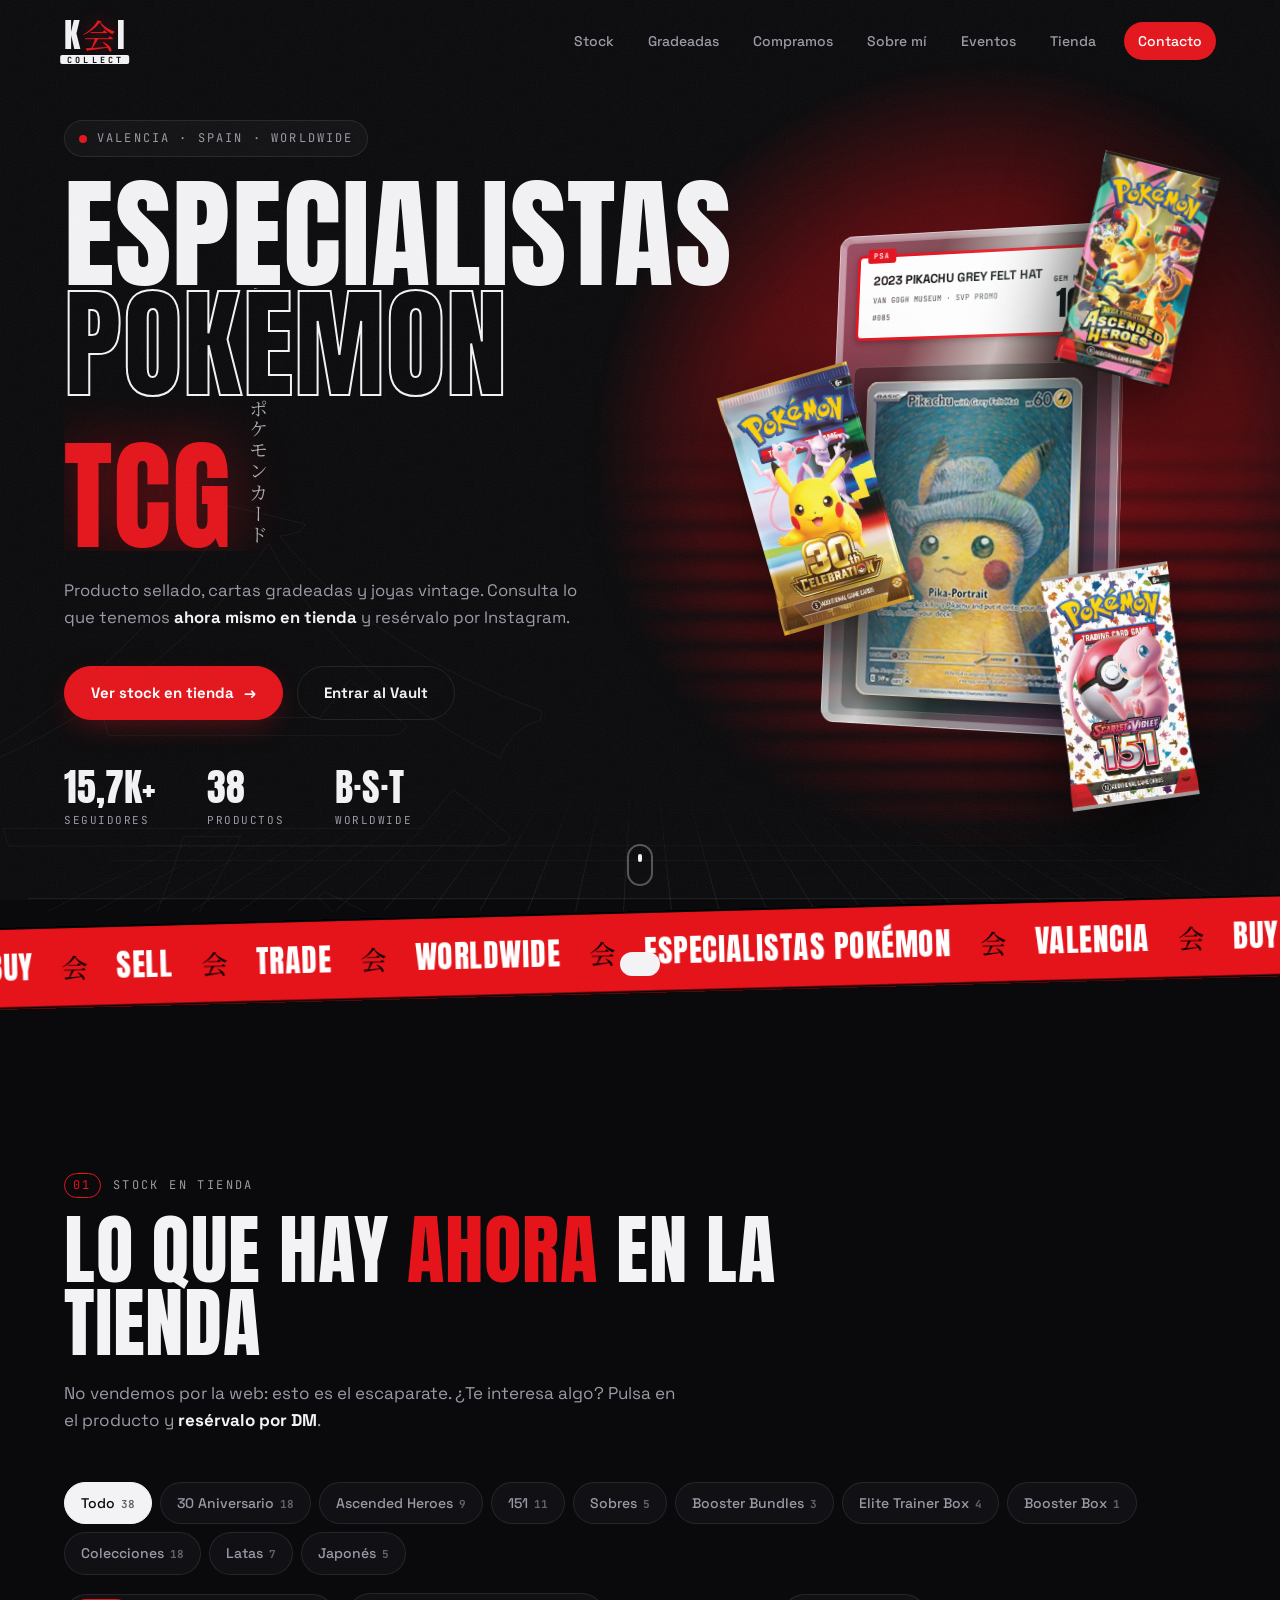
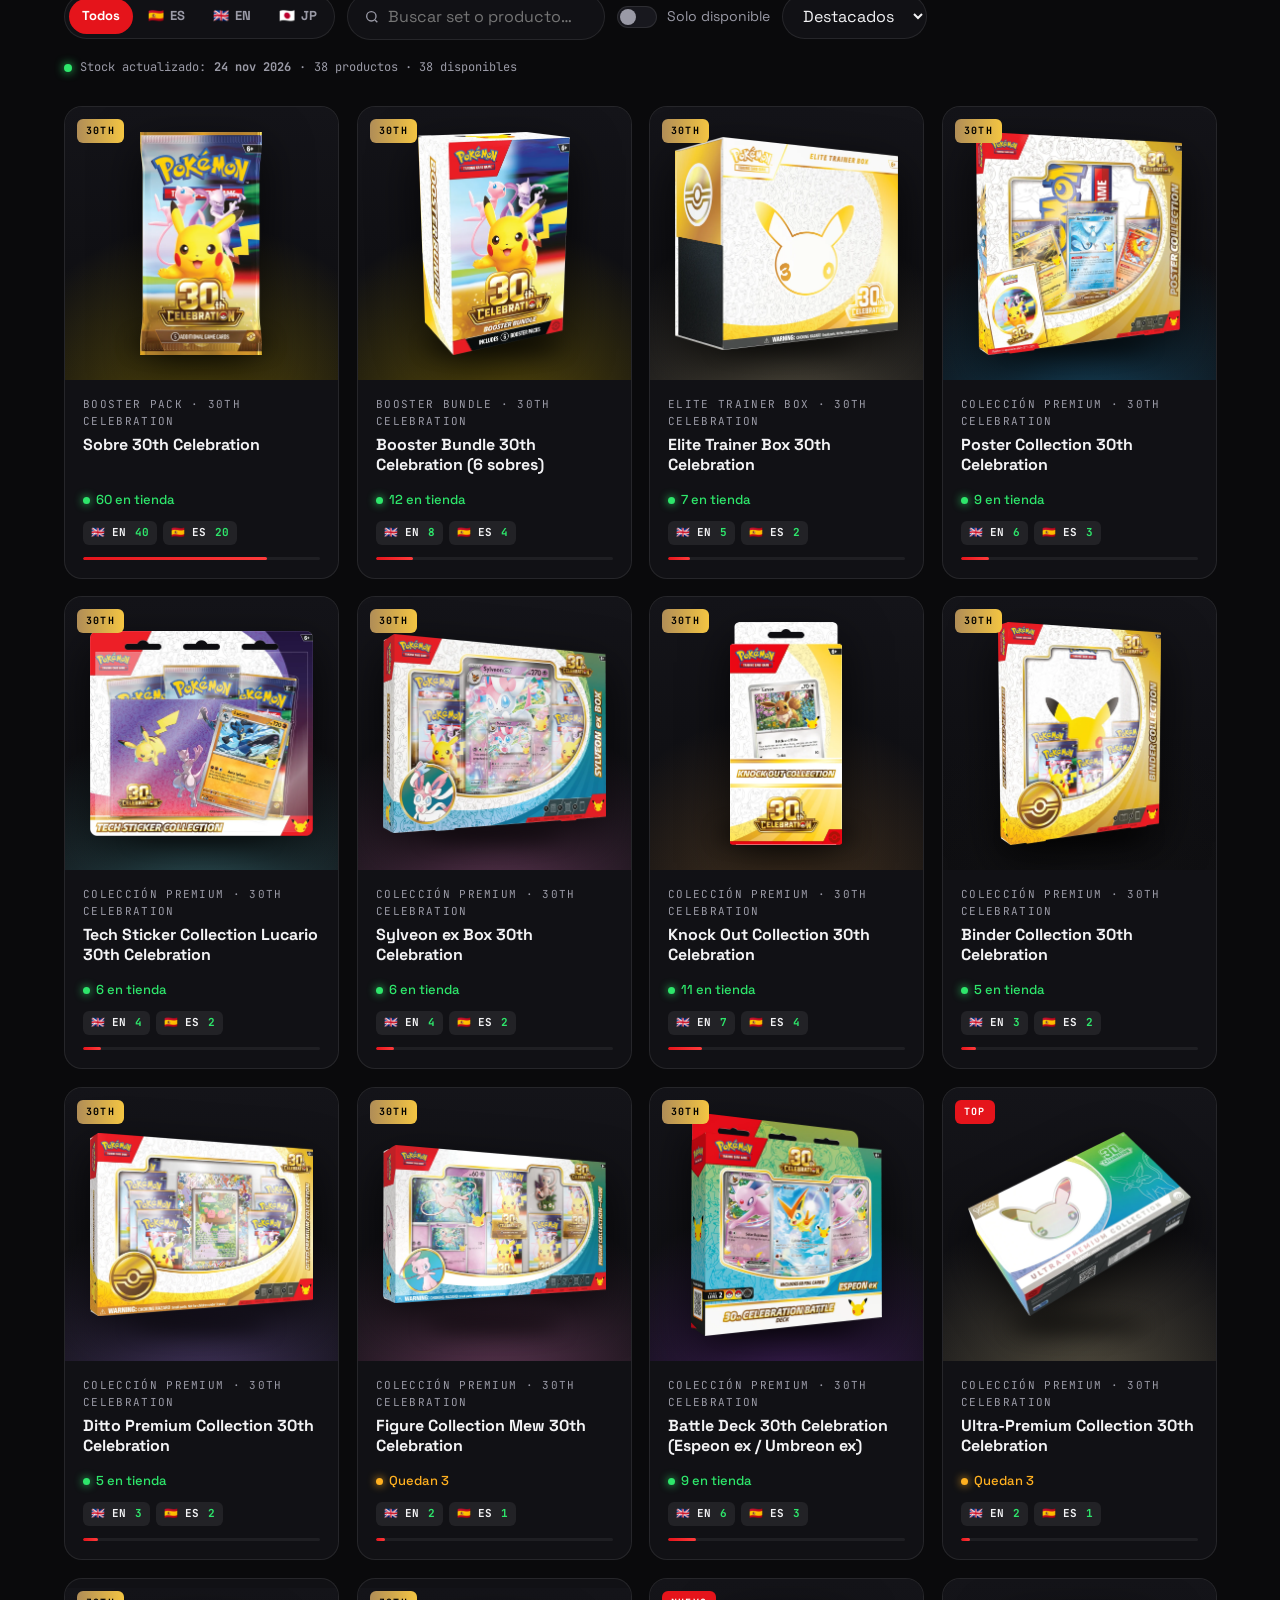
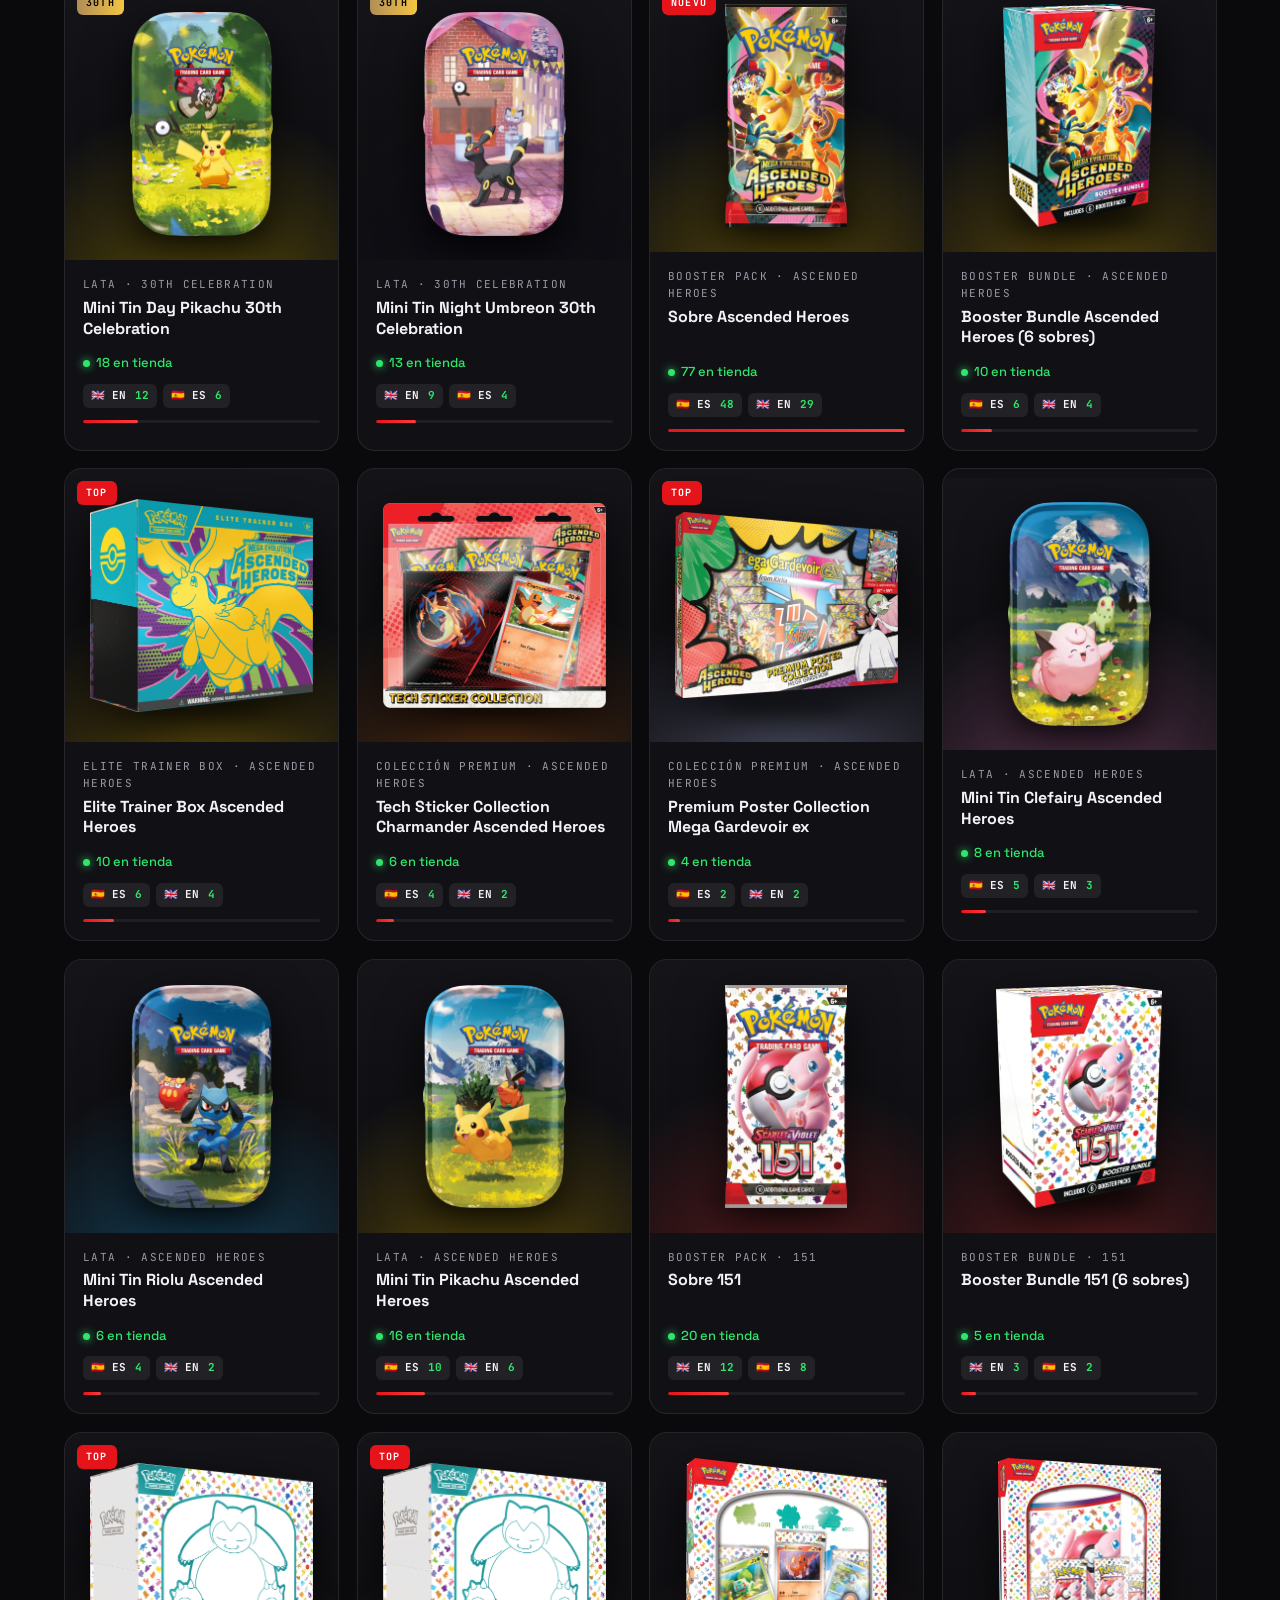
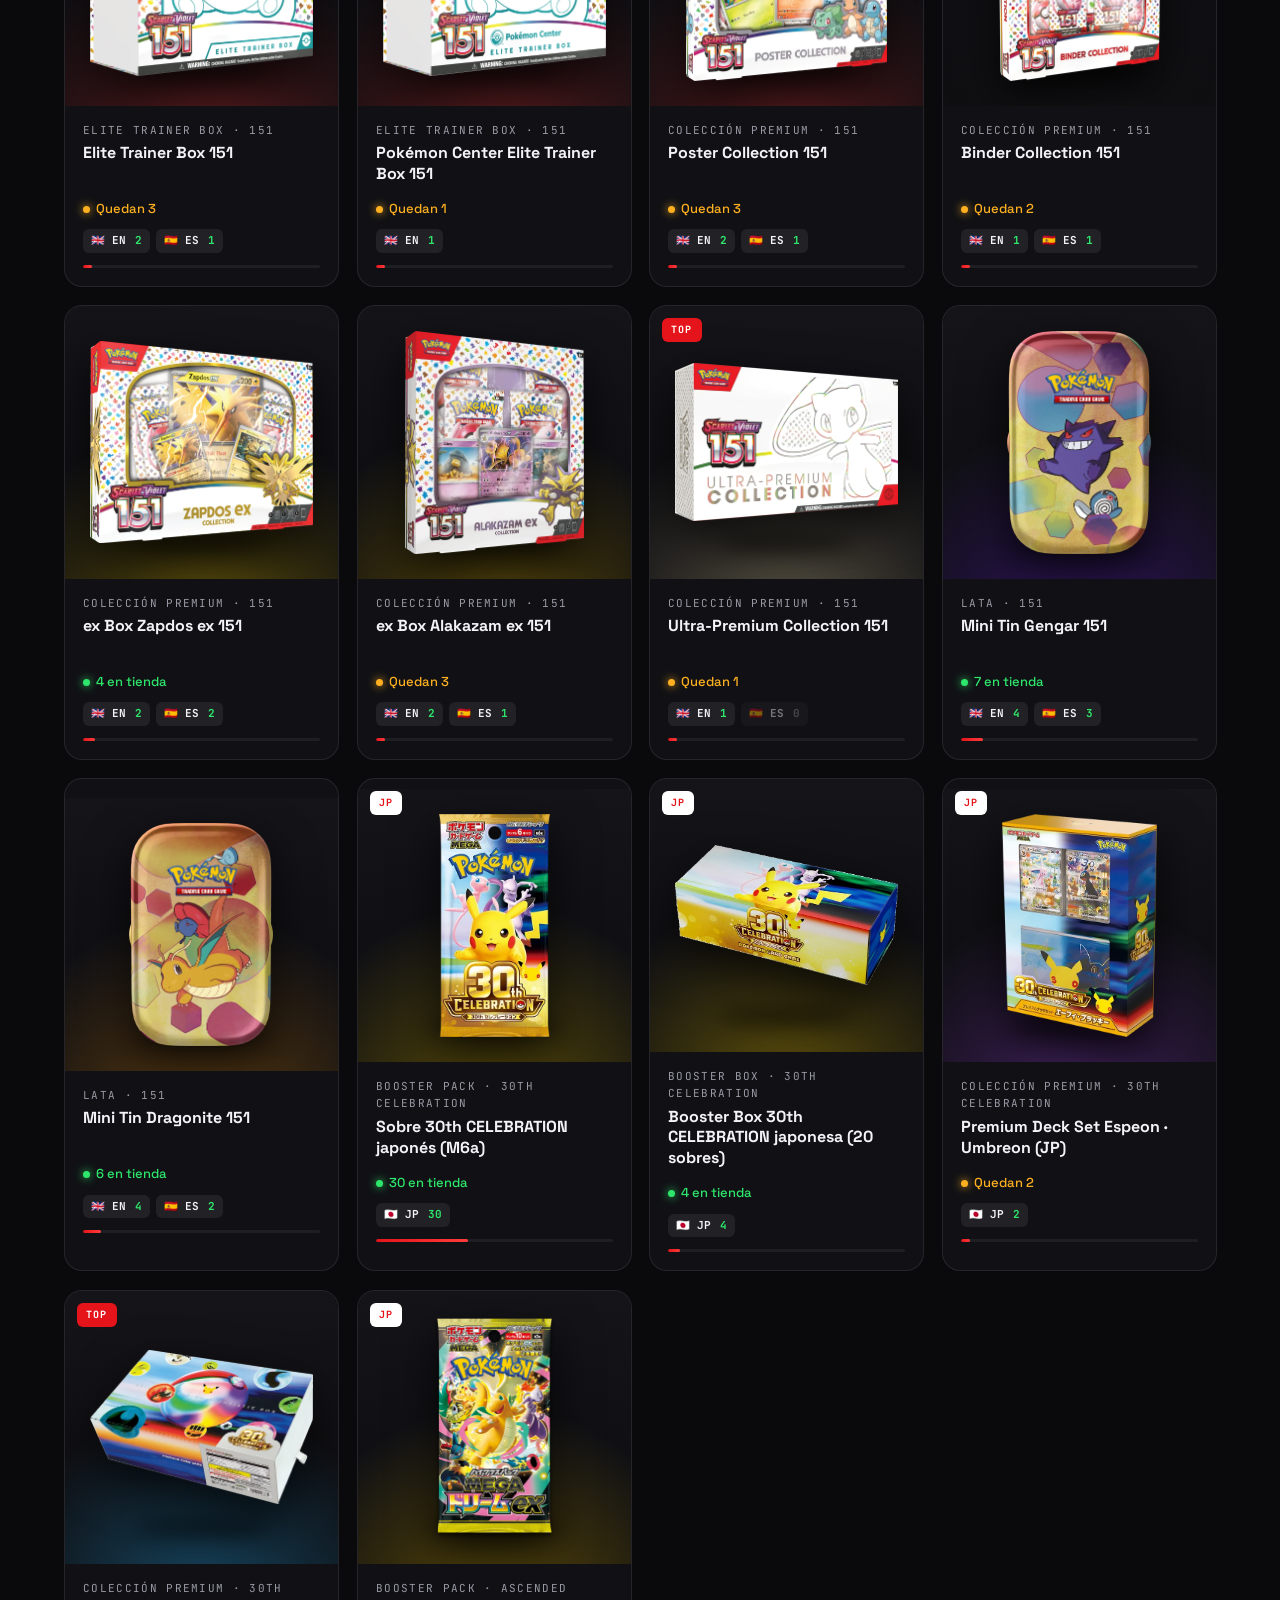
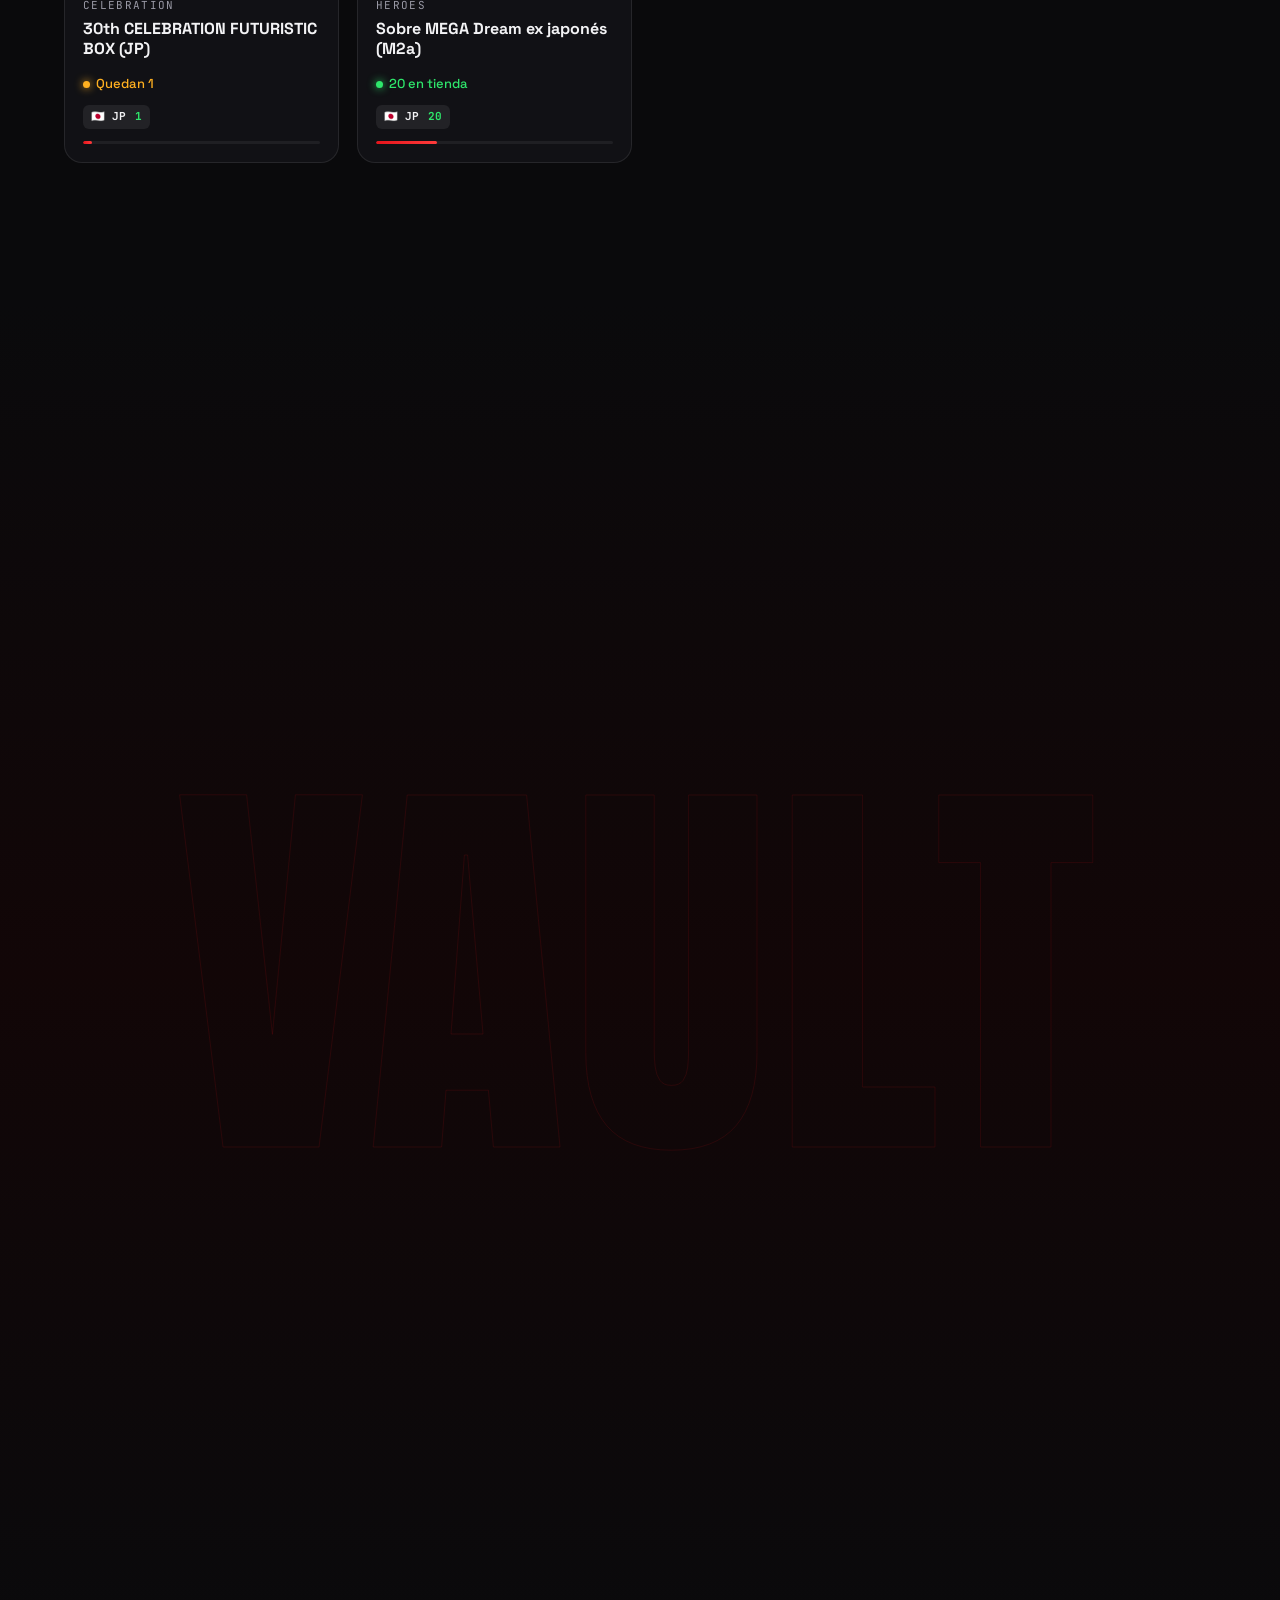
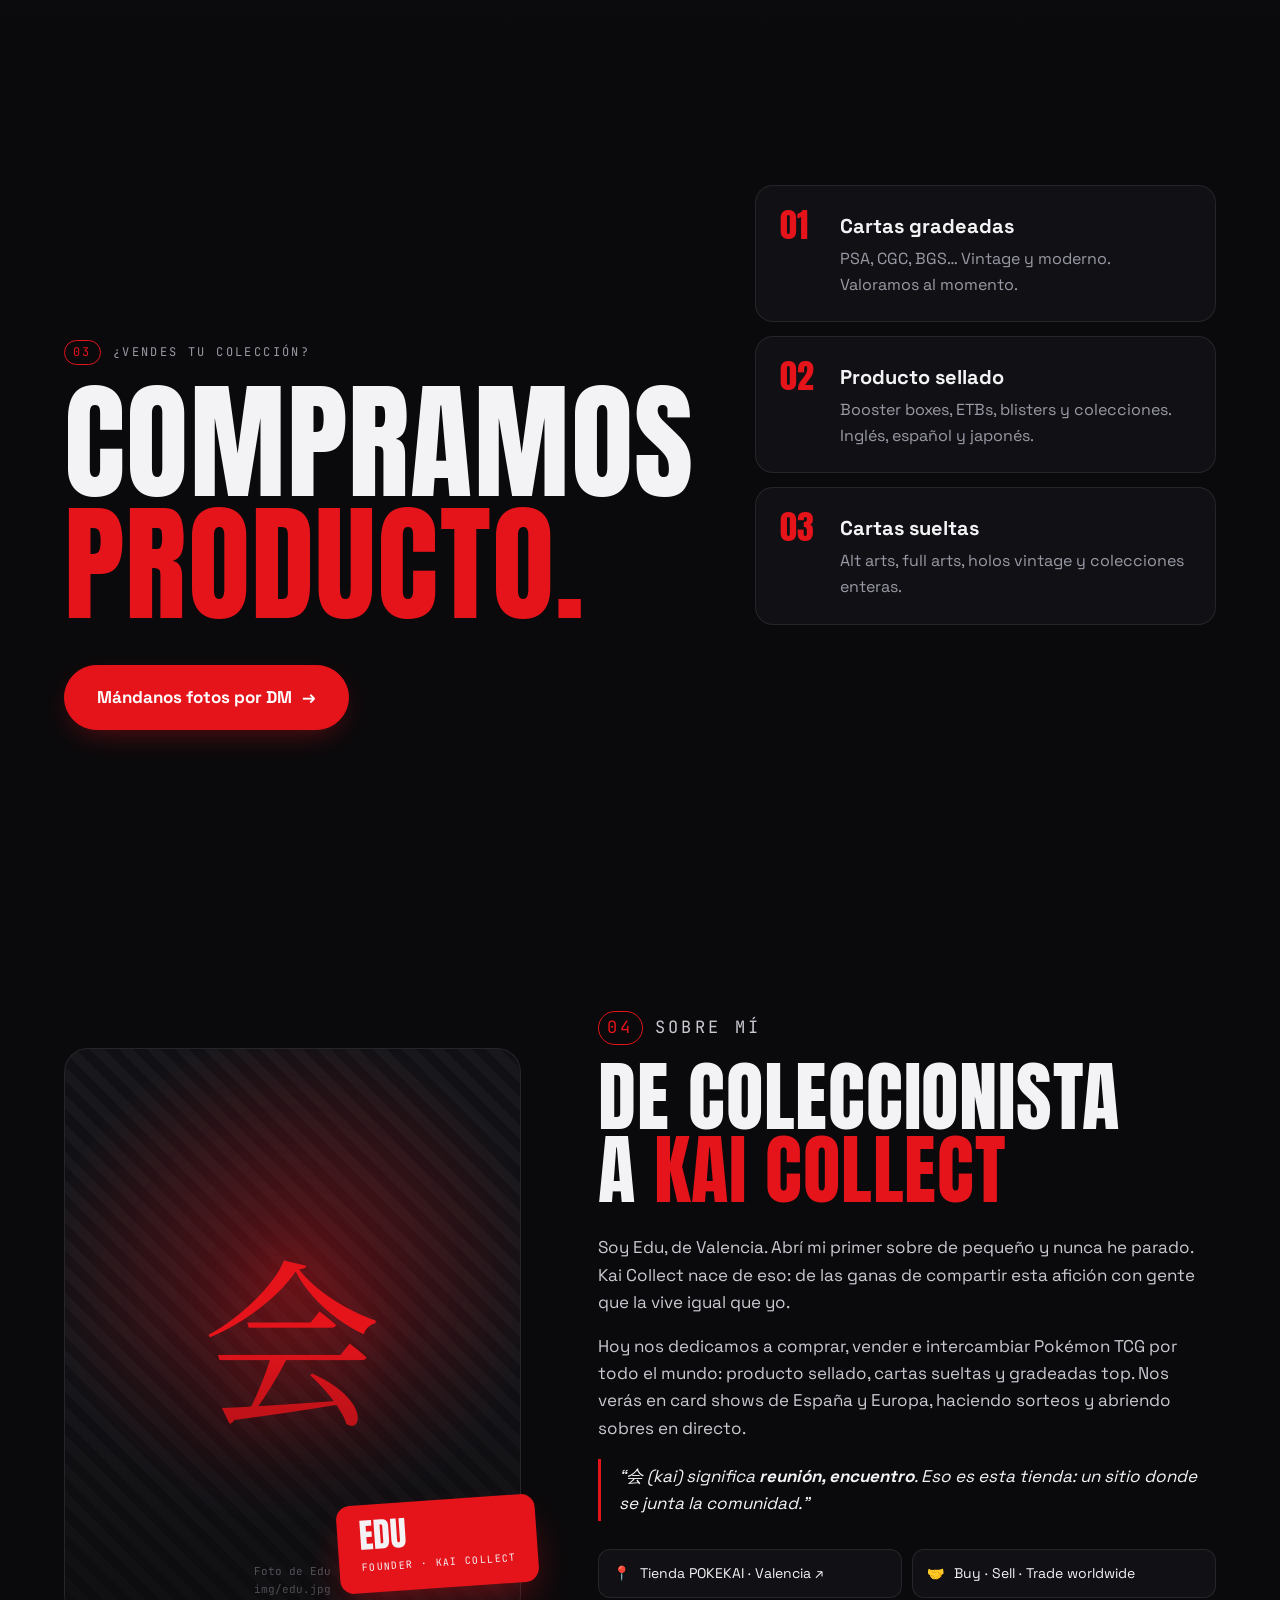
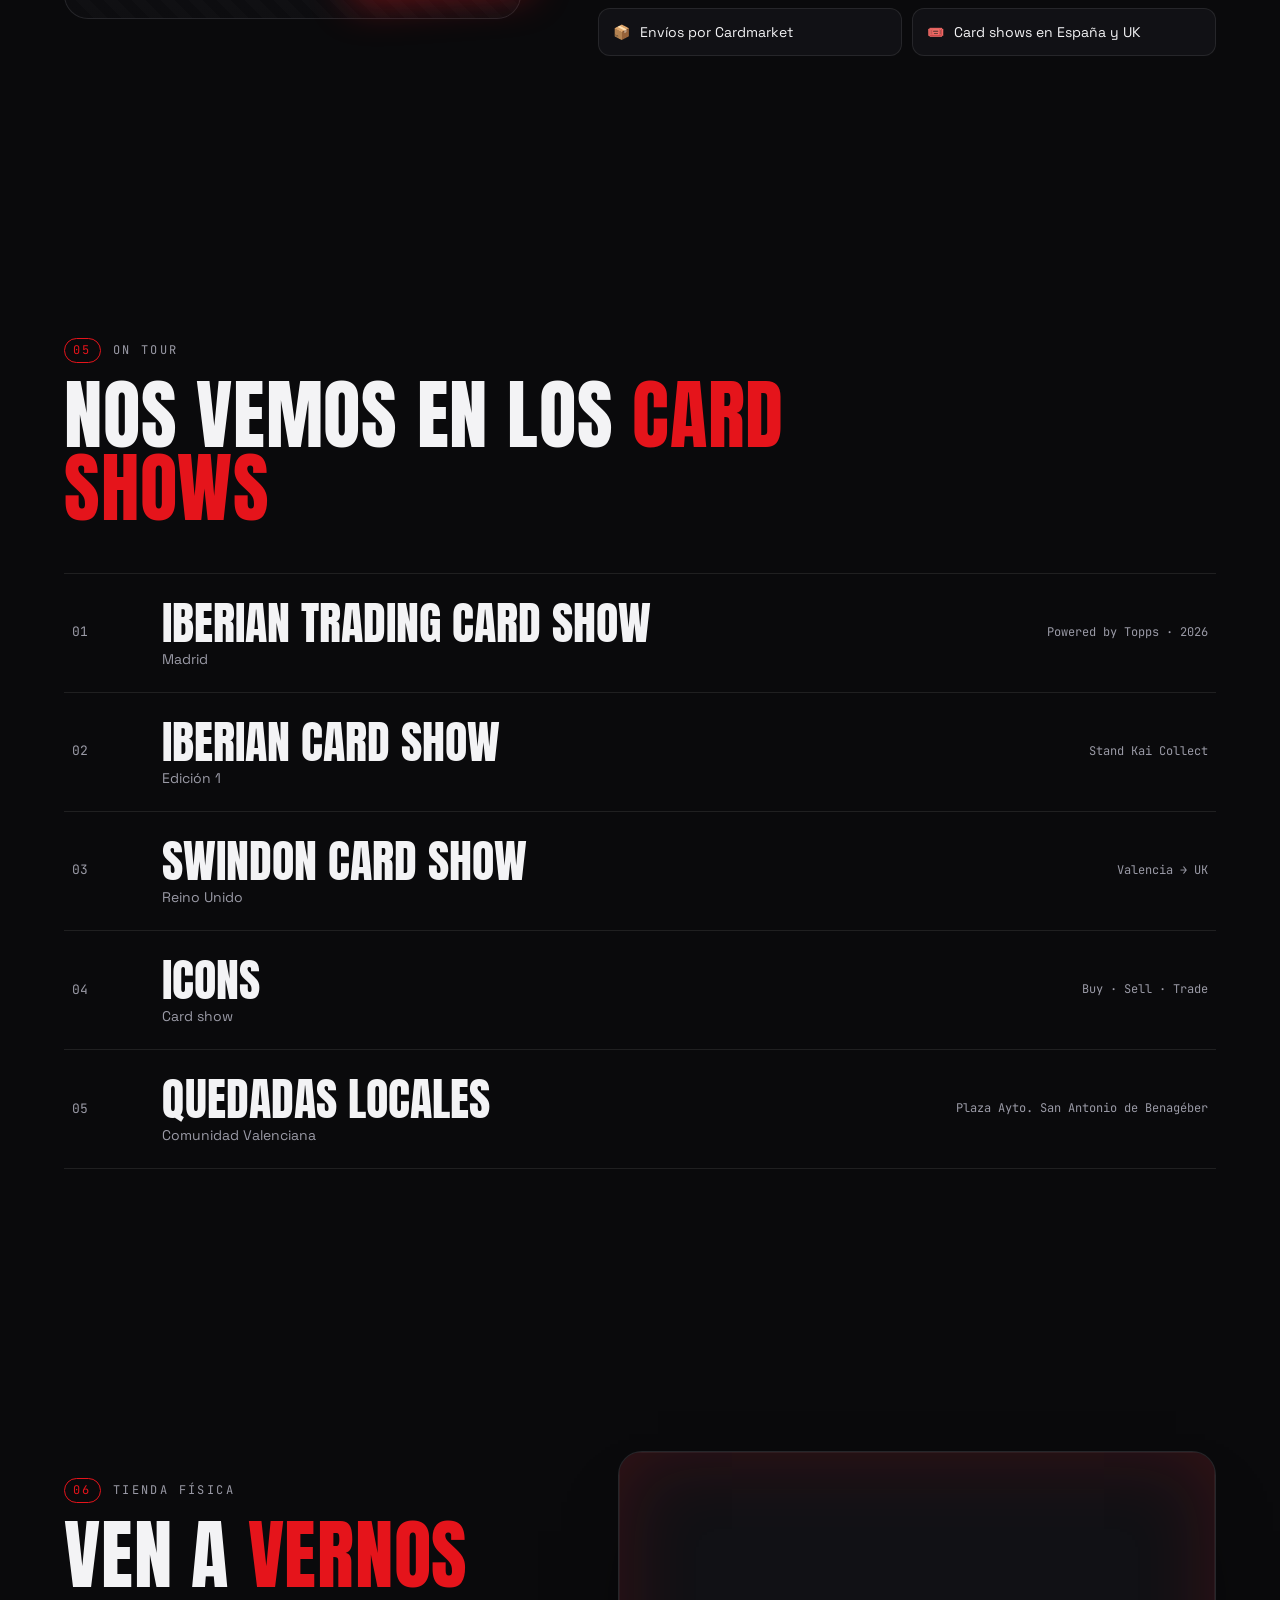
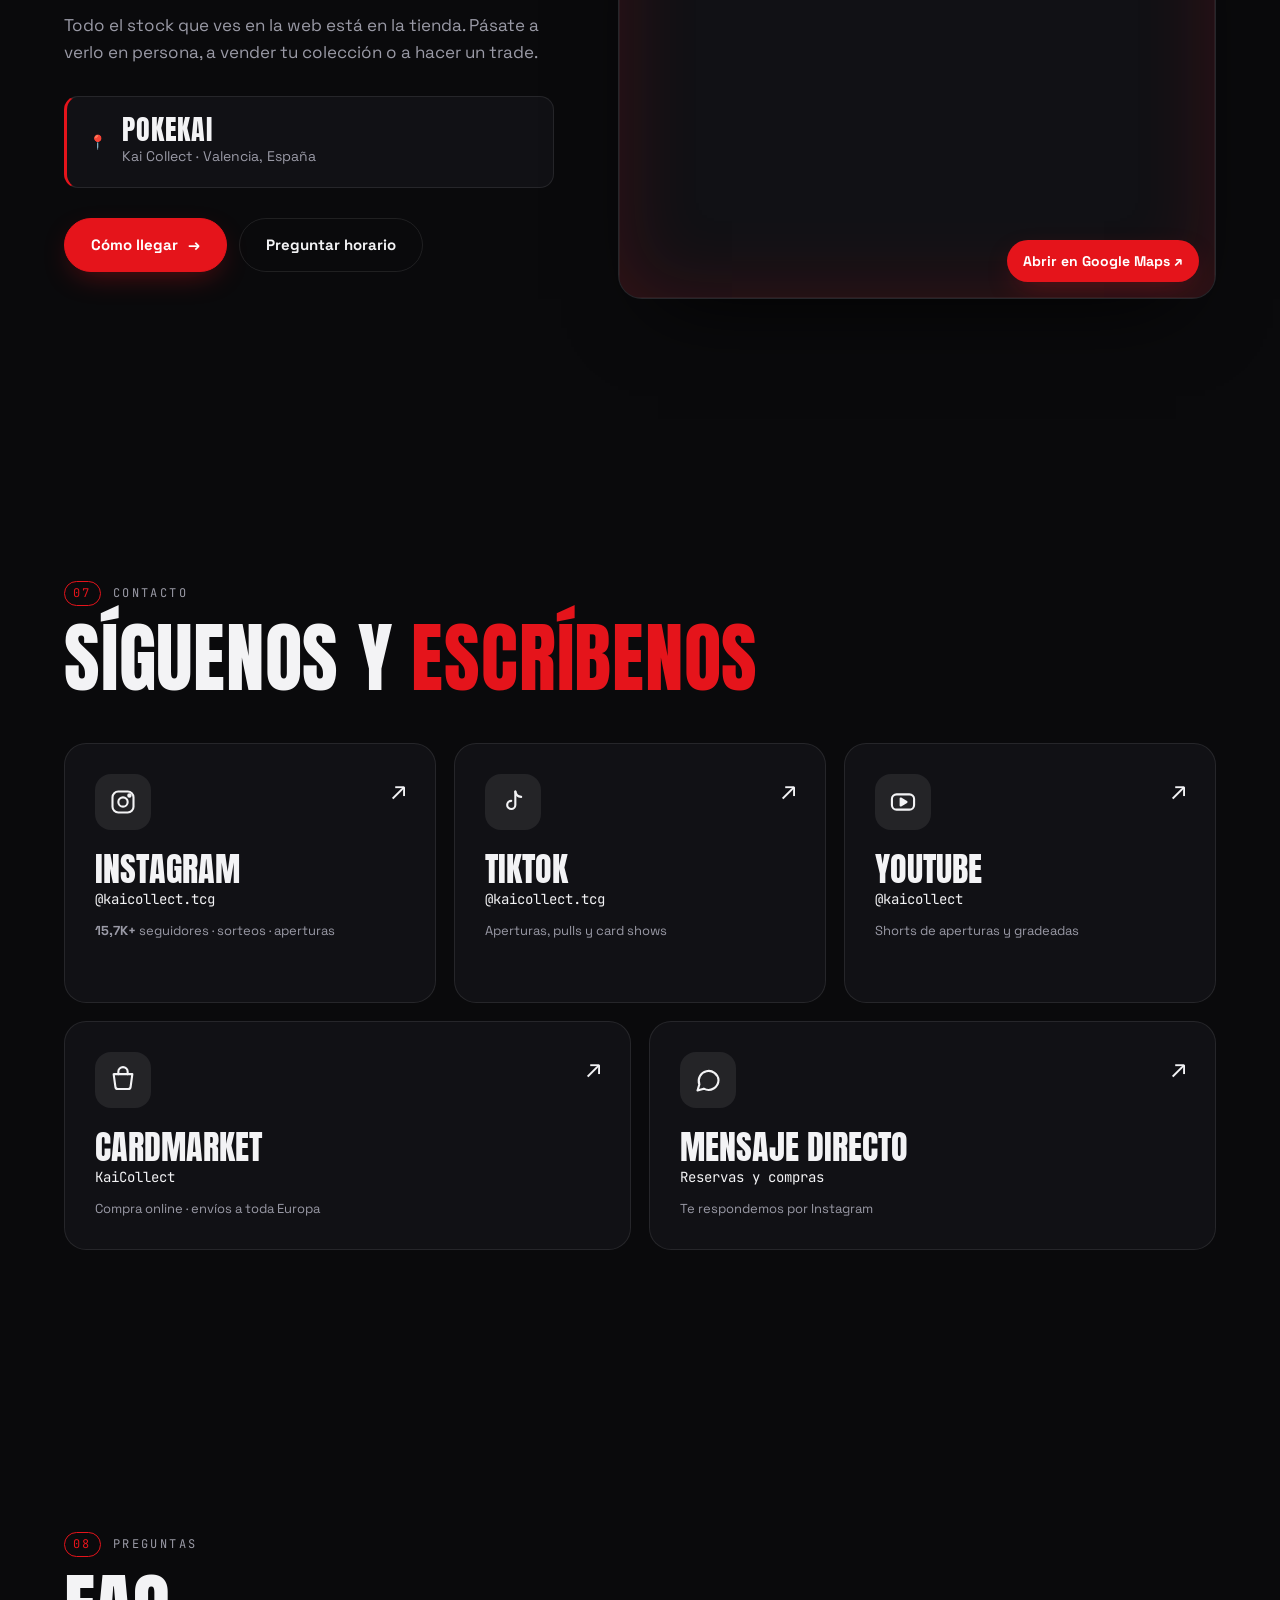
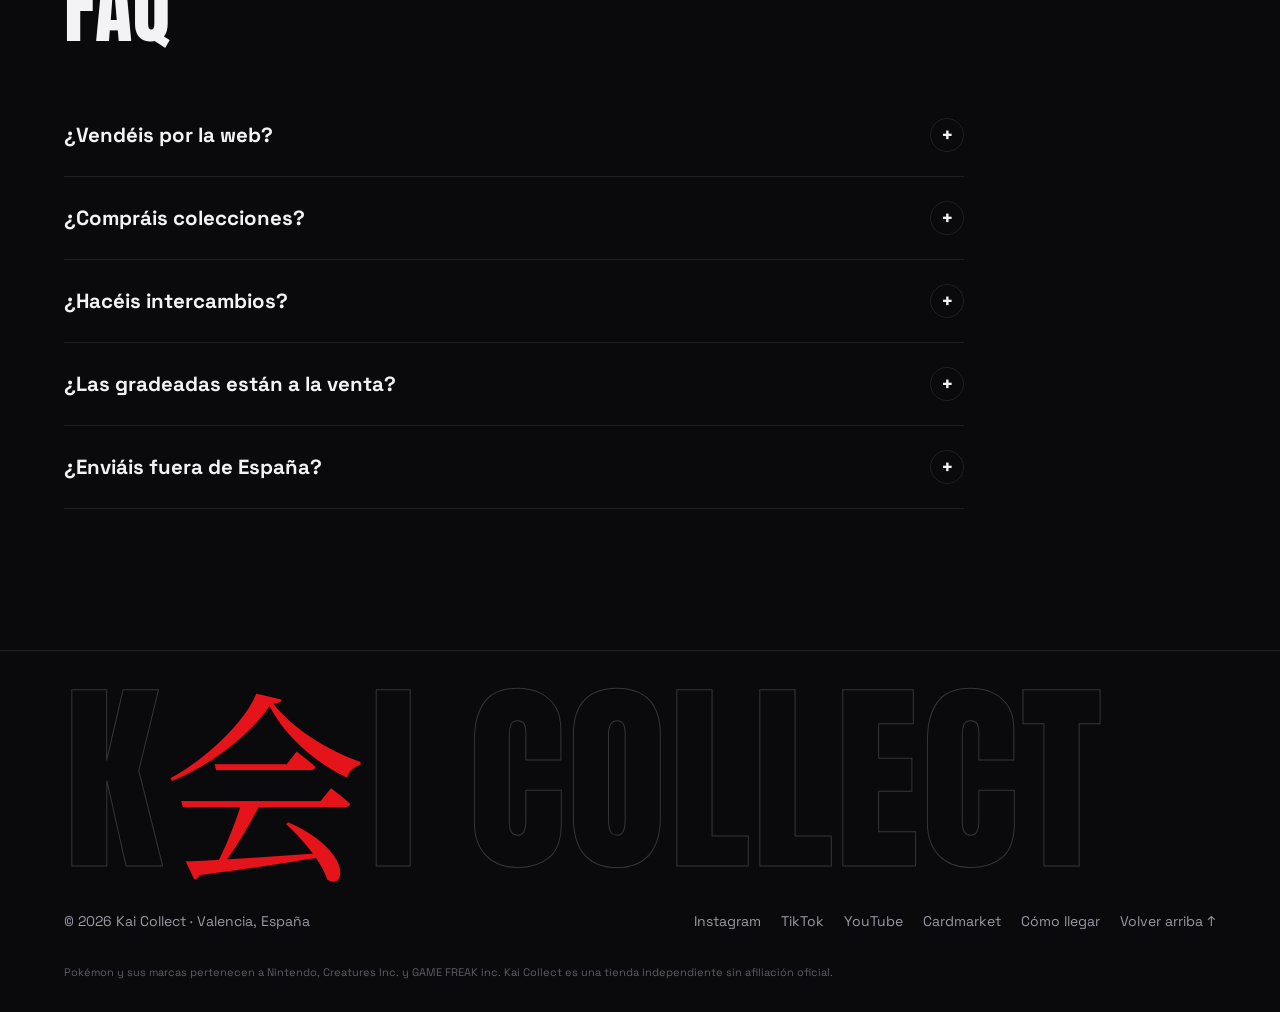
==== index.html @ 450d3b66 "first commit" ====
<!DOCTYPE html>
<html lang="es">
<head>
  <meta charset="UTF-8" />
  <meta name="viewport" content="width=device-width, initial-scale=1.0" />
  <title>Kai Collect · Especialistas Pokémon TCG en Valencia</title>
  <meta name="description" content="Kai Collect · Especialistas Pokémon TCG en Valencia. Buy · Sell · Trade worldwide. Producto sellado, cartas gradeadas y cartas sueltas." />
  <meta name="theme-color" content="#0a0a0c" />
  <link rel="preconnect" href="https://fonts.googleapis.com" />
  <link rel="preconnect" href="https://fonts.gstatic.com" crossorigin />
  <link href="https://fonts.googleapis.com/css2?family=Anton&family=Noto+Serif+JP:wght@900&family=Space+Grotesk:wght@400;500;700&family=JetBrains+Mono:wght@500;700&display=swap" rel="stylesheet" />
  <link rel="stylesheet" href="css/styles.css" />
</head>
<body>
  <div class="noise" aria-hidden="true"></div>
  <div class="cursor-glow" aria-hidden="true"></div>

  <!-- ============ HEADER ============ -->
  <header class="header" id="header">
    <a href="#inicio" class="logo" aria-label="Kai Collect inicio">
      <span class="logo__k">K</span><span class="logo__kanji">会</span><span class="logo__k">I</span>
      <span class="logo__sub">COLLECT</span>
    </a>
    <nav class="nav" id="nav">
      <a href="#stock">Stock</a>
      <a href="#vault">Gradeadas</a>
      <a href="#compramos">Compramos</a>
      <a href="#sobre-mi">Sobre mí</a>
      <a href="#eventos">Eventos</a>
      <a href="#tienda">Tienda</a>
      <a href="#redes" class="nav__cta">Contacto</a>
    </nav>
    <button class="burger" id="burger" aria-label="Abrir menú" aria-expanded="false"><span></span><span></span></button>
  </header>

  <main>
    <!-- ============ HERO ============ -->
    <section class="hero" id="inicio">
      <div class="hero__bg" aria-hidden="true">
        <div class="hero__sun"></div>
        <div class="hero__grid"></div>
        <span class="hero__bigkanji">会</span>
      </div>

      <div class="hero__content">
        <p class="eyebrow"><span class="dot"></span> Valencia · Spain · Worldwide</p>
        <h1 class="hero__title">
          <span class="line">ESPECIALISTAS</span>
          <span class="line line--outline">POKÉMON</span>
          <span class="line line--red">TCG<span class="hero__jp">ポケモンカード</span></span>
        </h1>
        <p class="hero__lead">Producto sellado, cartas gradeadas y joyas vintage. Consulta lo que tenemos <strong>ahora mismo en tienda</strong> y resérvalo por Instagram.</p>
        <div class="hero__actions">
          <a href="#stock" class="btn btn--red">Ver stock en tienda <span>→</span></a>
          <a href="#vault" class="btn btn--ghost">Entrar al Vault</a>
        </div>
        <ul class="hero__stats">
          <li><strong data-count="15700" data-suffix="+">0</strong><span>seguidores</span></li>
          <li><strong data-count="28">0</strong><span>productos</span></li>
          <li><strong>B·S·T</strong><span>worldwide</span></li>
        </ul>
      </div>

      <div class="hero__visual" aria-hidden="true">
        <img class="float-pack fp1" src="img/productos/30th-sobre.webp" alt="" />
        <img class="float-pack fp2" src="img/productos/ah-sobre.webp" alt="" />
        <img class="float-pack fp3" src="img/productos/151-sobre.webp" alt="" />
        <div class="hero__slab" id="heroSlab"></div>
      </div>

      <a href="#stock" class="scroll-hint" aria-label="Bajar"><span></span></a>
    </section>

    <!-- ============ MARQUEE ============ -->
    <div class="marquee" aria-hidden="true">
      <div class="marquee__track">
        <span>BUY</span><i>会</i><span>SELL</span><i>会</i><span>TRADE</span><i>会</i><span>WORLDWIDE</span><i>会</i><span>ESPECIALISTAS POKÉMON</span><i>会</i><span>VALENCIA</span><i>会</i>
        <span>BUY</span><i>会</i><span>SELL</span><i>会</i><span>TRADE</span><i>会</i><span>WORLDWIDE</span><i>会</i><span>ESPECIALISTAS POKÉMON</span><i>会</i><span>VALENCIA</span><i>会</i>
      </div>
    </div>

    <!-- ============ STOCK ============ -->
    <section class="section stock" id="stock">
      <div class="section__head reveal">
        <p class="kicker"><span>01</span> Stock en tienda</p>
        <h2 class="h2">Lo que hay <em>ahora</em> en la tienda</h2>
        <p class="section__sub">No vendemos por la web: esto es el escaparate. ¿Te interesa algo? Pulsa en el producto y <strong>resérvalo por DM</strong>.</p>
      </div>

      <div class="toolbar reveal">
        <div class="chips" id="chips" role="tablist" aria-label="Categorías"></div>
        <div class="toolbar__right">
          <div class="segmented" id="langs" role="group" aria-label="Idioma"></div>
          <label class="search">
            <svg viewBox="0 0 24 24" aria-hidden="true"><circle cx="11" cy="11" r="7"/><path d="m20 20-3.5-3.5"/></svg>
            <input id="search" type="search" placeholder="Buscar set o producto…" aria-label="Buscar" />
          </label>
          <label class="toggle">
            <input type="checkbox" id="onlyStock" />
            <span class="toggle__ui"></span> Solo disponible
          </label>
          <select id="sort" aria-label="Ordenar">
            <option value="def">Destacados</option>
            <option value="stock">Más stock</option>
            <option value="az">A → Z</option>
          </select>
        </div>
      </div>

      <p class="stock__meta"><span class="live"></span> Stock actualizado: <b id="updated"></b> · <span id="count"></span></p>

      <div class="grid" id="grid"></div>
      <p class="empty" id="empty" hidden>No hay nada con ese filtro. Pregunta por DM, a lo mejor está en el almacén 👀</p>
    </section>

    <!-- ============ VAULT 3D ============ -->
    <section class="section vault" id="vault">
      <div class="vault__bg" aria-hidden="true"><span>VAULT</span></div>
      <div class="section__head reveal">
        <p class="kicker"><span>02</span> The Kai Vault</p>
        <h2 class="h2">Gradeadas <em>top</em></h2>
        <p class="section__sub">Las cartas más top del hobby. Arrastra para girar el slab en 3D y pulsa <b>Dar la vuelta</b> para ver la parte de atrás. ¿Tienes alguna? <b>Te la compramos.</b></p>
      </div>

      <div class="vault__stage reveal">
        <div class="vault__viewer" id="viewer">
          <div class="slab3d" id="slab3d">
            <div class="slab3d__inner" id="slabInner"></div>
          </div>
          <div class="vault__floor" aria-hidden="true"></div>
        </div>

        <aside class="vault__info" id="vaultInfo"></aside>
      </div>

      <div class="vault__thumbs reveal" id="thumbs" role="tablist" aria-label="Elegir carta"></div>
    </section>

    <!-- ============ COMPRAMOS ============ -->
    <section class="section buy" id="compramos">
      <div class="buy__inner reveal">
        <div class="buy__title">
          <p class="kicker"><span>03</span> ¿Vendes tu colección?</p>
          <h2 class="h2 h2--xl">Compramos<br /><span class="red">producto.</span></h2>
        </div>
        <div class="buy__cards">
          <article class="buy-card">
            <span class="buy-card__n">01</span>
            <h3>Cartas gradeadas</h3>
            <p>PSA, CGC, BGS… Vintage y moderno. Valoramos al momento.</p>
          </article>
          <article class="buy-card">
            <span class="buy-card__n">02</span>
            <h3>Producto sellado</h3>
            <p>Booster boxes, ETBs, blisters y colecciones. Inglés, español y japonés.</p>
          </article>
          <article class="buy-card">
            <span class="buy-card__n">03</span>
            <h3>Cartas sueltas</h3>
            <p>Alt arts, full arts, holos vintage y colecciones enteras.</p>
          </article>
        </div>
        <a class="btn btn--red btn--lg" target="_blank" rel="noopener" data-link="dm">Mándanos fotos por DM <span>→</span></a>
      </div>
    </section>

    <!-- ============ SOBRE MI ============ -->
    <section class="section about" id="sobre-mi">
      <div class="about__grid">
        <div class="about__photo reveal">
          <div class="about__frame">
            <!-- Sustituye por una foto real: <img src="img/edu.jpg" alt="Edu, Kai Collect"> -->
            <div class="about__placeholder">
              <span class="about__kanji">会</span>
              <small>Foto de Edu<br />img/edu.jpg</small>
            </div>
          </div>
          <div class="about__badge">
            <strong>EDU</strong>
            <span>Founder · Kai Collect</span>
          </div>
        </div>

        <div class="about__text reveal">
          <p class="kicker"><span>04</span> Sobre mí</p>
          <h2 class="h2">De coleccionista<br />a <em>Kai Collect</em></h2>
          <p>Soy Edu, de Valencia. Abrí mi primer sobre de pequeño y nunca he parado. Kai Collect nace de eso: de las ganas de compartir esta afición con gente que la vive igual que yo.</p>
          <p>Hoy nos dedicamos a comprar, vender e intercambiar Pokémon TCG por todo el mundo: producto sellado, cartas sueltas y gradeadas top. Nos verás en card shows de España y Europa, haciendo sorteos y abriendo sobres en directo.</p>
          <p class="about__quote">“会 (kai) significa <b>reunión, encuentro</b>. Eso es esta tienda: un sitio donde se junta la comunidad.”</p>

          <ul class="about__facts">
            <li><span>📍</span> <a data-link="maps" target="_blank" rel="noopener">Tienda POKEKAI · Valencia ↗</a></li>
            <li><span>🤝</span> Buy · Sell · Trade worldwide</li>
            <li><span>📦</span> Envíos por Cardmarket</li>
            <li><span>🎟️</span> Card shows en España y UK</li>
          </ul>
        </div>
      </div>
    </section>

    <!-- ============ EVENTOS ============ -->
    <section class="section events" id="eventos">
      <div class="section__head reveal">
        <p class="kicker"><span>05</span> On tour</p>
        <h2 class="h2">Nos vemos en los <em>card shows</em></h2>
      </div>
      <ol class="events__list" id="events"></ol>
    </section>

    <!-- ============ TIENDA / MAPA ============ -->
    <section class="section shop" id="tienda">
      <div class="shop__grid">
        <div class="shop__info reveal">
          <p class="kicker"><span>06</span> Tienda física</p>
          <h2 class="h2">Ven a <em>vernos</em></h2>
          <p class="section__sub">Todo el stock que ves en la web está en la tienda. Pásate a verlo en persona, a vender tu colección o a hacer un trade.</p>
          <div class="shop__card">
            <span class="shop__pin">📍</span>
            <div>
              <strong>POKEKAI</strong>
              <span>Kai Collect · Valencia, España</span>
            </div>
          </div>
          <div class="shop__btns">
            <a class="btn btn--red" target="_blank" rel="noopener" data-link="maps">Cómo llegar <span>→</span></a>
            <a class="btn btn--ghost" target="_blank" rel="noopener" data-link="dm">Preguntar horario</a>
          </div>
        </div>
        <a class="shop__map reveal" target="_blank" rel="noopener" data-link="maps" aria-label="Abrir POKEKAI en Google Maps">
          <iframe id="mapFrame" title="Mapa de POKEKAI" loading="lazy" referrerpolicy="no-referrer-when-downgrade" tabindex="-1"></iframe>
          <span class="shop__overlay">Abrir en Google Maps ↗</span>
        </a>
      </div>
    </section>

    <!-- ============ REDES ============ -->
    <section class="section socials" id="redes">
      <div class="section__head reveal">
        <p class="kicker"><span>07</span> Contacto</p>
        <h2 class="h2">Síguenos y <em>escríbenos</em></h2>
      </div>

      <div class="socials__grid">
        <a class="social social--ig reveal" target="_blank" rel="noopener" data-link="instagram">
          <div class="social__icon">
            <svg viewBox="0 0 24 24" aria-hidden="true"><rect x="3" y="3" width="18" height="18" rx="5"/><circle cx="12" cy="12" r="4"/><circle cx="17.5" cy="6.5" r="1" fill="currentColor"/></svg>
          </div>
          <div>
            <h3>Instagram</h3>
            <p>@kaicollect.tcg</p>
            <span class="social__meta"><b data-count="15700" data-suffix="+">0</b> seguidores · sorteos · aperturas</span>
          </div>
          <span class="social__arrow">↗</span>
        </a>

        <a class="social social--tt reveal" target="_blank" rel="noopener" data-link="tiktok">
          <div class="social__icon">
            <svg viewBox="0 0 24 24" aria-hidden="true"><path d="M14 3v11.5a3.5 3.5 0 1 1-3.5-3.5"/><path d="M14 3c.4 2.6 2.2 4.4 5 4.6"/></svg>
          </div>
          <div>
            <h3>TikTok</h3>
            <p>@kaicollect.tcg</p>
            <span class="social__meta">Aperturas, pulls y card shows</span>
          </div>
          <span class="social__arrow">↗</span>
        </a>

        <a class="social social--yt reveal" target="_blank" rel="noopener" data-link="youtube">
          <div class="social__icon">
            <svg viewBox="0 0 24 24" aria-hidden="true"><rect x="2.5" y="5.5" width="19" height="13" rx="4"/><path d="m10 9 5 3-5 3z" fill="currentColor"/></svg>
          </div>
          <div>
            <h3>YouTube</h3>
            <p>@kaicollect</p>
            <span class="social__meta">Shorts de aperturas y gradeadas</span>
          </div>
          <span class="social__arrow">↗</span>
        </a>

        <a class="social social--cm reveal" target="_blank" rel="noopener" data-link="cardmarket">
          <div class="social__icon">
            <svg viewBox="0 0 24 24" aria-hidden="true"><path d="M4 7h16l-1.5 11a2 2 0 0 1-2 1.7H7.5a2 2 0 0 1-2-1.7z"/><path d="M8 7V5a4 4 0 0 1 8 0v2"/></svg>
          </div>
          <div>
            <h3>Cardmarket</h3>
            <p>KaiCollect</p>
            <span class="social__meta">Compra online · envíos a toda Europa</span>
          </div>
          <span class="social__arrow">↗</span>
        </a>

        <a class="social social--dm reveal" target="_blank" rel="noopener" data-link="dm">
          <div class="social__icon">
            <svg viewBox="0 0 24 24" aria-hidden="true"><path d="M21 12a8.5 8.5 0 0 1-12.6 7.4L3 21l1.6-5.2A8.5 8.5 0 1 1 21 12z"/></svg>
          </div>
          <div>
            <h3>Mensaje directo</h3>
            <p>Reservas y compras</p>
            <span class="social__meta">Te respondemos por Instagram</span>
          </div>
          <span class="social__arrow">↗</span>
        </a>
      </div>
    </section>

    <!-- ============ FAQ ============ -->
    <section class="section faq" id="faq">
      <div class="section__head reveal">
        <p class="kicker"><span>08</span> Preguntas</p>
        <h2 class="h2">FAQ</h2>
      </div>
      <div class="faq__list" id="faqList"></div>
    </section>
  </main>

  <!-- ============ FOOTER ============ -->
  <footer class="footer">
    <div class="footer__big" aria-hidden="true">K<span>会</span>I COLLECT</div>
    <div class="footer__row">
      <p>© <span id="year"></span> Kai Collect · Valencia, España</p>
      <p class="footer__links">
        <a target="_blank" rel="noopener" data-link="instagram">Instagram</a>
        <a target="_blank" rel="noopener" data-link="tiktok">TikTok</a>
        <a target="_blank" rel="noopener" data-link="youtube">YouTube</a>
        <a target="_blank" rel="noopener" data-link="cardmarket">Cardmarket</a>
        <a target="_blank" rel="noopener" data-link="maps">Cómo llegar</a>
        <a href="#inicio">Volver arriba ↑</a>
      </p>
    </div>
    <p class="footer__legal">Pokémon y sus marcas pertenecen a Nintendo, Creatures Inc. y GAME FREAK inc. Kai Collect es una tienda independiente sin afiliación oficial.</p>
  </footer>

  <!-- ============ MODAL PRODUCTO ============ -->
  <div class="modal" id="modal" aria-hidden="true">
    <div class="modal__backdrop" data-close></div>
    <div class="modal__box" role="dialog" aria-modal="true" aria-labelledby="modalTitle">
      <button class="modal__close" data-close aria-label="Cerrar">✕</button>
      <div class="modal__art" id="modalArt"></div>
      <div class="modal__body">
        <p class="modal__set" id="modalSet"></p>
        <h3 id="modalTitle"></h3>
        <p class="modal__label">Elige idioma</p>
        <div class="segmented segmented--modal" id="modalLangs" role="group" aria-label="Idioma"></div>
        <div class="modal__tags" id="modalTags"></div>
        <p class="modal__text">Este producto está <b>en tienda</b>. No se vende por la web: escríbenos por Instagram y te lo reservamos.</p>
        <div class="modal__msg">
          <code id="modalMsg"></code>
          <button class="btn btn--small" id="copyMsg">Copiar mensaje</button>
        </div>
        <a class="btn btn--red" id="modalDM" target="_blank" rel="noopener">Reservar por Instagram →</a>
      </div>
    </div>
  </div>

  <div class="toast" id="toast" role="status" aria-live="polite"></div>

  <script src="js/data.js"></script>
  <script src="js/app.js"></script>
</body>
</html>
---- css/styles.css ----
/* =========================================================
   KAI COLLECT · Estilos
   Paleta basada en su logo: negro, blanco y rojo.
   ========================================================= */
:root {
  --bg: #0a0a0c;
  --bg-2: #111115;
  --bg-3: #18181e;
  --line: rgba(255, 255, 255, 0.09);
  --text: #f3f3f5;
  --muted: #9a9aa6;
  --red: #e5141b;
  --red-2: #ff3b3b;
  --red-glow: rgba(229, 20, 27, 0.45);
  --gold: #f4c542;
  --ok: #2ee66b;
  --warn: #ffb020;

  --f-display: "Anton", Impact, sans-serif;
  --f-jp: "Noto Serif JP", serif;
  --f-body: "Space Grotesk", system-ui, sans-serif;
  --f-mono: "JetBrains Mono", ui-monospace, monospace;

  --radius: 18px;
  --pad: clamp(20px, 5vw, 80px);
  --ease: cubic-bezier(.2, .8, .2, 1);
}

*, *::before, *::after { box-sizing: border-box; }
html { scroll-behavior: smooth; }
body {
  margin: 0;
  background: var(--bg);
  color: var(--text);
  font-family: var(--f-body);
  line-height: 1.6;
  -webkit-font-smoothing: antialiased;
  overflow-x: hidden;
}
img { max-width: 100%; display: block; }
a { color: inherit; text-decoration: none; }
button, input, select { font: inherit; color: inherit; }
::selection { background: var(--red); color: #fff; }

/* Grano + glow de cursor */
.noise {
  position: fixed; inset: 0; pointer-events: none; z-index: 100; opacity: .06;
  background-image: url("data:image/svg+xml;utf8,<svg xmlns='http://www.w3.org/2000/svg' width='160' height='160'><filter id='n'><feTurbulence type='fractalNoise' baseFrequency='.9' numOctaves='3'/></filter><rect width='100%' height='100%' filter='url(%23n)'/></svg>");
}
.cursor-glow {
  position: fixed; width: 520px; height: 520px; border-radius: 50%;
  background: radial-gradient(circle, rgba(229,20,27,.13), transparent 60%);
  pointer-events: none; z-index: 0; transform: translate(-50%, -50%);
  left: var(--cx, -999px); top: var(--cy, -999px); transition: opacity .3s;
}

/* ============ HEADER ============ */
.header {
  position: fixed; top: 0; left: 0; right: 0; z-index: 50;
  display: flex; align-items: center; justify-content: space-between;
  padding: 18px var(--pad);
  transition: background .3s, padding .3s, border-color .3s;
  border-bottom: 1px solid transparent;
}
.header.is-scrolled {
  background: rgba(10, 10, 12, .78);
  backdrop-filter: blur(14px) saturate(140%);
  padding-block: 12px;
  border-color: var(--line);
}
.logo { display: inline-flex; align-items: baseline; position: relative; line-height: 1; padding-bottom: 12px; }
.logo__k { font-family: var(--f-display); font-size: 34px; letter-spacing: .02em; }
.logo__kanji { font-family: var(--f-jp); font-size: 34px; color: var(--red); margin: 0 1px; text-shadow: 0 0 18px var(--red-glow); }
.logo__sub {
  position: absolute; left: 50%; bottom: 0; transform: translateX(-50%);
  font-family: var(--f-mono); font-size: 8.5px; letter-spacing: .38em; font-weight: 700;
  background: var(--text); color: var(--bg); padding: 1px 5px 0 7px; border-radius: 2px;
}
.nav { display: flex; gap: 6px; align-items: center; }
.nav a {
  font-size: 14px; font-weight: 500; padding: 8px 14px; border-radius: 999px;
  color: var(--muted); transition: color .2s, background .2s;
}
.nav a:hover { color: var(--text); background: rgba(255,255,255,.06); }
.nav a.nav__cta { background: var(--red); color: #fff; margin-left: 8px; }
.nav a.nav__cta:hover { background: var(--red-2); }
.burger { display: none; background: none; border: 0; width: 40px; height: 40px; cursor: pointer; position: relative; }
.burger span { position: absolute; left: 9px; right: 9px; height: 2px; background: var(--text); transition: transform .3s, top .3s; }
.burger span:first-child { top: 15px; }
.burger span:last-child { top: 23px; }
.burger[aria-expanded="true"] span:first-child { top: 19px; transform: rotate(45deg); }
.burger[aria-expanded="true"] span:last-child { top: 19px; transform: rotate(-45deg); }

/* ============ BOTONES ============ */
.btn {
  display: inline-flex; align-items: center; gap: 10px;
  padding: 14px 26px; border-radius: 999px; border: 1px solid var(--line);
  font-weight: 700; font-size: 15px; cursor: pointer; background: transparent;
  transition: transform .25s var(--ease), background .25s, box-shadow .25s, border-color .25s;
}
.btn span { transition: transform .25s var(--ease); }
.btn:hover span { transform: translateX(4px); }
.btn--red { background: var(--red); border-color: var(--red); color: #fff; box-shadow: 0 10px 30px -10px var(--red-glow); }
.btn--red:hover { background: var(--red-2); transform: translateY(-2px); box-shadow: 0 18px 40px -12px var(--red-glow); }
.btn--ghost:hover { border-color: rgba(255,255,255,.4); background: rgba(255,255,255,.04); }
.btn--lg { padding: 18px 32px; font-size: 17px; }
.btn--small { padding: 8px 14px; font-size: 13px; background: rgba(255,255,255,.08); border: 0; }
.btn--small:hover { background: rgba(255,255,255,.16); }

/* ============ HERO ============ */
.hero {
  position: relative; min-height: 100vh; min-height: 100svh;
  display: grid; grid-template-columns: 1.1fr .9fr; align-items: center; gap: 40px;
  padding: 120px var(--pad) 80px; overflow: hidden; isolation: isolate;
}
.hero__bg { position: absolute; inset: 0; z-index: -1; }
.hero__sun {
  position: absolute; right: -8vw; top: 50%; width: 62vw; aspect-ratio: 1; transform: translateY(-50%);
  border-radius: 50%;
  background: radial-gradient(circle at 50% 50%, var(--red) 0%, #8d0a0f 45%, transparent 70%);
  opacity: .55; filter: blur(4px);
}
.hero__sun::after { /* rayas del "sol naciente" */
  content: ""; position: absolute; inset: 0; border-radius: 50%;
  background: repeating-linear-gradient(0deg, transparent 0 22px, var(--bg) 22px 30px);
  mask: linear-gradient(to bottom, transparent 45%, #000 70%);
  -webkit-mask: linear-gradient(to bottom, transparent 45%, #000 70%);
}
.hero__grid {
  position: absolute; inset: auto 0 0 0; height: 45%;
  background:
    linear-gradient(transparent 0 calc(100% - 1px), rgba(255,255,255,.07) 0) 0 0 / 100% 48px,
    linear-gradient(90deg, transparent 0 calc(100% - 1px), rgba(255,255,255,.07) 0) 0 0 / 48px 100%;
  transform: perspective(500px) rotateX(60deg); transform-origin: bottom;
  mask: linear-gradient(to top, #000, transparent);
  -webkit-mask: linear-gradient(to top, #000, transparent);
}
.hero__bigkanji {
  position: absolute; left: -4vw; bottom: -12vw; font-family: var(--f-jp); font-size: 48vw; line-height: 1;
  color: transparent; -webkit-text-stroke: 1px rgba(255,255,255,.05); user-select: none;
}
.eyebrow {
  display: inline-flex; align-items: center; gap: 10px; margin: 0 0 22px;
  font-family: var(--f-mono); font-size: 12px; letter-spacing: .18em; text-transform: uppercase; color: var(--muted);
  padding: 8px 14px; border: 1px solid var(--line); border-radius: 999px; background: rgba(255,255,255,.03);
}
.dot { width: 8px; height: 8px; border-radius: 50%; background: var(--red); box-shadow: 0 0 0 0 var(--red-glow); animation: pulse 2s infinite; }
@keyframes pulse { 0% { box-shadow: 0 0 0 0 var(--red-glow); } 70% { box-shadow: 0 0 0 12px transparent; } 100% { box-shadow: 0 0 0 0 transparent; } }

.hero__title { margin: 0; font-family: var(--f-display); font-weight: 400; line-height: .9; letter-spacing: .01em; font-size: clamp(56px, 9.5vw, 150px); }
.hero__title .line { display: block; animation: rise 1s var(--ease) both; }
.hero__title .line:nth-child(2) { animation-delay: .12s; }
.hero__title .line:nth-child(3) { animation-delay: .24s; }
@keyframes rise { from { transform: translateY(60%); opacity: 0; clip-path: inset(0 0 100% 0); } to { transform: none; opacity: 1; clip-path: inset(0 0 0 0); } }
.line--outline { color: transparent; -webkit-text-stroke: 2px var(--text); }
.line--red { color: var(--red); text-shadow: 0 0 60px var(--red-glow); display: flex !important; align-items: flex-end; gap: 18px; }
.hero__jp { font-family: var(--f-jp); font-size: clamp(14px, 1.5vw, 22px); color: var(--text); writing-mode: vertical-rl; letter-spacing: .1em; opacity: .7; text-shadow: none; padding-bottom: 6px; }
.hero__lead { max-width: 520px; color: var(--muted); font-size: clamp(16px, 1.3vw, 19px); margin: 28px 0 34px; }
.hero__lead strong { color: var(--text); }
.hero__actions { display: flex; gap: 14px; flex-wrap: wrap; }
.hero__stats { list-style: none; padding: 0; margin: 48px 0 0; display: flex; gap: clamp(24px, 4vw, 56px); }
.hero__stats strong { display: block; font-family: var(--f-display); font-size: clamp(28px, 3vw, 40px); font-weight: 400; line-height: 1; }
.hero__stats span { font-family: var(--f-mono); font-size: 11px; color: var(--muted); letter-spacing: .14em; text-transform: uppercase; }

.hero__visual { position: relative; height: min(70vh, 640px); perspective: 1400px; }
.hero__slab {
  position: absolute; left: 50%; top: 50%; width: min(300px, 62vw); aspect-ratio: .6;
  transform: translate(-50%, -50%) rotateY(-18deg) rotateX(6deg);
  transform-style: preserve-3d; animation: heroFloat 6s ease-in-out infinite; cursor: pointer;
}
@keyframes heroFloat { 0%,100% { transform: translate(-50%, -52%) rotateY(-18deg) rotateX(6deg); } 50% { transform: translate(-50%, -47%) rotateY(-8deg) rotateX(2deg); } }
.float-pack {
  position: absolute; width: 150px; height: auto; z-index: 2; pointer-events: none;
  filter: drop-shadow(0 30px 40px rgba(0,0,0,.75));
}
.fp1 { left: -6%; top: 34%; width: 135px; transform: rotate(-16deg); animation: drift 7s ease-in-out infinite; }
.fp2 { right: -6%; top: 0; width: 118px; transform: rotate(14deg); animation: drift 8s -2s ease-in-out infinite; }
.fp3 { right: -3%; bottom: -2%; width: 128px; transform: rotate(-8deg); animation: drift 9s -4s ease-in-out infinite; }
@keyframes drift { 50% { translate: 0 -18px; } }

.scroll-hint { position: absolute; left: 50%; bottom: 26px; width: 26px; height: 42px; border: 2px solid rgba(255,255,255,.3); border-radius: 14px; transform: translateX(-50%); }
.scroll-hint span { position: absolute; left: 50%; top: 8px; width: 4px; height: 8px; border-radius: 2px; background: var(--text); transform: translateX(-50%); animation: wheel 1.6s infinite; }
@keyframes wheel { to { transform: translate(-50%, 14px); opacity: 0; } }

/* ============ MARQUEE ============ */
.marquee { overflow: hidden; background: var(--red); transform: rotate(-1.5deg) scale(1.02); margin: 0 0 40px; border-block: 2px solid #000; }
.marquee__track { display: flex; align-items: center; gap: 28px; width: max-content; padding: 14px 0; animation: marquee 30s linear infinite; }
.marquee span { font-family: var(--f-display); font-size: 30px; letter-spacing: .04em; color: #fff; white-space: nowrap; }
.marquee i { font-style: normal; font-family: var(--f-jp); color: #000; font-size: 26px; }
@keyframes marquee { to { transform: translateX(-50%); } }

/* ============ SECCIONES ============ */
.section { position: relative; padding: clamp(80px, 11vw, 150px) var(--pad); }
.section__head { max-width: 760px; margin-bottom: 48px; }
.kicker { display: flex; align-items: center; gap: 12px; font-family: var(--f-mono); font-size: 12px; letter-spacing: .2em; text-transform: uppercase; color: var(--muted); margin: 0 0 16px; }
.kicker span { color: var(--red); border: 1px solid var(--red); padding: 2px 8px; border-radius: 999px; }
.h2 { font-family: var(--f-display); font-weight: 400; font-size: clamp(40px, 6vw, 84px); line-height: .95; margin: 0; letter-spacing: .01em; text-transform: uppercase; }
.h2 em { font-style: normal; color: var(--red); }
.h2--xl { font-size: clamp(56px, 10vw, 150px); }
.red { color: var(--red); }
.section__sub { color: var(--muted); font-size: 17px; margin: 20px 0 0; max-width: 620px; }
.section__sub strong, .section__sub b { color: var(--text); }

.reveal { opacity: 0; transform: translateY(40px); transition: opacity .9s var(--ease), transform .9s var(--ease); }
.reveal.is-in { opacity: 1; transform: none; }

/* ============ STOCK ============ */
.toolbar { display: flex; justify-content: space-between; align-items: center; gap: 18px; flex-wrap: wrap; margin-bottom: 18px; }
.chips { display: flex; flex-wrap: wrap; gap: 8px; }
.chip {
  border: 1px solid var(--line); background: var(--bg-2); padding: 9px 16px; border-radius: 999px;
  font-size: 14px; font-weight: 500; cursor: pointer; color: var(--muted); transition: all .2s;
}
.chip b { font-family: var(--f-mono); font-size: 11px; margin-left: 6px; opacity: .6; }
.chip:hover { color: var(--text); border-color: rgba(255,255,255,.25); }
.chip.is-active { background: var(--text); color: var(--bg); border-color: var(--text); }
.toolbar__right { display: flex; gap: 12px; align-items: center; flex-wrap: wrap; }
.search { display: flex; align-items: center; gap: 8px; background: var(--bg-2); border: 1px solid var(--line); border-radius: 999px; padding: 0 16px; }
.search:focus-within { border-color: var(--red); }
.search svg { width: 16px; fill: none; stroke: var(--muted); stroke-width: 2; }
.search input { background: none; border: 0; outline: 0; padding: 10px 0; width: 200px; }
select { background: var(--bg-2); border: 1px solid var(--line); border-radius: 999px; padding: 10px 16px; cursor: pointer; }
.toggle { display: inline-flex; align-items: center; gap: 10px; font-size: 14px; color: var(--muted); cursor: pointer; user-select: none; }
.toggle input { position: absolute; opacity: 0; }
.toggle__ui { width: 40px; height: 22px; border-radius: 99px; background: var(--bg-3); border: 1px solid var(--line); position: relative; transition: background .2s; }
.toggle__ui::after { content: ""; position: absolute; top: 2px; left: 2px; width: 16px; height: 16px; border-radius: 50%; background: var(--muted); transition: transform .25s var(--ease), background .2s; }
.toggle input:checked + .toggle__ui { background: var(--red); }
.toggle input:checked + .toggle__ui::after { transform: translateX(18px); background: #fff; }
.toggle input:focus-visible + .toggle__ui { outline: 2px solid var(--red); outline-offset: 2px; }
.stock__meta { font-family: var(--f-mono); font-size: 12px; color: var(--muted); margin: 0 0 28px; display: flex; align-items: center; gap: 8px; }
.live { width: 8px; height: 8px; border-radius: 50%; background: var(--ok); box-shadow: 0 0 10px var(--ok); }

.grid { display: grid; grid-template-columns: repeat(auto-fill, minmax(240px, 1fr)); gap: 18px; }
.card {
  position: relative; background: var(--bg-2); border: 1px solid var(--line); border-radius: var(--radius);
  overflow: hidden; cursor: pointer; text-align: left; padding: 0;
  transition: transform .35s var(--ease), border-color .3s, box-shadow .35s;
  animation: cardIn .6s var(--ease) both;
}
@keyframes cardIn { from { opacity: 0; transform: translateY(24px) scale(.97); } }
.card:hover { transform: translateY(-6px); border-color: rgba(255,255,255,.2); box-shadow: 0 30px 60px -30px rgba(0,0,0,.9), 0 0 0 1px rgba(229,20,27,.25); }
.card:focus-visible { outline: 2px solid var(--red); outline-offset: 3px; }
.card.is-out { opacity: .55; }
.card.is-out .art > * { filter: grayscale(1); }
.card__body { padding: 16px 18px 18px; }
.card__set { font-family: var(--f-mono); font-size: 11px; letter-spacing: .12em; text-transform: uppercase; color: var(--muted); margin: 0 0 4px; }
.card__name { font-weight: 700; font-size: 16px; line-height: 1.3; margin: 0 0 14px; min-height: 2.6em; }
.card__foot { display: flex; justify-content: space-between; align-items: center; gap: 8px; }
.lang { font-family: var(--f-mono); font-size: 11px; font-weight: 700; padding: 3px 8px; border-radius: 6px; background: rgba(255,255,255,.07); }
.badge-stock { display: inline-flex; align-items: center; gap: 6px; font-size: 13px; font-weight: 500; }
.badge-stock::before { content: ""; width: 7px; height: 7px; border-radius: 50%; background: currentColor; box-shadow: 0 0 8px currentColor; }
.badge-stock.ok { color: var(--ok); }
.badge-stock.low { color: var(--warn); }
.badge-stock.out { color: #777; }
.badge-stock.out::before { box-shadow: none; }
.card__tag {
  position: absolute; top: 12px; left: 12px; z-index: 3; font-family: var(--f-mono); font-size: 10px; font-weight: 700;
  letter-spacing: .12em; text-transform: uppercase; background: var(--red); color: #fff; padding: 4px 9px; border-radius: 6px;
}
.card__tag--Vintage { background: var(--gold); color: #000; }
.card__tag--30th { background: linear-gradient(90deg, #b08d57, #f4c542); color: #000; }
.card__tag--JP { background: #fff; color: var(--red); }
.card__tag--Últimas { background: var(--warn); color: #000; }
.stock-bar { height: 3px; background: rgba(255,255,255,.06); border-radius: 3px; margin-top: 12px; overflow: hidden; }
.stock-bar i { display: block; height: 100%; background: linear-gradient(90deg, var(--red), var(--red-2)); border-radius: 3px; transform-origin: left; animation: grow 1s var(--ease) both .2s; }
@keyframes grow { from { transform: scaleX(0); } }
.empty { text-align: center; color: var(--muted); padding: 60px 0; }

/* Idiomas */
.segmented { display: inline-flex; background: var(--bg-2); border: 1px solid var(--line); border-radius: 999px; padding: 4px; gap: 2px; }
.seg { display: inline-flex; align-items: center; gap: 6px; border: 0; background: none; padding: 7px 13px; border-radius: 999px; font-size: 13px; font-weight: 700; color: var(--muted); cursor: pointer; transition: background .2s, color .2s; }
.seg:hover { color: var(--text); }
.seg.is-active { background: var(--red); color: #fff; }
.seg b { font-family: var(--f-mono); font-size: 11px; background: rgba(0,0,0,.25); padding: 1px 7px; border-radius: 99px; }
.segmented--modal { align-self: flex-start; }
.segmented--modal .seg { padding: 9px 16px; font-size: 14px; }
.modal__label { margin: 4px 0 -4px; font-family: var(--f-mono); font-size: 11px; letter-spacing: .14em; text-transform: uppercase; color: var(--muted); }
.langpills { display: flex; gap: 6px; flex-wrap: wrap; margin-top: 10px; }
.lp { font-family: var(--f-mono); font-size: 11px; font-weight: 700; padding: 3px 8px; border-radius: 6px; background: rgba(255,255,255,.07); color: var(--text); }
.lp b { color: var(--ok); margin-left: 2px; }
.lp.is-zero { opacity: .45; } .lp.is-zero b { color: #888; }
.lp.is-sel { box-shadow: inset 0 0 0 1px var(--red); }

/* ---------- Product art (mockups automáticos) ---------- */
.art {
  position: relative; aspect-ratio: 1 / 1; display: grid; place-items: center; overflow: hidden;
  background:
    radial-gradient(circle at 50% 120%, color-mix(in srgb, var(--c1) 35%, transparent), transparent 60%),
    linear-gradient(180deg, #141419, #0d0d10);
  perspective: 800px;
}
.art img.photo { position: absolute; inset: 9%; width: 82%; height: 82%; object-fit: contain; z-index: 2; filter: drop-shadow(0 18px 24px rgba(0,0,0,.7)); }
.art.has-photo > :not(img) { display: none; }
.modal__art .art > img.photo { transform: none; inset: 8%; width: 84%; height: 84%; }
.card:hover .art > img.photo { transform: scale(1.05); }
.art::after { /* suelo */
  content: ""; position: absolute; bottom: 10%; left: 25%; right: 25%; height: 16px; border-radius: 50%;
  background: rgba(0,0,0,.6); filter: blur(10px); z-index: 0;
}
.art > * { position: relative; z-index: 1; transition: transform .5s var(--ease); }
.card:hover .art > * { transform: translateY(-6px) rotate(-2deg) scale(1.04); }

.foil { position: absolute; inset: 0; background: linear-gradient(115deg, transparent 30%, rgba(255,255,255,.55) 45%, transparent 60%); background-size: 250% 100%; background-position: 120% 0; mix-blend-mode: overlay; transition: background-position .9s var(--ease); pointer-events: none; }
.card:hover .foil, .modal__art .foil { background-position: -40% 0; }

.m-monogram { font-family: var(--f-jp); font-weight: 900; color: #fff; text-shadow: 0 2px 10px rgba(0,0,0,.4); line-height: 1; }
.m-label { font-family: var(--f-display); text-transform: uppercase; color: #fff; letter-spacing: .03em; text-shadow: 0 2px 8px rgba(0,0,0,.45); line-height: 1; text-align: center; }

/* Sobre */
.m-pack {
  width: 44%; aspect-ratio: .56; border-radius: 5px; position: relative; overflow: hidden;
  background:
    radial-gradient(circle at 70% 30%, rgba(255,255,255,.45), transparent 35%),
    linear-gradient(160deg, var(--c1), var(--c2));
  box-shadow: 0 20px 40px -12px rgba(0,0,0,.9), inset 0 0 0 1px rgba(255,255,255,.2);
  display: flex; flex-direction: column; align-items: center; justify-content: center; gap: 8px; padding: 14% 8%;
}
.m-pack::before, .m-pack::after {
  content: ""; position: absolute; left: 0; right: 0; height: 8%;
  background: repeating-linear-gradient(90deg, rgba(255,255,255,.55) 0 3px, rgba(0,0,0,.2) 3px 6px);
}
.m-pack::before { top: 0; } .m-pack::after { bottom: 0; }
.m-pack .m-monogram { font-size: clamp(26px, 3vw, 40px); }
.m-pack .m-label { font-size: clamp(12px, 1.1vw, 15px); }
.m-pack .m-small { font-family: var(--f-mono); font-size: 8px; letter-spacing: .2em; color: rgba(255,255,255,.85); background: rgba(0,0,0,.35); padding: 2px 6px; border-radius: 3px; }
.m-pack .swirl { position: absolute; inset: -30%; background: conic-gradient(from 0deg, transparent, rgba(255,255,255,.18), transparent 30%); animation: spin 12s linear infinite; mix-blend-mode: overlay; }
@keyframes spin { to { transform: rotate(1turn); } }

/* Blíster */
.m-blister {
  width: 56%; aspect-ratio: .7; background: linear-gradient(180deg, #f6f6f8, #d9dbe2); border-radius: 6px; position: relative;
  box-shadow: 0 20px 40px -12px rgba(0,0,0,.9); display: grid; place-items: center; padding-top: 14%;
}
.m-blister::before { content: ""; position: absolute; top: 5%; left: 50%; width: 22%; height: 5%; border-radius: 99px; background: #0d0d10; transform: translateX(-50%); }
.m-blister .bubble { width: 72%; aspect-ratio: .62; border-radius: 10px; padding: 5%; background: linear-gradient(135deg, rgba(255,255,255,.7), rgba(255,255,255,.15)); box-shadow: inset 0 0 0 2px rgba(255,255,255,.9), 0 4px 10px rgba(0,0,0,.25); }
.m-blister .m-pack { width: 100%; box-shadow: none; }
.m-blister .tagline { position: absolute; bottom: 4%; font-family: var(--f-mono); font-size: 8px; letter-spacing: .2em; color: #333; font-weight: 700; }

/* Caja 3D (ETB / Booster box / Premium / JP) */
.m-box { --w: 120px; --h: 120px; --d: 60px; width: var(--w); height: var(--h); position: relative; transform-style: preserve-3d; transform: rotateX(-14deg) rotateY(-32deg); }
.card:hover .art > .m-box { transform: rotateX(-14deg) rotateY(-20deg) translateY(-6px); }
.m-box > div { position: absolute; display: flex; flex-direction: column; align-items: center; justify-content: center; gap: 4px; padding: 8px; overflow: hidden; }
.m-box .f { width: var(--w); height: var(--h); transform: translateZ(calc(var(--d) / 2)); background: radial-gradient(circle at 70% 25%, rgba(255,255,255,.35), transparent 40%), linear-gradient(155deg, var(--c1), var(--c2)); box-shadow: inset 0 0 0 1px rgba(255,255,255,.25); }
.m-box .s { width: var(--d); height: var(--h); left: calc((var(--w) - var(--d)) / 2); transform: rotateY(90deg) translateZ(calc(var(--w) / 2)); background: linear-gradient(155deg, var(--c2), #000); filter: brightness(.7); }
.m-box .t { width: var(--w); height: var(--d); top: calc((var(--h) - var(--d)) / 2); transform: rotateX(90deg) translateZ(calc(var(--h) / 2)); background: linear-gradient(90deg, var(--c1), var(--c2)); filter: brightness(1.15); }
.m-box .f .m-monogram { font-size: 34px; }
.m-box .f .m-label { font-size: 13px; }
.m-box .f .m-small { font-family: var(--f-mono); font-size: 7px; letter-spacing: .2em; color: #fff; background: rgba(0,0,0,.45); padding: 2px 6px; border-radius: 3px; }
.m-box .s .m-label { transform: rotate(-90deg); white-space: nowrap; font-size: 11px; }
.m-box.etb { --w: 118px; --h: 128px; --d: 64px; }
.m-box.box { --w: 150px; --h: 96px; --d: 82px; }
.m-box.premium { --w: 160px; --h: 112px; --d: 40px; }
.m-box.premium .f { background: radial-gradient(circle at 70% 25%, rgba(255,255,255,.5), transparent 40%), linear-gradient(155deg, var(--c1), var(--c2)); box-shadow: inset 0 0 0 4px rgba(255,255,255,.35), inset 0 0 0 6px rgba(0,0,0,.15); }
.m-box.jp .f { background: linear-gradient(180deg, var(--c1) 0 62%, #fff 62% 100%); }
.m-box.jp .f .m-label { color: #111; text-shadow: none; font-family: var(--f-jp); font-size: 11px; }

/* Lata */
.m-tin { width: 46%; aspect-ratio: .78; position: relative; }
.m-tin .body { position: absolute; inset: 10% 0 0; border-radius: 12px 12px 18px 18px; background: linear-gradient(90deg, rgba(0,0,0,.35), rgba(255,255,255,.25) 30%, rgba(0,0,0,.1) 60%, rgba(0,0,0,.45)), linear-gradient(160deg, var(--c1), var(--c2)); box-shadow: 0 20px 40px -12px rgba(0,0,0,.9); display: grid; place-items: center; }
.m-tin .lid { position: absolute; top: 0; left: -4%; right: -4%; height: 22%; border-radius: 10px; background: linear-gradient(90deg, #555, #ddd 30%, #888 60%, #333); box-shadow: 0 4px 8px rgba(0,0,0,.4); }
.m-tin .m-monogram { font-size: 38px; }

/* Vintage pack */
.m-pack.vintage { background: radial-gradient(circle at 50% 40%, rgba(255,255,255,.35), transparent 35%), linear-gradient(160deg, var(--c1), var(--c2)); filter: saturate(.85) contrast(1.05); }
.m-pack.vintage .m-label { font-family: var(--f-body); font-weight: 700; font-size: 11px; }

/* ============ VAULT ============ */
.vault { background: linear-gradient(180deg, var(--bg), #120607 50%, var(--bg)); overflow: hidden; }
.vault__bg { position: absolute; inset: 0; display: grid; place-items: center; pointer-events: none; }
.vault__bg span { font-family: var(--f-display); font-size: 32vw; line-height: 1; color: transparent; -webkit-text-stroke: 1px rgba(229,20,27,.12); letter-spacing: .02em; }
.vault__stage { display: grid; grid-template-columns: 1.15fr .85fr; gap: 40px; align-items: center; position: relative; }
.vault__viewer { position: relative; height: clamp(520px, 70vh, 680px); display: grid; place-items: center; perspective: 1800px; cursor: grab; touch-action: pan-y; user-select: none; }
.vault__viewer:active { cursor: grabbing; }
.vault__floor { position: absolute; bottom: 4%; left: 50%; width: 320px; height: 40px; transform: translateX(-50%); border-radius: 50%; background: radial-gradient(ellipse, rgba(229,20,27,.45), transparent 70%); filter: blur(8px); }
.slab3d { width: min(300px, 70vw); aspect-ratio: .6; position: relative; transform-style: preserve-3d; }
.slab3d__inner { position: absolute; inset: 0; transform-style: preserve-3d; transition: transform .9s var(--ease); will-change: transform; }
.slab3d__inner.dragging { transition: none; }

/* ----- Slab (genérico) ----- */
.slab { position: absolute; inset: 0; transform-style: preserve-3d; --t: 16px; }
.slab__face {
  position: absolute; inset: 0; border-radius: 14px; backface-visibility: hidden; -webkit-backface-visibility: hidden; overflow: hidden;
  background: linear-gradient(135deg, rgba(255,255,255,.28), rgba(255,255,255,.06) 40%, rgba(255,255,255,.18));
  box-shadow: inset 0 0 0 1px rgba(255,255,255,.45), inset 0 0 0 7px rgba(255,255,255,.08), inset 0 0 0 8px rgba(255,255,255,.3);
  backdrop-filter: blur(1px);
  padding: 7%; display: flex; flex-direction: column; gap: 6%;
}
.slab__face--front { transform: translateZ(calc(var(--t) / 2)); }
.slab__face--back { transform: rotateY(180deg) translateZ(calc(var(--t) / 2)); }
.slab__face img.photo { position: absolute; inset: 0; width: 100%; height: 100%; object-fit: cover; z-index: 3; border-radius: inherit; }
.slab__side { position: absolute; background: linear-gradient(90deg, rgba(255,255,255,.35), rgba(200,210,230,.15), rgba(255,255,255,.35)); }
.slab__side--l, .slab__side--r { top: 8px; bottom: 8px; width: var(--t); }
.slab__side--l { left: calc(var(--t) / -2); transform: rotateY(-90deg); }
.slab__side--r { left: calc(100% - var(--t) / 2); transform: rotateY(90deg); }
.slab__side--t, .slab__side--b { left: 8px; right: 8px; height: var(--t); background: linear-gradient(180deg, rgba(255,255,255,.35), rgba(200,210,230,.15), rgba(255,255,255,.35)); }
.slab__side--t { top: calc(var(--t) / -2); transform: rotateX(90deg); }
.slab__side--b { top: calc(100% - var(--t) / 2); transform: rotateX(-90deg); }

.label {
  flex: 0 0 auto; border-radius: 6px; background: #fff; color: #111; padding: 6% 6% 5%;
  display: grid; grid-template-columns: 1fr auto; gap: 2px 8px; align-items: center;
  border: 3px solid var(--red); box-shadow: 0 2px 6px rgba(0,0,0,.3); position: relative;
}
.label__name { font-weight: 700; font-size: clamp(9px, 1.1vw, 13px); text-transform: uppercase; line-height: 1.15; }
.label__set { font-family: var(--f-mono); font-size: clamp(6px, .65vw, 8px); text-transform: uppercase; color: #444; grid-column: 1; line-height: 1.3; }
.label__grade { grid-row: 1 / span 3; grid-column: 2; text-align: right; }
.label__grade b { display: block; font-family: var(--f-display); font-size: clamp(22px, 2.6vw, 34px); line-height: .9; font-weight: 400; }
.label__grade small { font-family: var(--f-mono); font-size: clamp(6px, .6vw, 8px); font-weight: 700; }
.label__co { position: absolute; top: -9px; left: 8px; background: var(--red); color: #fff; font-family: var(--f-mono); font-size: 8px; font-weight: 700; padding: 1px 6px; border-radius: 3px; letter-spacing: .15em; }
.label--back { grid-template-columns: 1fr; text-align: center; gap: 6px; }
.barcode { height: 26px; background: repeating-linear-gradient(90deg, #111 0 2px, transparent 2px 4px, #111 4px 5px, transparent 5px 8px, #111 8px 11px, transparent 11px 12px); }
.holo-sticker { width: 34px; height: 34px; border-radius: 50%; margin: 0 auto; background: conic-gradient(from var(--ang, 0deg), #ff3b3b, #ffd200, #2ee66b, #29b6ff, #b04dff, #ff3b3b); box-shadow: inset 0 0 0 3px rgba(255,255,255,.6); display: grid; place-items: center; font-family: var(--f-jp); color: #fff; font-size: 16px; text-shadow: 0 1px 3px rgba(0,0,0,.6); }

.window { flex: 1; border-radius: 8px; background: rgba(0,0,0,.35); box-shadow: inset 0 0 0 1px rgba(255,255,255,.2); display: grid; place-items: center; padding: 6%; position: relative; }

/* Carta real dentro del slab */
.window img.cardimg { width: 100%; aspect-ratio: 63 / 88; object-fit: contain; border-radius: 4.5% / 3.2%; box-shadow: 0 6px 18px rgba(0,0,0,.5); display: block; }
.window.has-card .gcard { display: none; }

/* Carta generada (sin arte oficial: diseño abstracto) */
.gcard {
  width: 100%; aspect-ratio: 63 / 88; border-radius: 4.5% / 3.2%; position: relative; overflow: hidden;
  background: linear-gradient(145deg, #e9e9ee, #a9adb8 40%, #f7f7fb 60%, #9da1ad);
  padding: 5%; display: flex; flex-direction: column; gap: 3%; box-shadow: 0 6px 18px rgba(0,0,0,.5);
}
.gcard__top { display: flex; justify-content: space-between; align-items: baseline; padding: 0 2%; color: #111; }
.gcard__top b { font-weight: 700; font-size: clamp(8px, .95vw, 12px); }
.gcard__top span { font-family: var(--f-mono); font-size: clamp(6px, .7vw, 9px); font-weight: 700; }
.gcard__art {
  flex: 0 0 46%; border-radius: 3px; position: relative; overflow: hidden;
  background:
    radial-gradient(circle at 30% 70%, var(--p3) 0, transparent 30%),
    radial-gradient(circle at 70% 35%, var(--p1) 0, transparent 45%),
    radial-gradient(circle at 50% 50%, var(--p2), #000 90%);
  box-shadow: inset 0 0 0 2px rgba(0,0,0,.35);
}
.gcard__art::before { content: ""; position: absolute; inset: 0; background: conic-gradient(from 200deg at 60% 60%, transparent, rgba(255,255,255,.35), transparent 25%, rgba(255,255,255,.2), transparent 55%); mix-blend-mode: overlay; }
.gcard__art span { position: absolute; inset: 0; display: grid; place-items: center; font-family: var(--f-jp); font-size: clamp(30px, 4vw, 56px); color: rgba(255,255,255,.9); text-shadow: 0 0 20px var(--p1); }
.gcard__txt { flex: 1; display: flex; flex-direction: column; gap: 6%; padding: 3% 2%; }
.gcard__txt i { display: block; height: 7%; min-height: 3px; background: rgba(0,0,0,.18); border-radius: 2px; }
.gcard__txt i:nth-child(2) { width: 80%; } .gcard__txt i:nth-child(3) { width: 60%; } .gcard__txt i:nth-child(4) { width: 85%; }
.gcard__foot { font-family: var(--f-mono); font-size: clamp(5px, .55vw, 7px); color: #333; display: flex; justify-content: space-between; padding: 0 2%; }

/* Reverso genérico (diseño propio, no el reverso oficial) */
.gback {
  width: 100%; aspect-ratio: 63 / 88; border-radius: 4.5% / 3.2%; overflow: hidden; position: relative;
  background: radial-gradient(circle at 50% 50%, #e5141b 0 14%, #111 14.5% 17%, #fff 17.5% 22%, transparent 22.5%),
              repeating-radial-gradient(circle at 50% 50%, #1a1a24 0 8px, #24243a 8px 16px);
  box-shadow: inset 0 0 0 6px #0d0d14, 0 6px 18px rgba(0,0,0,.5);
  display: grid; place-items: center;
}
.gback span { font-family: var(--f-jp); color: #fff; font-size: clamp(16px, 2vw, 26px); }

.shine {
  position: absolute; inset: 0; border-radius: inherit; pointer-events: none; mix-blend-mode: color-dodge; opacity: .55;
  background:
    linear-gradient(calc(110deg + var(--sx, 0) * 1deg), transparent 25%, rgba(255,255,255,.75) calc(45% + var(--sp, 0%)), transparent calc(60% + var(--sp, 0%))),
    linear-gradient(calc(110deg + var(--sx, 0) * 1deg), rgba(255,0,128,.25), rgba(0,255,200,.22), rgba(120,80,255,.25));
}
.slab__face .shine { mix-blend-mode: soft-light; opacity: .9; }

/* Info panel */
.vault__info { background: rgba(17,17,21,.75); backdrop-filter: blur(10px); border: 1px solid var(--line); border-radius: var(--radius); padding: 30px; }
.vault__info .grade-big { display: flex; align-items: center; gap: 16px; margin-bottom: 18px; }
.vault__info .grade-big b { font-family: var(--f-display); font-size: 72px; font-weight: 400; line-height: .9; color: var(--red); text-shadow: 0 0 30px var(--red-glow); }
.vault__info .grade-big span { font-family: var(--f-mono); font-size: 12px; letter-spacing: .14em; color: var(--muted); text-transform: uppercase; }
.vault__info h3 { font-family: var(--f-display); font-weight: 400; font-size: 40px; margin: 0; text-transform: uppercase; line-height: 1; }
.vault__info .set { color: var(--muted); margin: 6px 0 22px; }
.specs { display: grid; grid-template-columns: 1fr 1fr; gap: 1px; background: var(--line); border-radius: 12px; overflow: hidden; margin: 0 0 24px; }
.specs div { background: var(--bg-2); padding: 12px 14px; }
.specs dt { font-family: var(--f-mono); font-size: 10px; letter-spacing: .14em; color: var(--muted); text-transform: uppercase; }
.specs dd { margin: 2px 0 0; font-weight: 700; }
.vault__btns { display: flex; gap: 10px; flex-wrap: wrap; }
.vault__thumbs { display: flex; gap: 14px; justify-content: center; flex-wrap: wrap; margin-top: 34px; }
.thumb { width: 96px; padding: 10px 8px 8px; background: var(--bg-2); border: 1px solid var(--line); border-radius: 14px; cursor: pointer; transition: all .25s var(--ease); text-align: center; }
.thumb:hover { transform: translateY(-4px); border-color: rgba(255,255,255,.25); }
.thumb.is-active { border-color: var(--red); box-shadow: 0 0 0 1px var(--red), 0 10px 30px -10px var(--red-glow); }
.thumb .mini { width: 46px; aspect-ratio: .6; margin: 0 auto 8px; border-radius: 5px; background: linear-gradient(160deg, var(--p1), var(--p2)); box-shadow: inset 0 0 0 2px rgba(255,255,255,.4); position: relative; }
.thumb .mini::before { content: ""; position: absolute; top: 4px; left: 4px; right: 4px; height: 9px; background: #fff; border-radius: 2px; border: 1.5px solid var(--red); }
.thumb .mini--img { background-size: 82% auto; background-position: center 72%; background-repeat: no-repeat; background-color: #2a2a33; }
.thumb b { display: block; font-size: 12px; line-height: 1.2; }
.thumb small { font-family: var(--f-mono); font-size: 10px; color: var(--muted); }
.drag-hint { position: absolute; top: 12px; left: 50%; transform: translateX(-50%); font-family: var(--f-mono); font-size: 11px; letter-spacing: .14em; color: var(--muted); text-transform: uppercase; display: flex; gap: 8px; align-items: center; pointer-events: none; transition: opacity .4s; }
.drag-hint.is-hidden { opacity: 0; }

/* ============ COMPRAMOS ============ */
.buy { overflow: hidden; }
.buy__inner { display: grid; grid-template-columns: 1fr 1fr; gap: 40px 60px; align-items: end; }
.buy__inner > .btn { grid-column: 1 / -1; justify-self: start; }
.buy__cards { display: grid; gap: 14px; }
.buy-card { position: relative; padding: 24px 26px 24px 84px; border: 1px solid var(--line); border-radius: var(--radius); background: var(--bg-2); transition: border-color .3s, transform .3s var(--ease); }
.buy-card:hover { border-color: var(--red); transform: translateX(6px); }
.buy-card__n { position: absolute; left: 24px; top: 22px; font-family: var(--f-display); font-size: 34px; color: var(--red); line-height: 1; }
.buy-card h3 { margin: 0 0 4px; font-size: 20px; }
.buy-card p { margin: 0; color: var(--muted); }

/* ============ ABOUT ============ */
.about__grid { display: grid; grid-template-columns: .85fr 1.15fr; gap: clamp(40px, 6vw, 100px); align-items: center; }
.about__photo { position: relative; }
.about__frame { aspect-ratio: 4 / 5; border-radius: 24px; overflow: hidden; position: relative; background: var(--bg-2); border: 1px solid var(--line); }
.about__frame img { width: 100%; height: 100%; object-fit: cover; }
.about__frame::after { content: ""; position: absolute; inset: 0; background: linear-gradient(to top, rgba(10,10,12,.6), transparent 50%); pointer-events: none; }
.about__placeholder { position: absolute; inset: 0; display: grid; place-items: center; text-align: center; background: radial-gradient(circle at 50% 40%, rgba(229,20,27,.35), transparent 60%), repeating-linear-gradient(45deg, rgba(255,255,255,.03) 0 10px, transparent 10px 20px); }
.about__kanji { font-family: var(--f-jp); font-size: 180px; line-height: 1; color: var(--red); text-shadow: 0 0 60px var(--red-glow); }
.about__placeholder small { font-family: var(--f-mono); color: var(--muted); font-size: 11px; position: absolute; bottom: 20px; left: 0; right: 0; }
.about__badge { position: absolute; right: -16px; bottom: 32px; background: var(--red); padding: 14px 22px; border-radius: 14px; transform: rotate(-4deg); box-shadow: 0 20px 40px -10px var(--red-glow); z-index: 2; }
.about__badge strong { display: block; font-family: var(--f-display); font-size: 34px; font-weight: 400; line-height: 1; }
.about__badge span { font-family: var(--f-mono); font-size: 10px; letter-spacing: .14em; text-transform: uppercase; }
.about__text p { color: #c9c9d1; font-size: 17px; }
.about__text .h2 { margin-bottom: 28px; }
.about__quote { border-left: 3px solid var(--red); padding: 4px 0 4px 18px; font-style: italic; color: var(--text) !important; }
.about__facts { list-style: none; padding: 0; margin: 28px 0 0; display: grid; grid-template-columns: 1fr 1fr; gap: 10px; }
.about__facts li { background: var(--bg-2); border: 1px solid var(--line); border-radius: 12px; padding: 12px 14px; font-size: 14px; display: flex; gap: 10px; align-items: center; }

/* ============ EVENTOS ============ */
.events__list { list-style: none; padding: 0; margin: 0; border-top: 1px solid var(--line); }
.event { display: grid; grid-template-columns: 70px 1fr auto; gap: 20px; align-items: center; padding: 26px 8px; border-bottom: 1px solid var(--line); position: relative; overflow: hidden; transition: padding .35s var(--ease); }
.event::before { content: ""; position: absolute; inset: 0; background: var(--red); transform: scaleY(0); transform-origin: bottom; transition: transform .45s var(--ease); z-index: -1; }
.event:hover { padding-inline: 24px; }
.event:hover::before { transform: scaleY(1); }
.event__n { font-family: var(--f-mono); color: var(--muted); font-size: 13px; }
.event:hover .event__n, .event:hover .event__info { color: #fff; }
.event__name { font-family: var(--f-display); font-size: clamp(26px, 3.6vw, 50px); text-transform: uppercase; line-height: 1; }
.event__name small { display: block; font-family: var(--f-body); font-size: 14px; color: var(--muted); text-transform: none; margin-top: 6px; }
.event:hover .event__name small { color: rgba(255,255,255,.85); }
.event__info { font-family: var(--f-mono); font-size: 12px; color: var(--muted); text-align: right; }
.events { isolation: isolate; }

/* ============ TIENDA / MAPA ============ */
.shop__grid { display: grid; grid-template-columns: .9fr 1.1fr; gap: clamp(30px, 5vw, 70px); align-items: center; }
.shop__card { display: flex; gap: 16px; align-items: center; margin: 30px 0; padding: 18px 22px; background: var(--bg-2); border: 1px solid var(--line); border-left: 3px solid var(--red); border-radius: 14px; }
.shop__pin { font-size: 28px; }
.shop__card strong { display: block; font-family: var(--f-display); font-size: 28px; font-weight: 400; letter-spacing: .03em; line-height: 1; }
.shop__card span { color: var(--muted); font-size: 14px; }
.shop__btns { display: flex; gap: 12px; flex-wrap: wrap; }
.shop__map { position: relative; display: block; aspect-ratio: 4 / 3; border-radius: 24px; overflow: hidden; border: 1px solid var(--line); background: var(--bg-2); box-shadow: 0 40px 80px -40px rgba(0,0,0,.9); }
.shop__map iframe { position: absolute; inset: 0; width: 100%; height: 100%; border: 0; pointer-events: none; filter: invert(.92) hue-rotate(180deg) saturate(.6) contrast(.95); }
.shop__map::after { content: ""; position: absolute; inset: 0; box-shadow: inset 0 0 0 1px rgba(255,255,255,.05), inset 0 0 80px rgba(229,20,27,.18); pointer-events: none; }
.shop__overlay { position: absolute; right: 16px; bottom: 16px; z-index: 2; background: var(--red); color: #fff; font-weight: 700; font-size: 14px; padding: 10px 16px; border-radius: 999px; box-shadow: 0 10px 30px -10px var(--red-glow); transition: transform .3s var(--ease); }
.shop__map:hover .shop__overlay { transform: translateY(-3px); }
.about__facts a:hover { color: var(--red); }

/* ============ REDES ============ */
.socials__grid { display: grid; grid-template-columns: repeat(6, 1fr); gap: 18px; }
.social:nth-child(-n+3) { grid-column: span 2; }
.social:nth-child(n+4) { grid-column: span 3; min-height: 220px; }
.social { position: relative; display: flex; flex-direction: column; gap: 22px; padding: 30px; min-height: 260px; border-radius: 22px; border: 1px solid var(--line); background: var(--bg-2); overflow: hidden; cursor: pointer; transition: transform .35s var(--ease), border-color .3s; }
.social::before { content: ""; position: absolute; inset: 0; opacity: 0; transition: opacity .4s; z-index: 0; }
.social > * { position: relative; z-index: 1; }
.social:hover { transform: translateY(-6px); border-color: transparent; }
.social:hover::before { opacity: 1; }
.social--ig::before { background: radial-gradient(circle at 20% 110%, #feda75, #fa7e1e 25%, #d62976 50%, #962fbf 75%, #4f5bd5); }
.social--tt::before { background: linear-gradient(135deg, #010101 30%, #25f4ee 160%), linear-gradient(315deg, #fe2c55, transparent 60%); background-blend-mode: screen; }
.social--yt::before { background: linear-gradient(135deg, #ff0033, #8d0a0f); }
.social--cm::before { background: linear-gradient(135deg, #0b2a5b, #1b5fbf); }
.social--dm::before { background: linear-gradient(135deg, #8d0a0f, var(--red)); }
.social__icon { width: 56px; height: 56px; border-radius: 16px; background: rgba(255,255,255,.08); display: grid; place-items: center; }
.social__icon svg { width: 28px; height: 28px; fill: none; stroke: currentColor; stroke-width: 1.8; stroke-linecap: round; stroke-linejoin: round; }
.social h3 { margin: auto 0 2px; font-family: var(--f-display); font-weight: 400; font-size: 34px; text-transform: uppercase; line-height: 1; }
.social p { margin: 0; font-family: var(--f-mono); font-size: 14px; }
.social__meta { display: block; margin-top: 10px; color: var(--muted); font-size: 13px; }
.social:hover .social__meta { color: rgba(255,255,255,.85); }
.social__arrow { position: absolute; top: 26px; right: 28px; font-size: 26px; transition: transform .35s var(--ease); }
.social:hover .social__arrow { transform: translate(4px, -4px) rotate(8deg); }

/* ============ FAQ ============ */
.faq__list { max-width: 900px; }
.faq-item { border-bottom: 1px solid var(--line); }
.faq-item button { width: 100%; display: flex; justify-content: space-between; align-items: center; gap: 20px; background: none; border: 0; padding: 24px 0; text-align: left; font-size: clamp(17px, 1.6vw, 21px); font-weight: 700; cursor: pointer; }
.faq-item button i { flex: 0 0 34px; height: 34px; border-radius: 50%; border: 1px solid var(--line); display: grid; place-items: center; font-style: normal; transition: transform .35s var(--ease), background .3s; }
.faq-item.is-open button i { transform: rotate(45deg); background: var(--red); border-color: var(--red); }
.faq-item .ans { display: grid; grid-template-rows: 0fr; transition: grid-template-rows .4s var(--ease); }
.faq-item.is-open .ans { grid-template-rows: 1fr; }
.faq-item .ans > div { overflow: hidden; }
.faq-item .ans p { margin: 0 0 24px; color: var(--muted); max-width: 720px; }

/* ============ FOOTER ============ */
.footer { padding: 40px var(--pad) 30px; border-top: 1px solid var(--line); overflow: hidden; }
.footer__big { font-family: var(--f-display); font-size: clamp(60px, 16vw, 260px); line-height: .85; white-space: nowrap; letter-spacing: .01em; color: transparent; -webkit-text-stroke: 1px rgba(255,255,255,.18); }
.footer__big span { font-family: var(--f-jp); color: var(--red); -webkit-text-stroke: 0; }
.footer__row { display: flex; justify-content: space-between; gap: 20px; flex-wrap: wrap; margin-top: 30px; color: var(--muted); font-size: 14px; }
.footer__links { display: flex; gap: 20px; flex-wrap: wrap; }
.footer__links a:hover { color: var(--text); }
.footer__legal { font-size: 11px; color: #5d5d68; margin: 18px 0 0; }

/* ============ MODAL ============ */
.modal { position: fixed; inset: 0; z-index: 90; display: grid; place-items: center; padding: 20px; visibility: hidden; }
.modal.is-open { visibility: visible; }
.modal__backdrop { position: absolute; inset: 0; background: rgba(0,0,0,.7); backdrop-filter: blur(6px); opacity: 0; transition: opacity .3s; }
.modal.is-open .modal__backdrop { opacity: 1; }
.modal__box { position: relative; width: min(860px, 100%); max-height: 90vh; overflow: auto; display: grid; grid-template-columns: 1fr 1fr; background: var(--bg-2); border: 1px solid var(--line); border-radius: 24px; transform: translateY(30px) scale(.96); opacity: 0; transition: transform .4s var(--ease), opacity .3s; }
.modal.is-open .modal__box { transform: none; opacity: 1; }
.modal__close { position: absolute; top: 14px; right: 14px; z-index: 2; width: 38px; height: 38px; border-radius: 50%; border: 0; background: rgba(255,255,255,.08); cursor: pointer; }
.modal__close:hover { background: var(--red); }
.modal__art .art { height: 100%; min-height: 340px; aspect-ratio: auto; border-radius: 24px 0 0 24px; }
.modal__art .art > * { transform: scale(1.35); }
.modal__art .art > .m-box { transform: scale(1.35) rotateX(-14deg) rotateY(-32deg); animation: spinBox 8s ease-in-out infinite; }
@keyframes spinBox { 50% { transform: scale(1.35) rotateX(-10deg) rotateY(20deg); } }
.modal__body { padding: 40px 34px 34px; display: flex; flex-direction: column; gap: 14px; }
.modal__set { font-family: var(--f-mono); font-size: 12px; letter-spacing: .14em; color: var(--muted); text-transform: uppercase; margin: 0; }
.modal__body h3 { margin: 0; font-family: var(--f-display); font-weight: 400; font-size: 38px; line-height: 1; text-transform: uppercase; }
.modal__tags { display: flex; gap: 8px; flex-wrap: wrap; align-items: center; }
.modal__text { color: var(--muted); margin: 6px 0; }
.modal__text b { color: var(--text); }
.modal__msg { background: var(--bg); border: 1px dashed var(--line); border-radius: 12px; padding: 12px 14px; display: flex; flex-direction: column; gap: 10px; align-items: flex-start; }
.modal__msg code { font-family: var(--f-mono); font-size: 12px; color: #c9c9d1; }
.modal__body .btn--red { justify-content: center; margin-top: auto; }

.toast { position: fixed; bottom: 24px; left: 50%; transform: translate(-50%, 100px); background: var(--text); color: var(--bg); padding: 12px 20px; border-radius: 999px; font-weight: 700; font-size: 14px; z-index: 99; transition: transform .4s var(--ease); }
.toast.is-show { transform: translate(-50%, 0); }

/* ============ RESPONSIVE ============ */
@media (max-width: 1000px) {
  .hero { grid-template-columns: 1fr; padding-top: 110px; }
  .hero__visual { height: 380px; order: -1; margin-bottom: -10px; }
  .hero__slab { width: 200px; }
  .hero__sun { width: 120vw; right: -40vw; top: 25%; }
  .vault__stage, .buy__inner, .about__grid, .shop__grid { grid-template-columns: 1fr; }
  .socials__grid { grid-template-columns: 1fr; }
  .social:nth-child(n) { grid-column: auto; }
  .social { min-height: 190px; }
  .about__photo { max-width: 420px; }
}
@media (max-width: 820px) {
  .burger { display: block; }
  .nav { position: fixed; inset: 0; z-index: -1; flex-direction: column; justify-content: center; gap: 4px; background: rgba(10,10,12,.97); opacity: 0; pointer-events: none; transition: opacity .3s; }
  .nav.is-open { opacity: 1; pointer-events: auto; }
  .nav a { font-family: var(--f-display); font-size: 40px; color: var(--text); text-transform: uppercase; }
  .nav a.nav__cta { margin: 16px 0 0; font-size: 28px; padding: 10px 30px; }
  .toolbar__right { width: 100%; }
  .search { flex: 1; }
  .search input { width: 100%; }
  .modal__box { grid-template-columns: 1fr; }
  .modal__art .art { border-radius: 24px 24px 0 0; min-height: 260px; }
  .event { grid-template-columns: 40px 1fr; }
  .event__info { grid-column: 2; text-align: left; }
  .about__facts { grid-template-columns: 1fr; }
  .chips { overflow-x: auto; flex-wrap: nowrap; padding-bottom: 6px; margin-inline: calc(var(--pad) * -1); padding-inline: var(--pad); scrollbar-width: none; }
  .chip { white-space: nowrap; }
}
@media (max-width: 520px) {
  .grid { grid-template-columns: repeat(2, 1fr); gap: 12px; }
  .card__body { padding: 12px; }
  .card__name { font-size: 14px; }
  .m-box { scale: .7; }
  .hero__stats { gap: 22px; }
  .fp2, .fp3 { width: 82px; }
  .fp1 { width: 92px; }
  .hero__visual { height: 320px; }
  .hero__slab { width: 170px; }
  .hero__jp { display: none; }
  .vault__viewer { height: 480px; }
  .slab3d { width: 240px; }
}
@media (prefers-reduced-motion: reduce) {
  *, *::before, *::after { animation-duration: .001ms !important; animation-iteration-count: 1 !important; transition-duration: .001ms !important; }
  html { scroll-behavior: auto; }
  .reveal { opacity: 1; transform: none; }
}
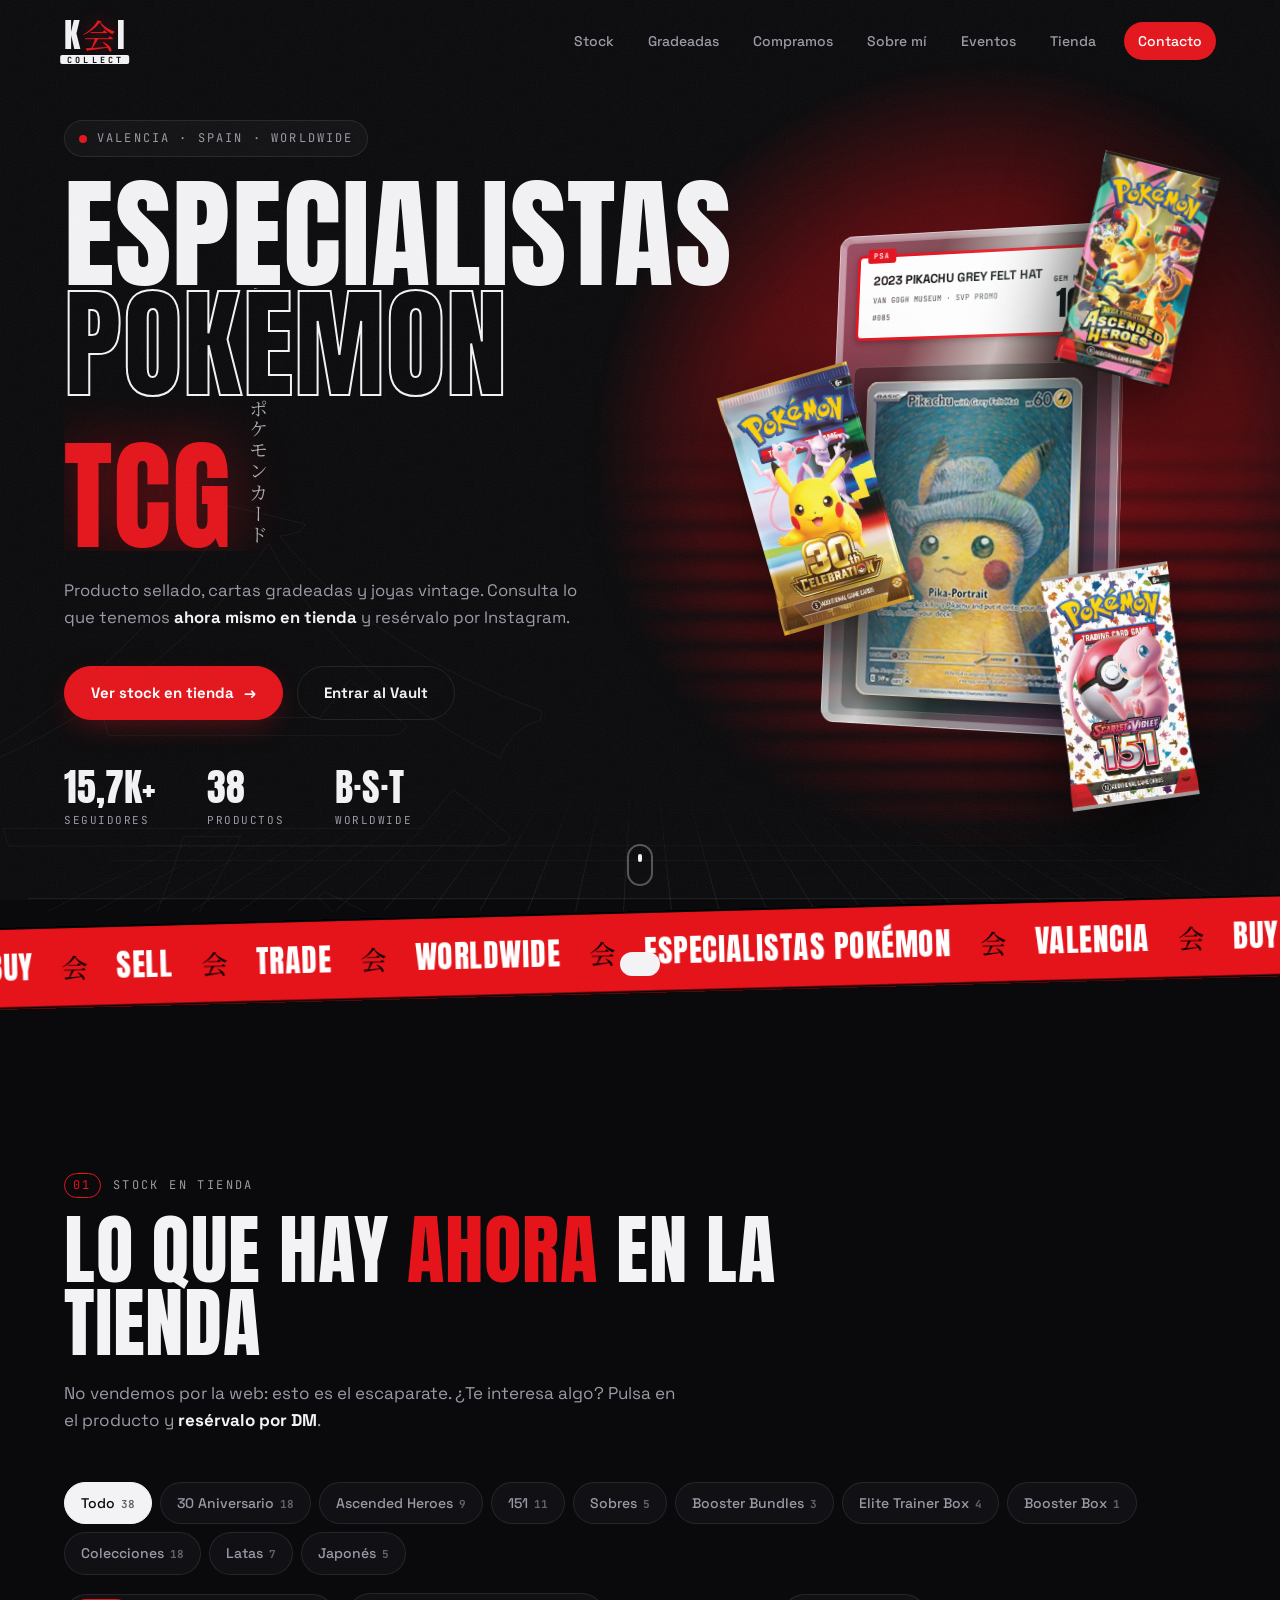
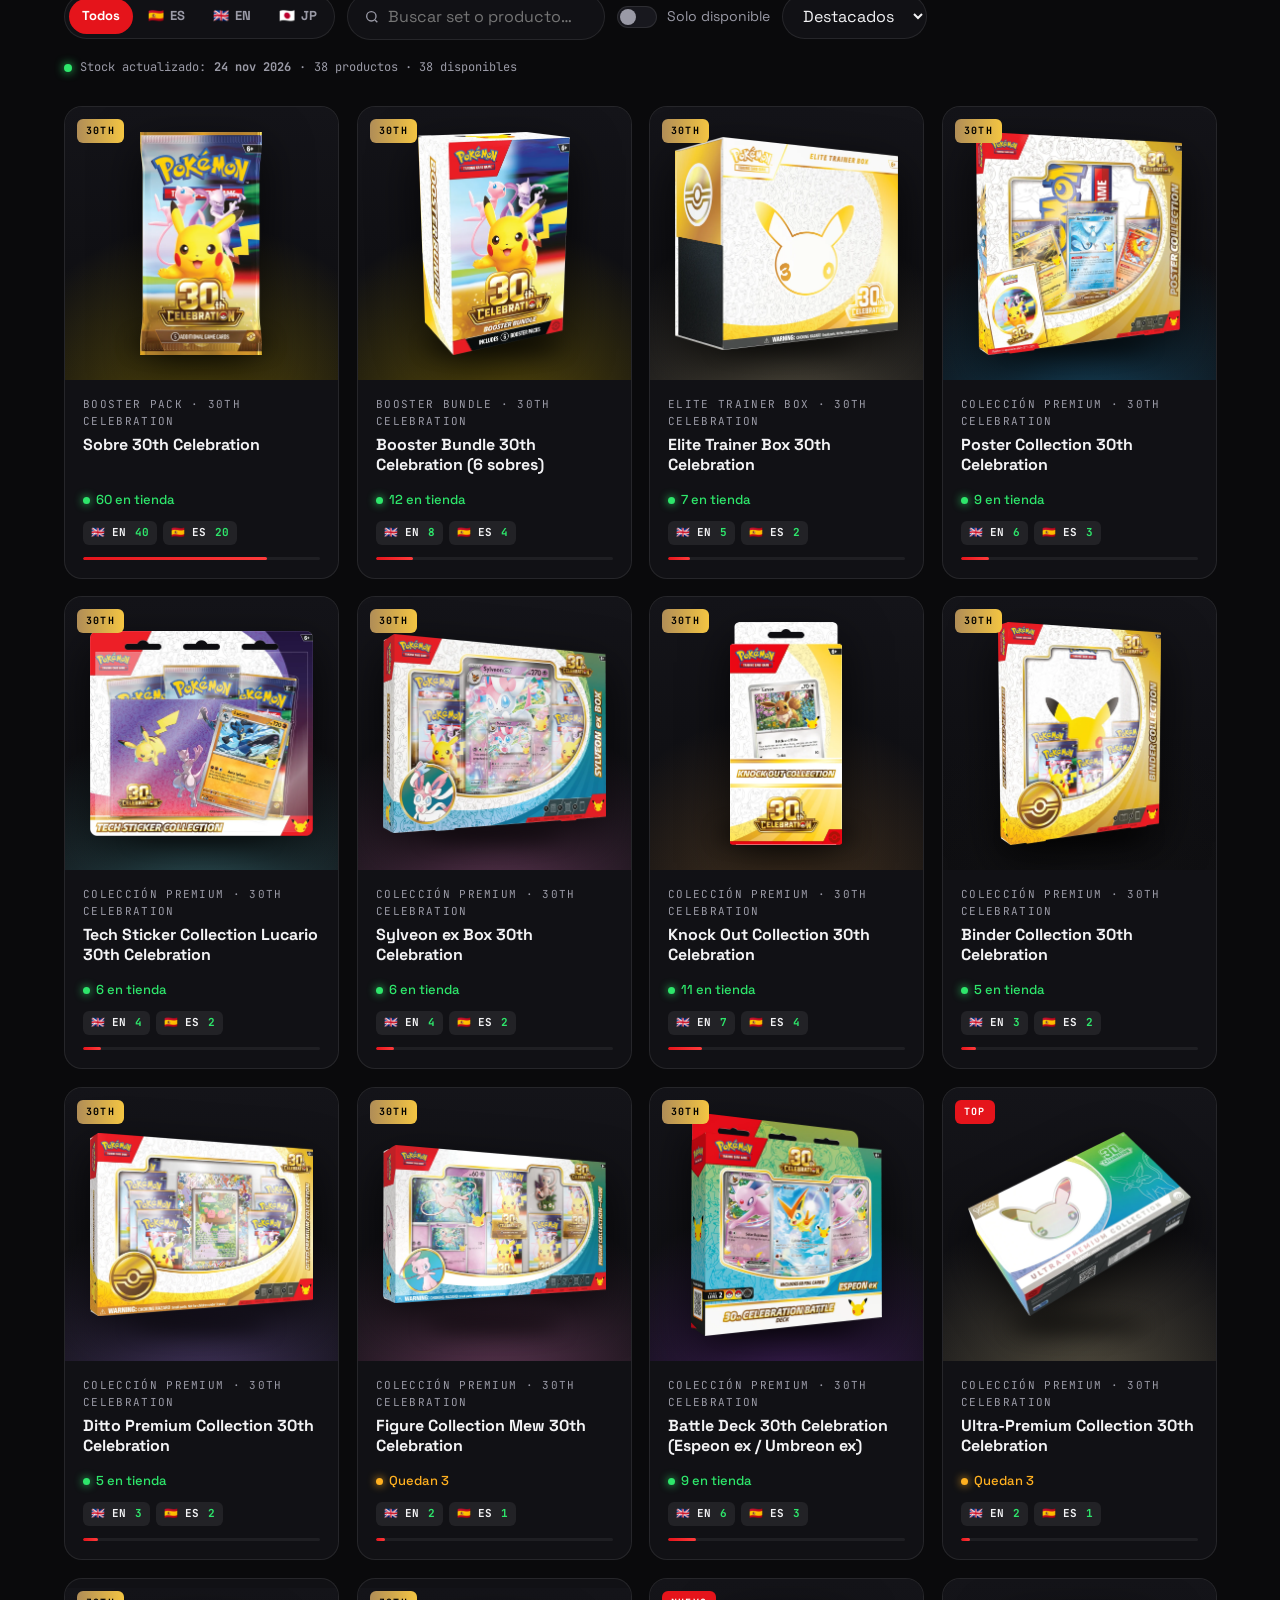
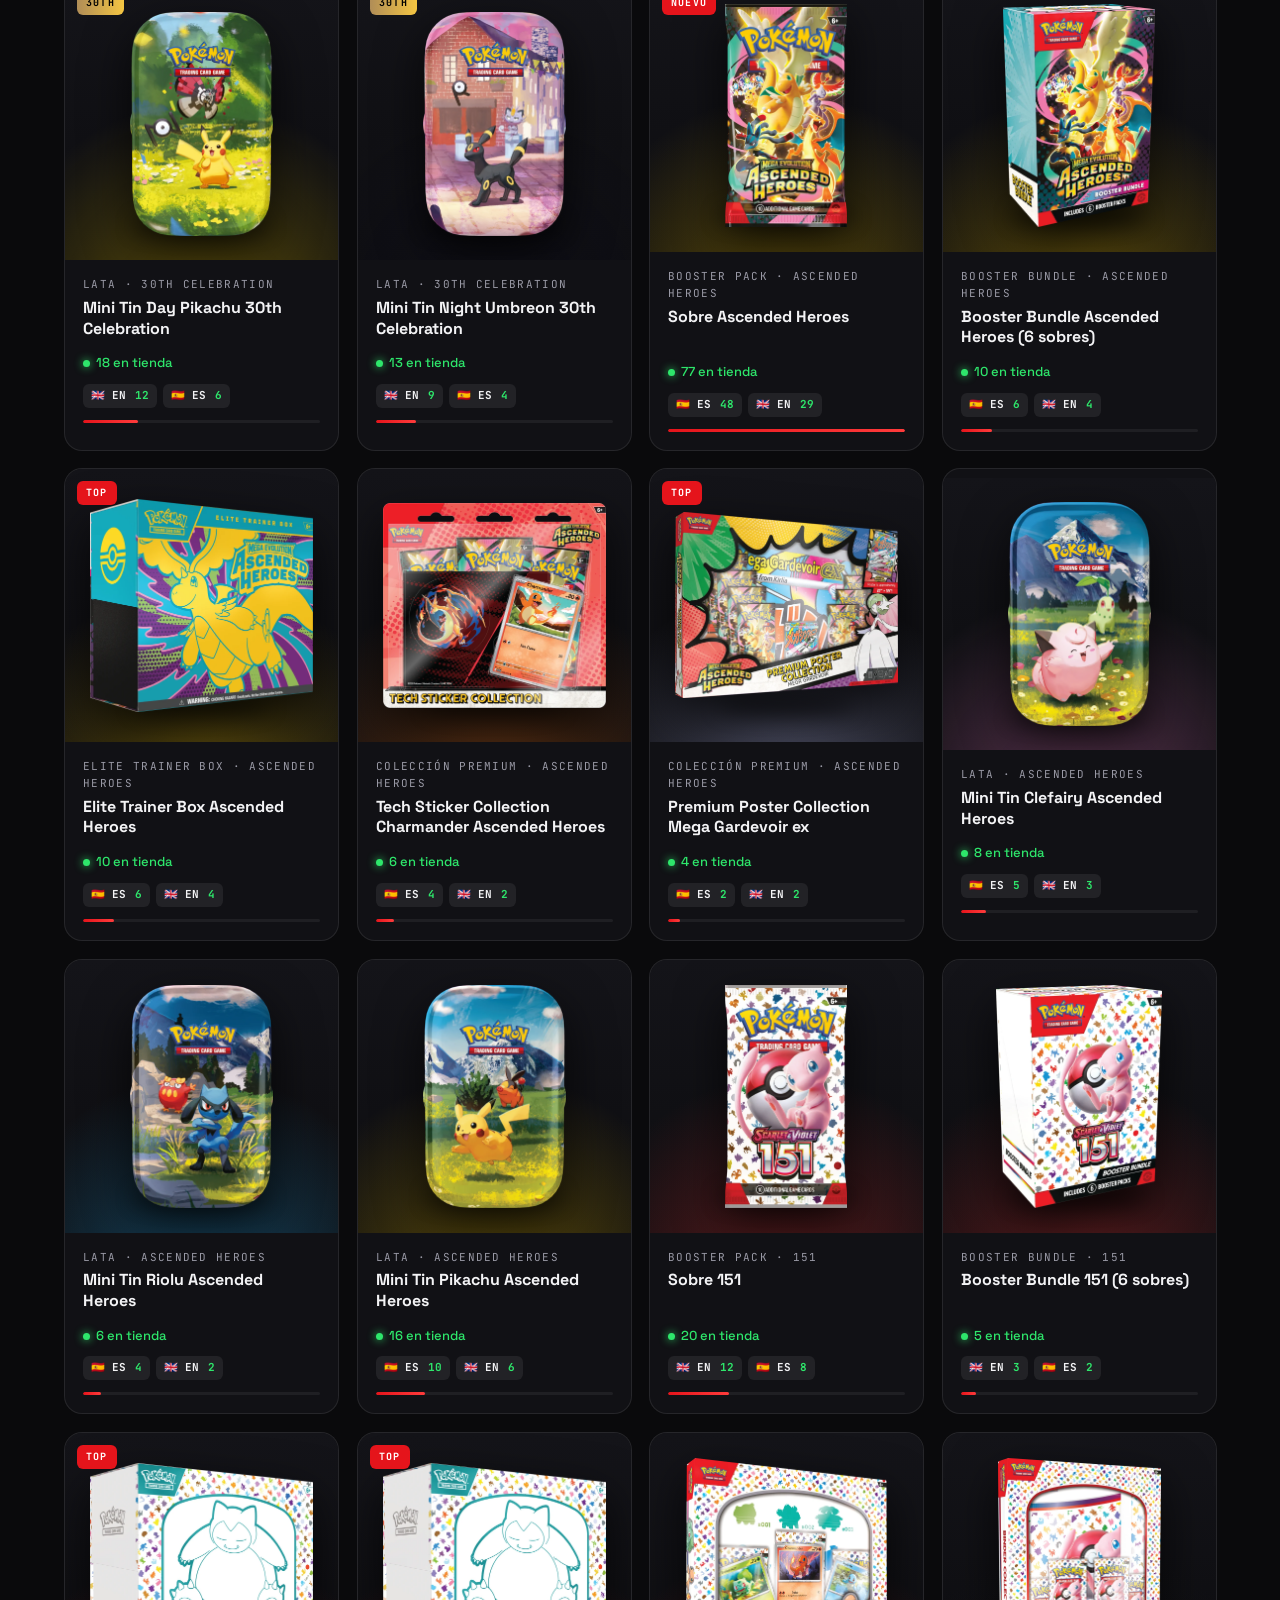
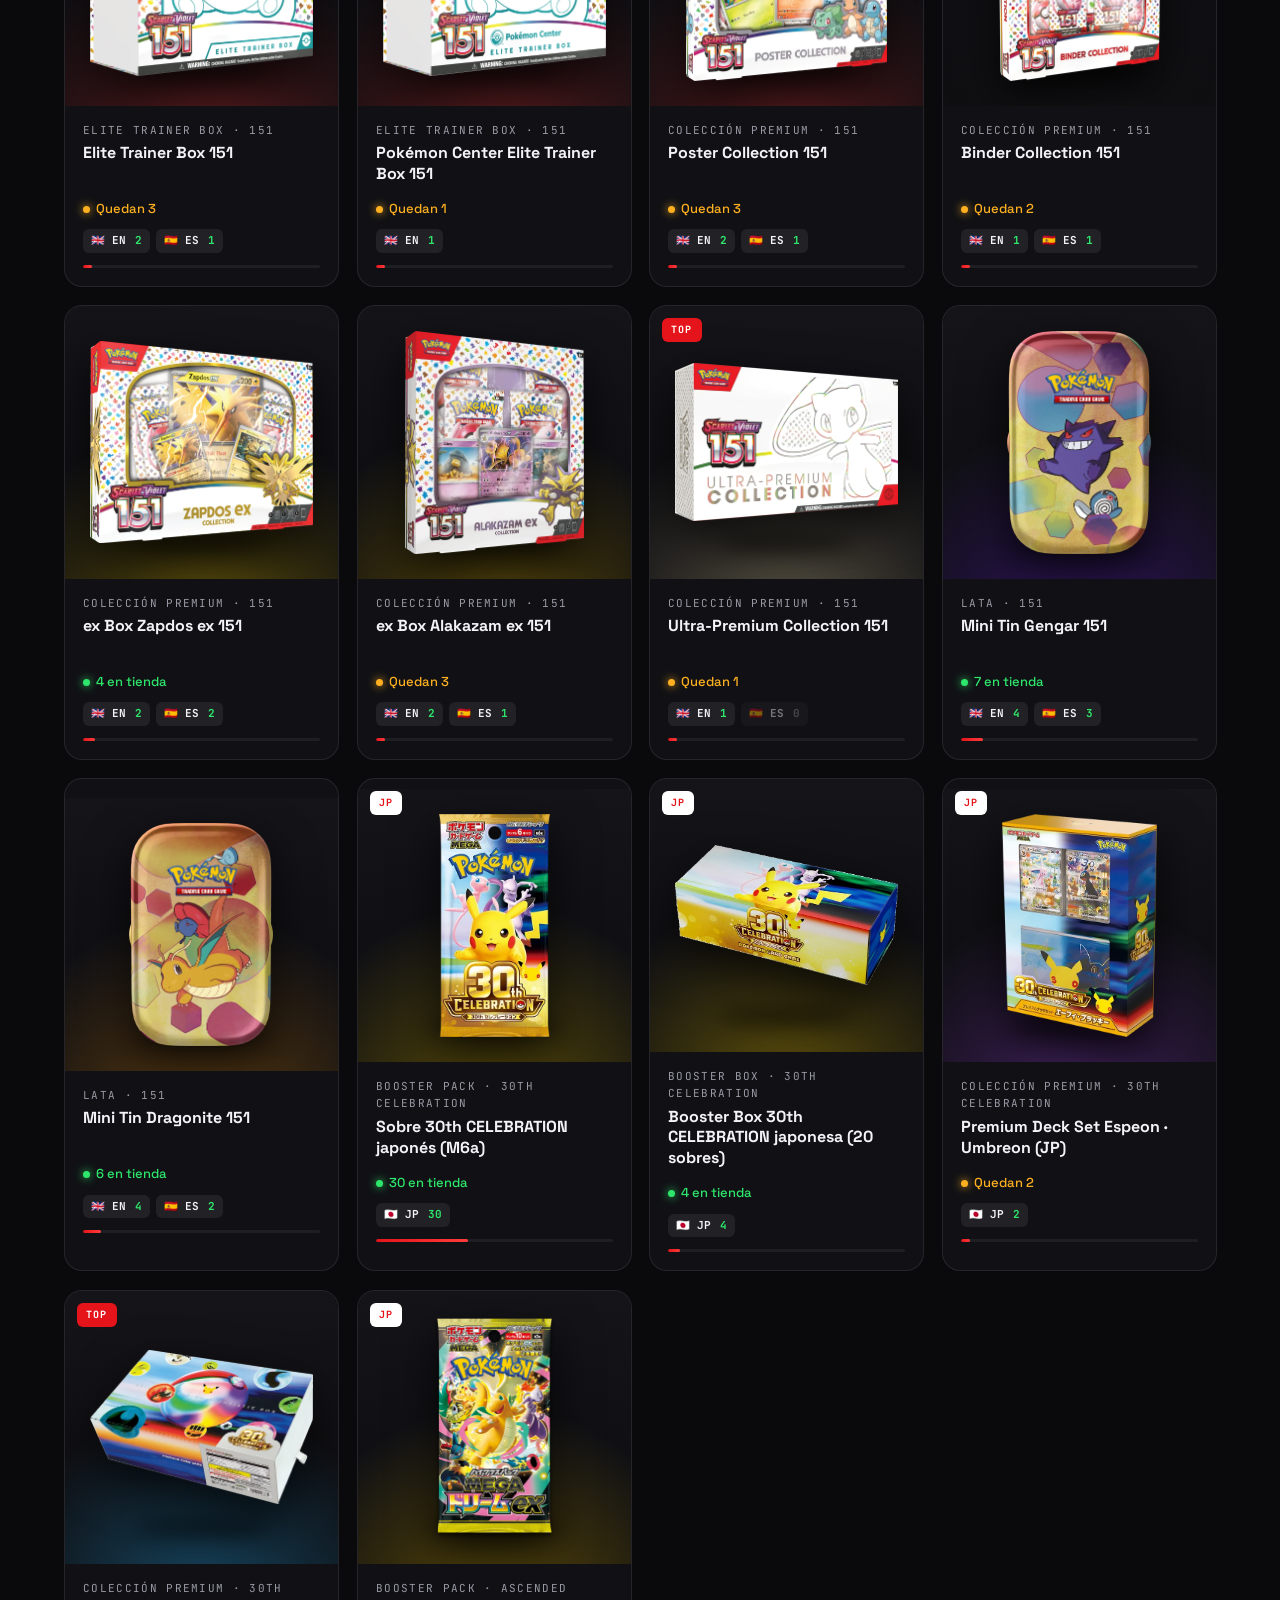
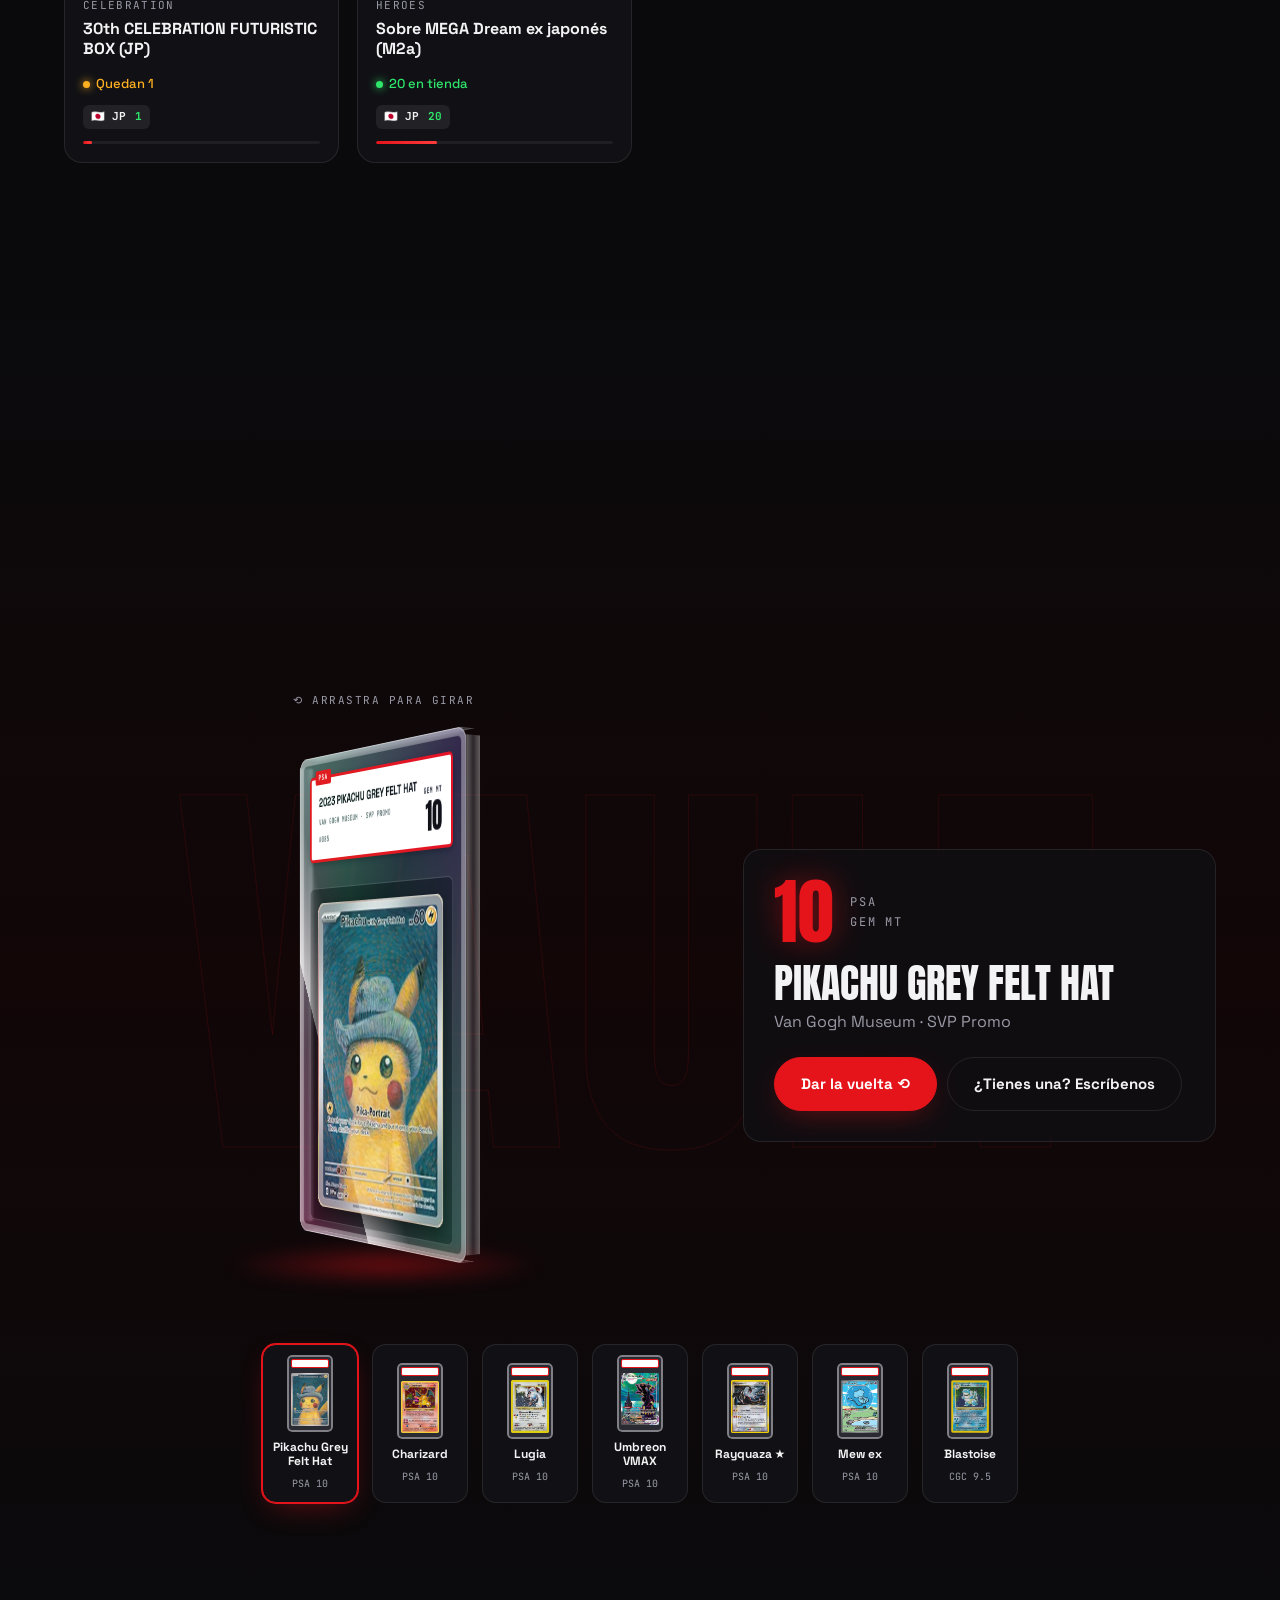
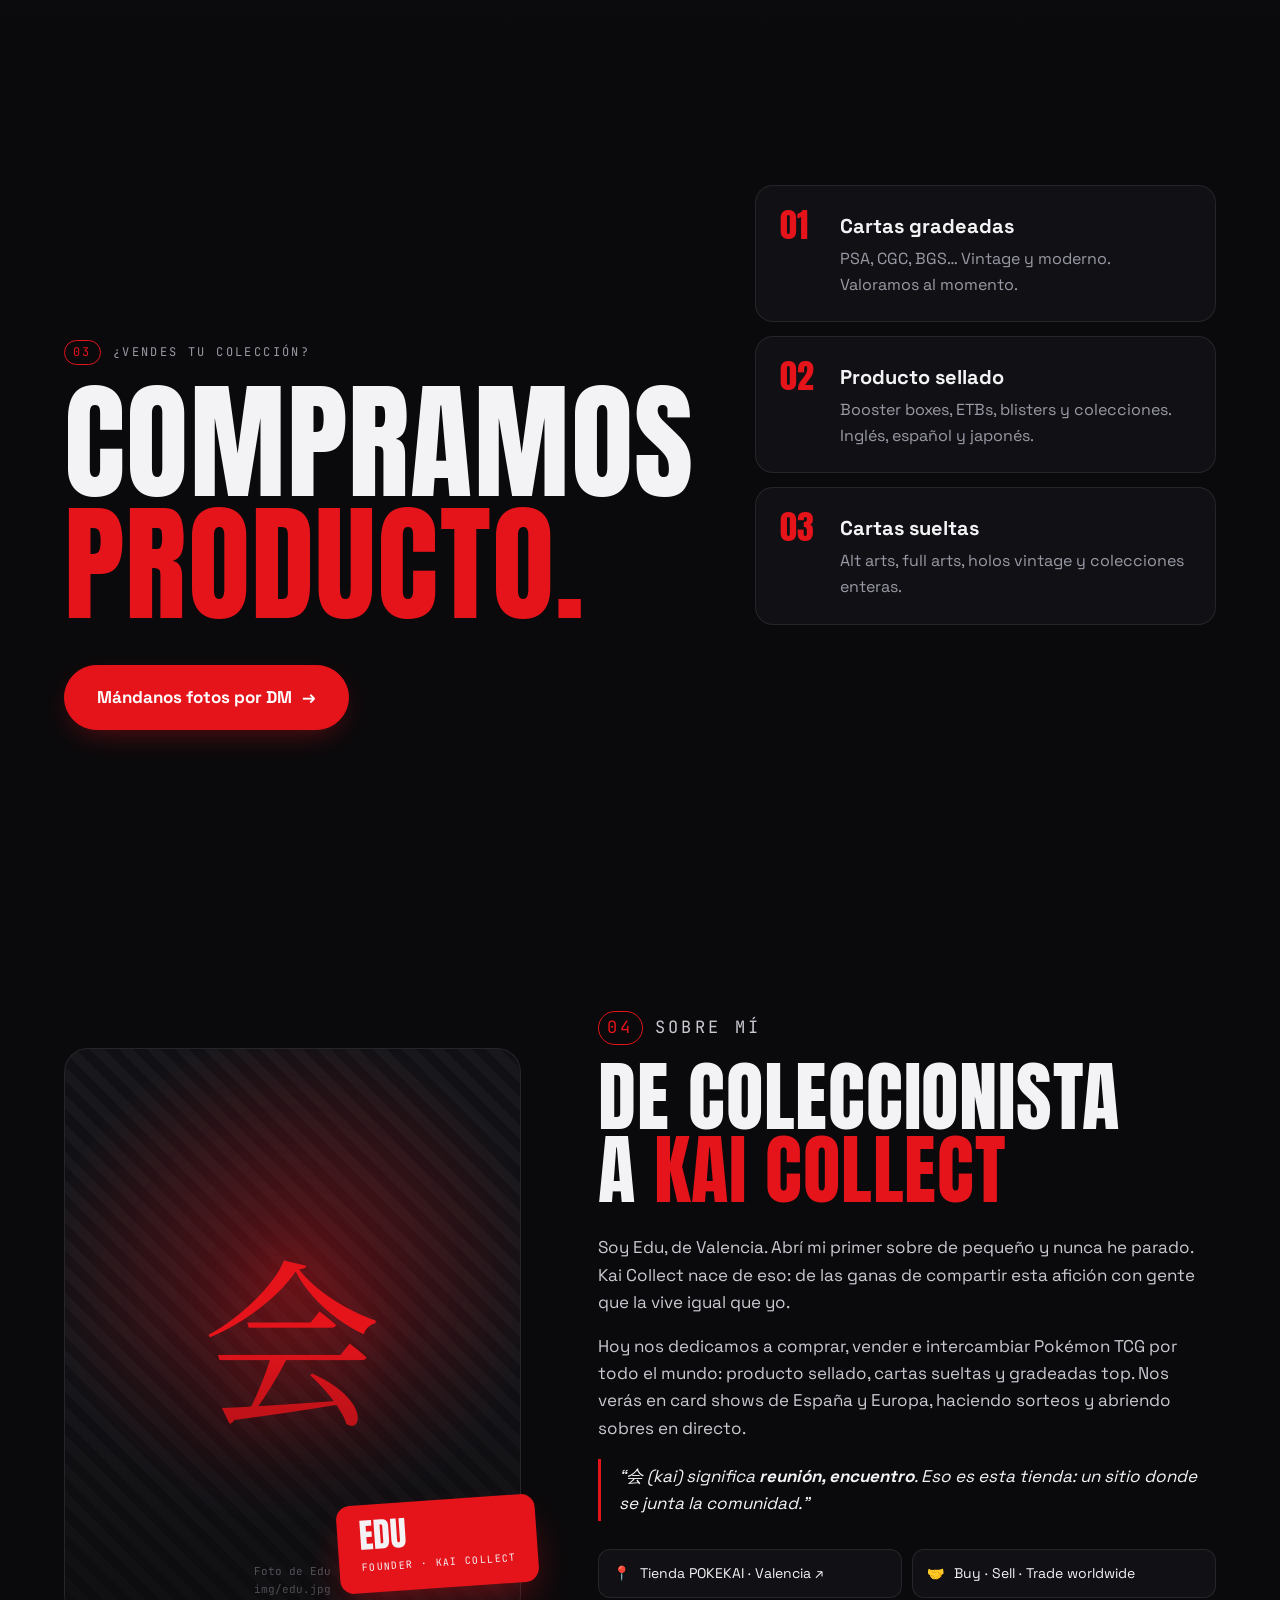
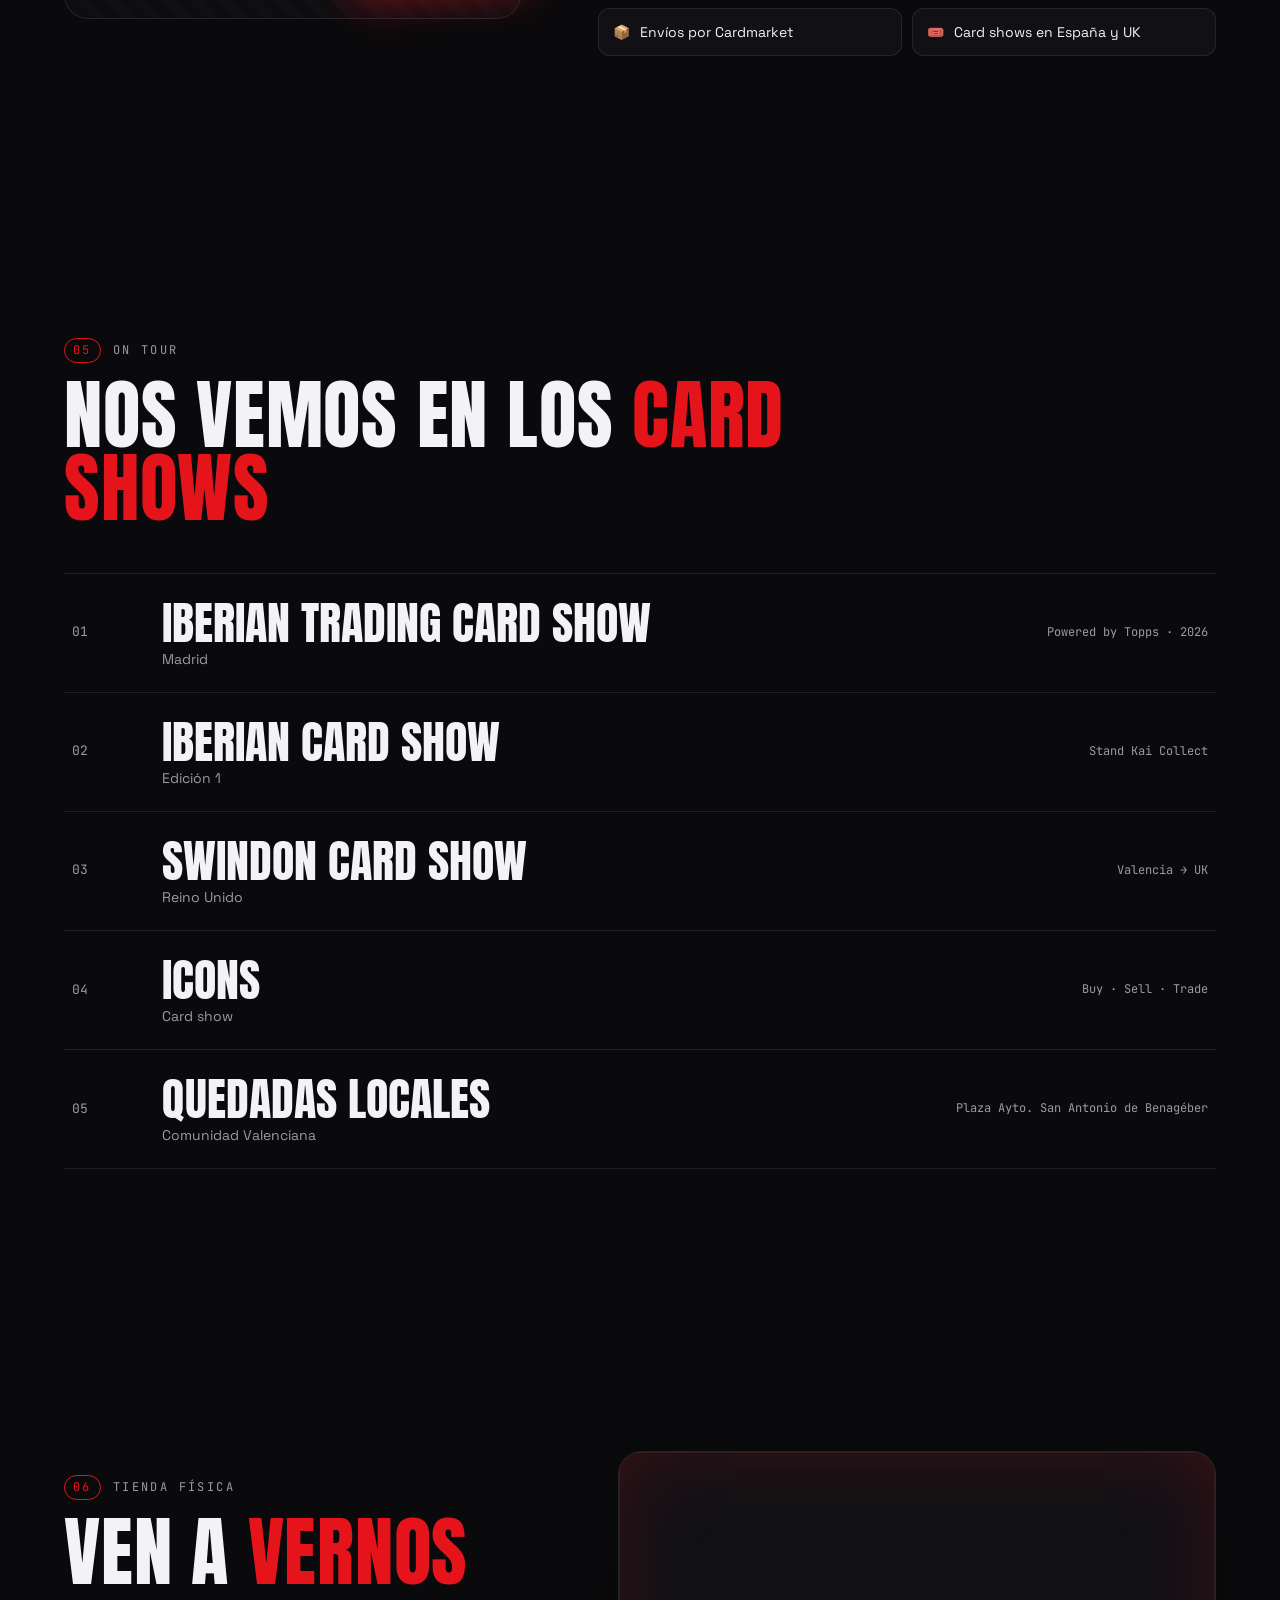
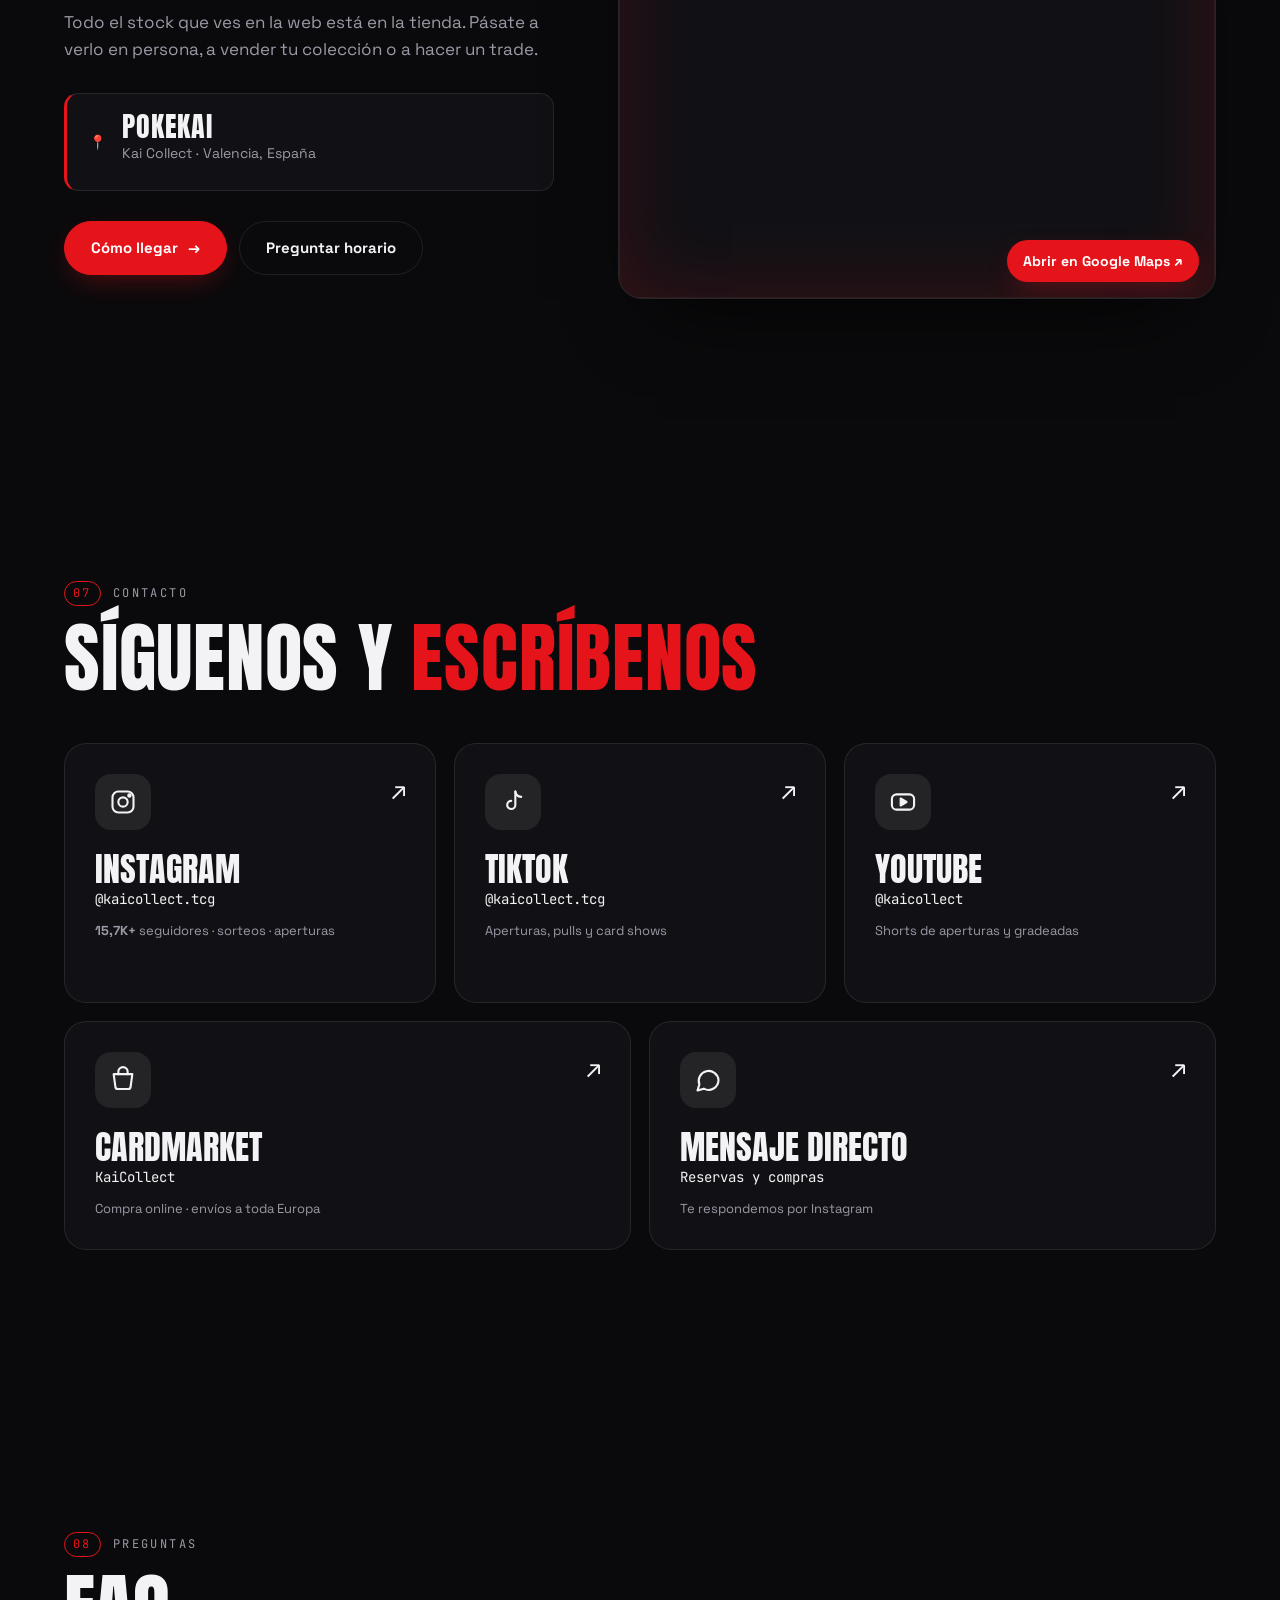
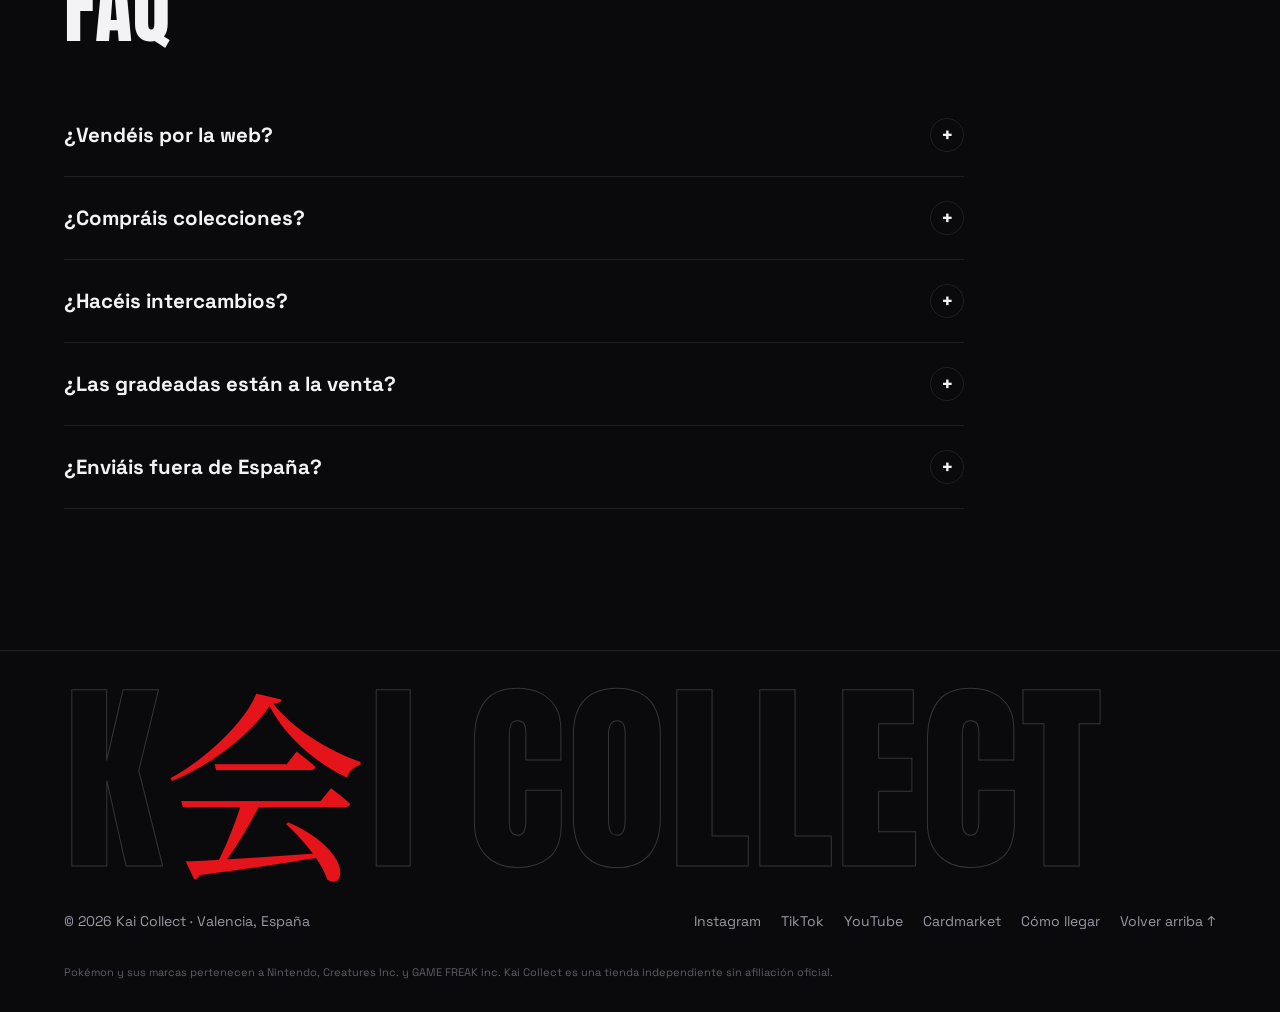
==== commit e1bce0b5: "Web Kai Collect + panel de administración con Supabase" ====
--- a/index.html
+++ b/index.html
@@ -14,6 +14,8 @@
 <body>
   <div class="noise" aria-hidden="true"></div>
   <div class="cursor-glow" aria-hidden="true"></div>
+
+  <div class="aviso" id="aviso" hidden></div>
 
   <!-- ============ HEADER ============ -->
   <header class="header" id="header">
@@ -184,9 +186,9 @@
         <div class="about__text reveal">
           <p class="kicker"><span>04</span> Sobre mí</p>
           <h2 class="h2">De coleccionista<br />a <em>Kai Collect</em></h2>
-          <p>Soy Edu, de Valencia. Abrí mi primer sobre de pequeño y nunca he parado. Kai Collect nace de eso: de las ganas de compartir esta afición con gente que la vive igual que yo.</p>
-          <p>Hoy nos dedicamos a comprar, vender e intercambiar Pokémon TCG por todo el mundo: producto sellado, cartas sueltas y gradeadas top. Nos verás en card shows de España y Europa, haciendo sorteos y abriendo sobres en directo.</p>
-          <p class="about__quote">“会 (kai) significa <b>reunión, encuentro</b>. Eso es esta tienda: un sitio donde se junta la comunidad.”</p>
+          <p id="txtSobre1">Soy Edu, de Valencia. Abrí mi primer sobre de pequeño y nunca he parado. Kai Collect nace de eso: de las ganas de compartir esta afición con gente que la vive igual que yo.</p>
+          <p id="txtSobre2">Hoy nos dedicamos a comprar, vender e intercambiar Pokémon TCG por todo el mundo: producto sellado, cartas sueltas y gradeadas top. Nos verás en card shows de España y Europa, haciendo sorteos y abriendo sobres en directo.</p>
+          <p class="about__quote" id="txtCita">“会 (kai) significa <b>reunión, encuentro</b>. Eso es esta tienda: un sitio donde se junta la comunidad.”</p>
 
           <ul class="about__facts">
             <li><span>📍</span> <a data-link="maps" target="_blank" rel="noopener">Tienda POKEKAI · Valencia ↗</a></li>
@@ -218,7 +220,8 @@
             <span class="shop__pin">📍</span>
             <div>
               <strong>POKEKAI</strong>
-              <span>Kai Collect · Valencia, España</span>
+              <span id="txtDireccion">Kai Collect · Valencia, España</span>
+              <span class="shop__horario" id="txtHorario" hidden></span>
             </div>
           </div>
           <div class="shop__btns">
@@ -354,7 +357,9 @@
 
   <div class="toast" id="toast" role="status" aria-live="polite"></div>
 
+  <script src="js/config.js"></script>
   <script src="js/data.js"></script>
+  <script src="js/loader.js"></script>
   <script src="js/app.js"></script>
 </body>
 </html>
--- a/css/styles.css
+++ b/css/styles.css
@@ -53,6 +53,12 @@
   pointer-events: none; z-index: 0; transform: translate(-50%, -50%);
   left: var(--cx, -999px); top: var(--cy, -999px); transition: opacity .3s;
 }
+
+/* ============ AVISO (editable desde el panel) ============ */
+.aviso { position: relative; z-index: 60; background: var(--red); color: #fff; text-align: center; font-weight: 700; font-size: 14px; padding: 9px 20px; }
+.aviso:not([hidden]) ~ .header { top: 38px; }
+.header.is-scrolled { top: 0 !important; }
+.shop__horario { display: block; margin-top: 6px; color: var(--text) !important; font-family: var(--f-mono); font-size: 12px !important; white-space: pre-line; }
 
 /* ============ HEADER ============ */
 .header {
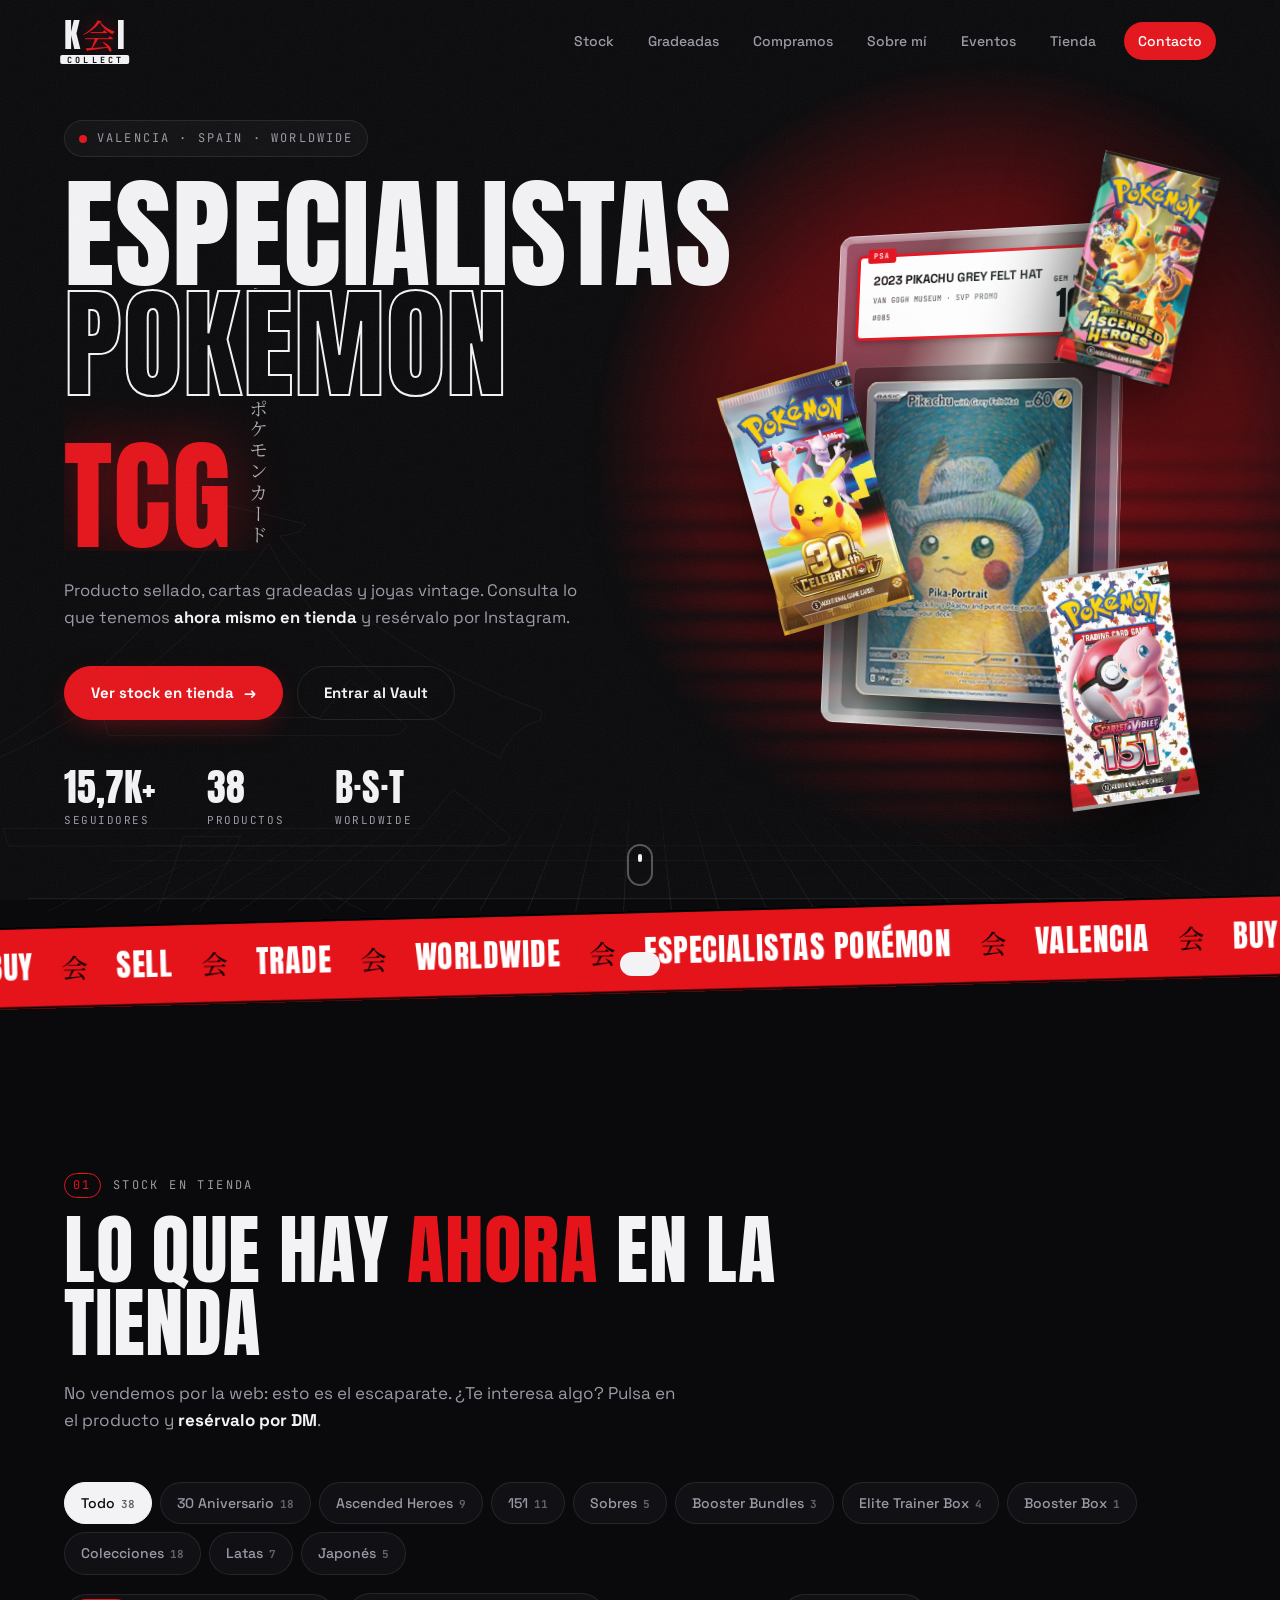
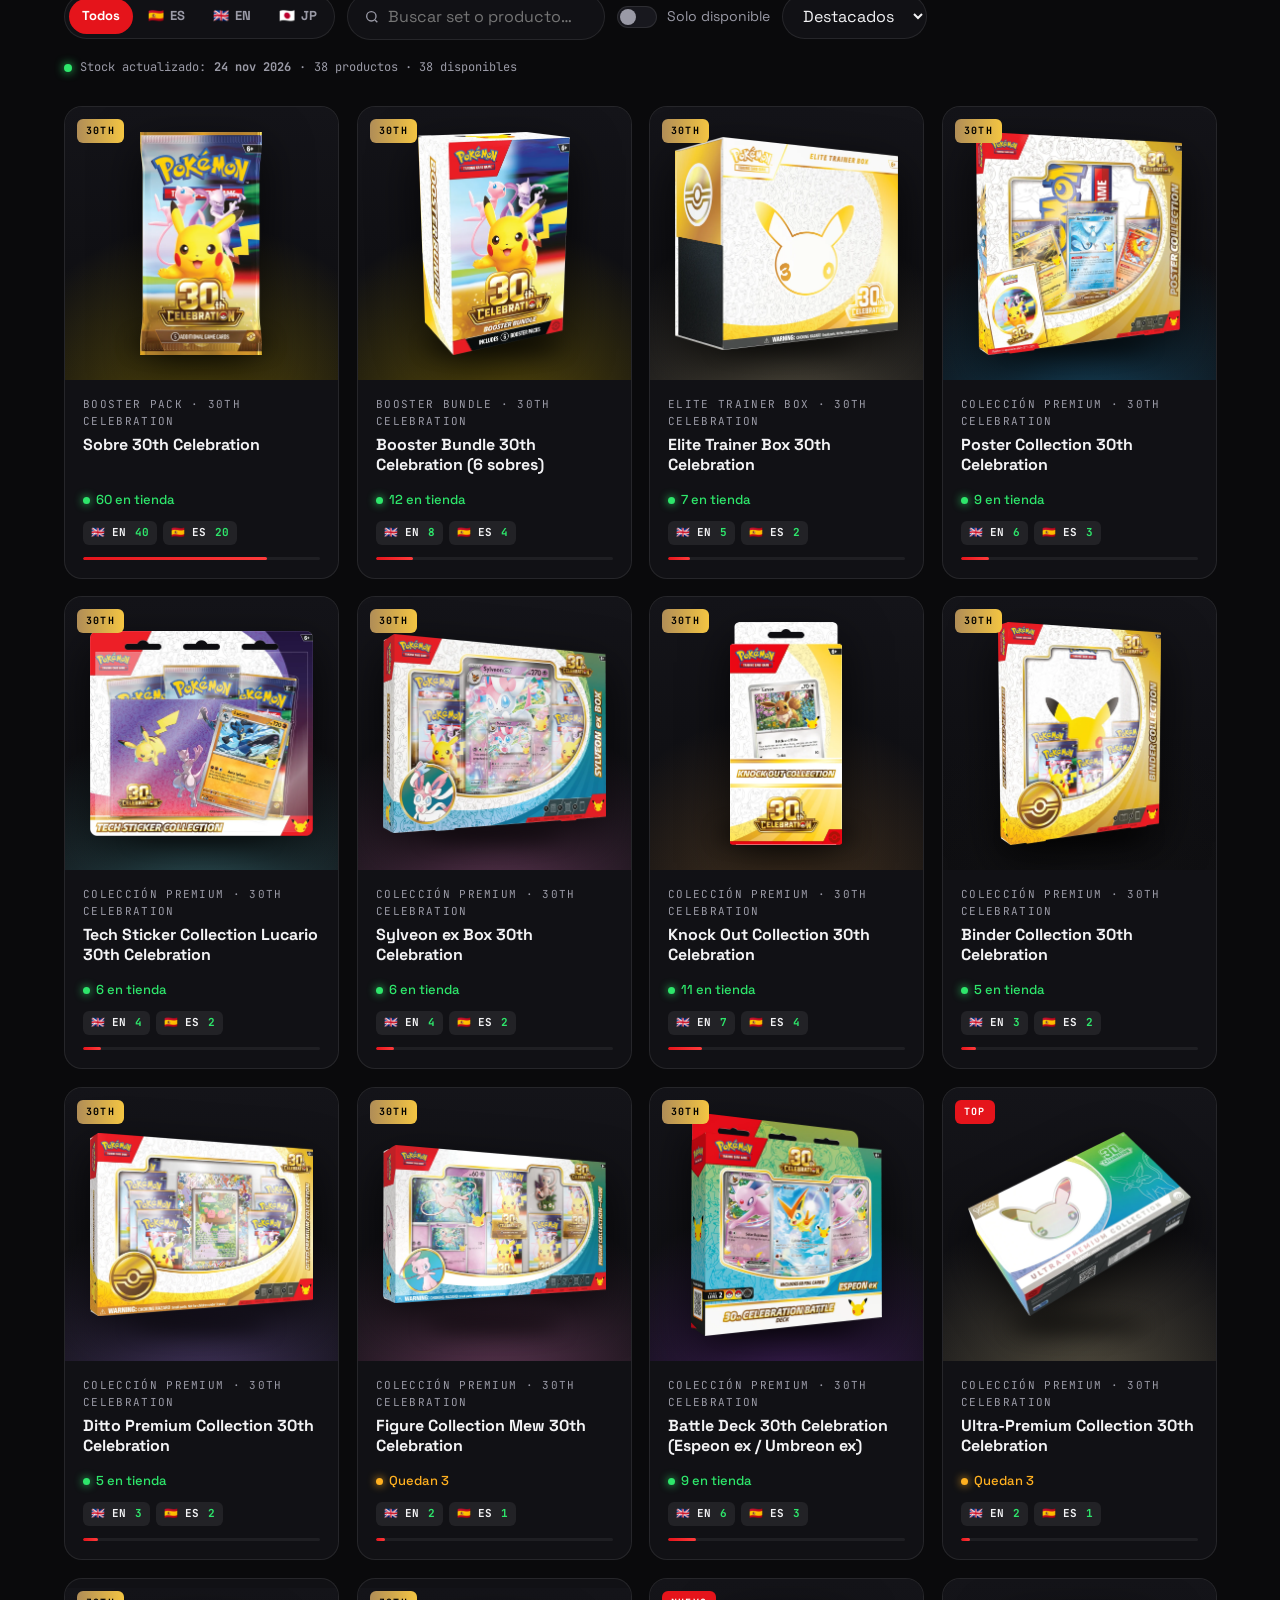
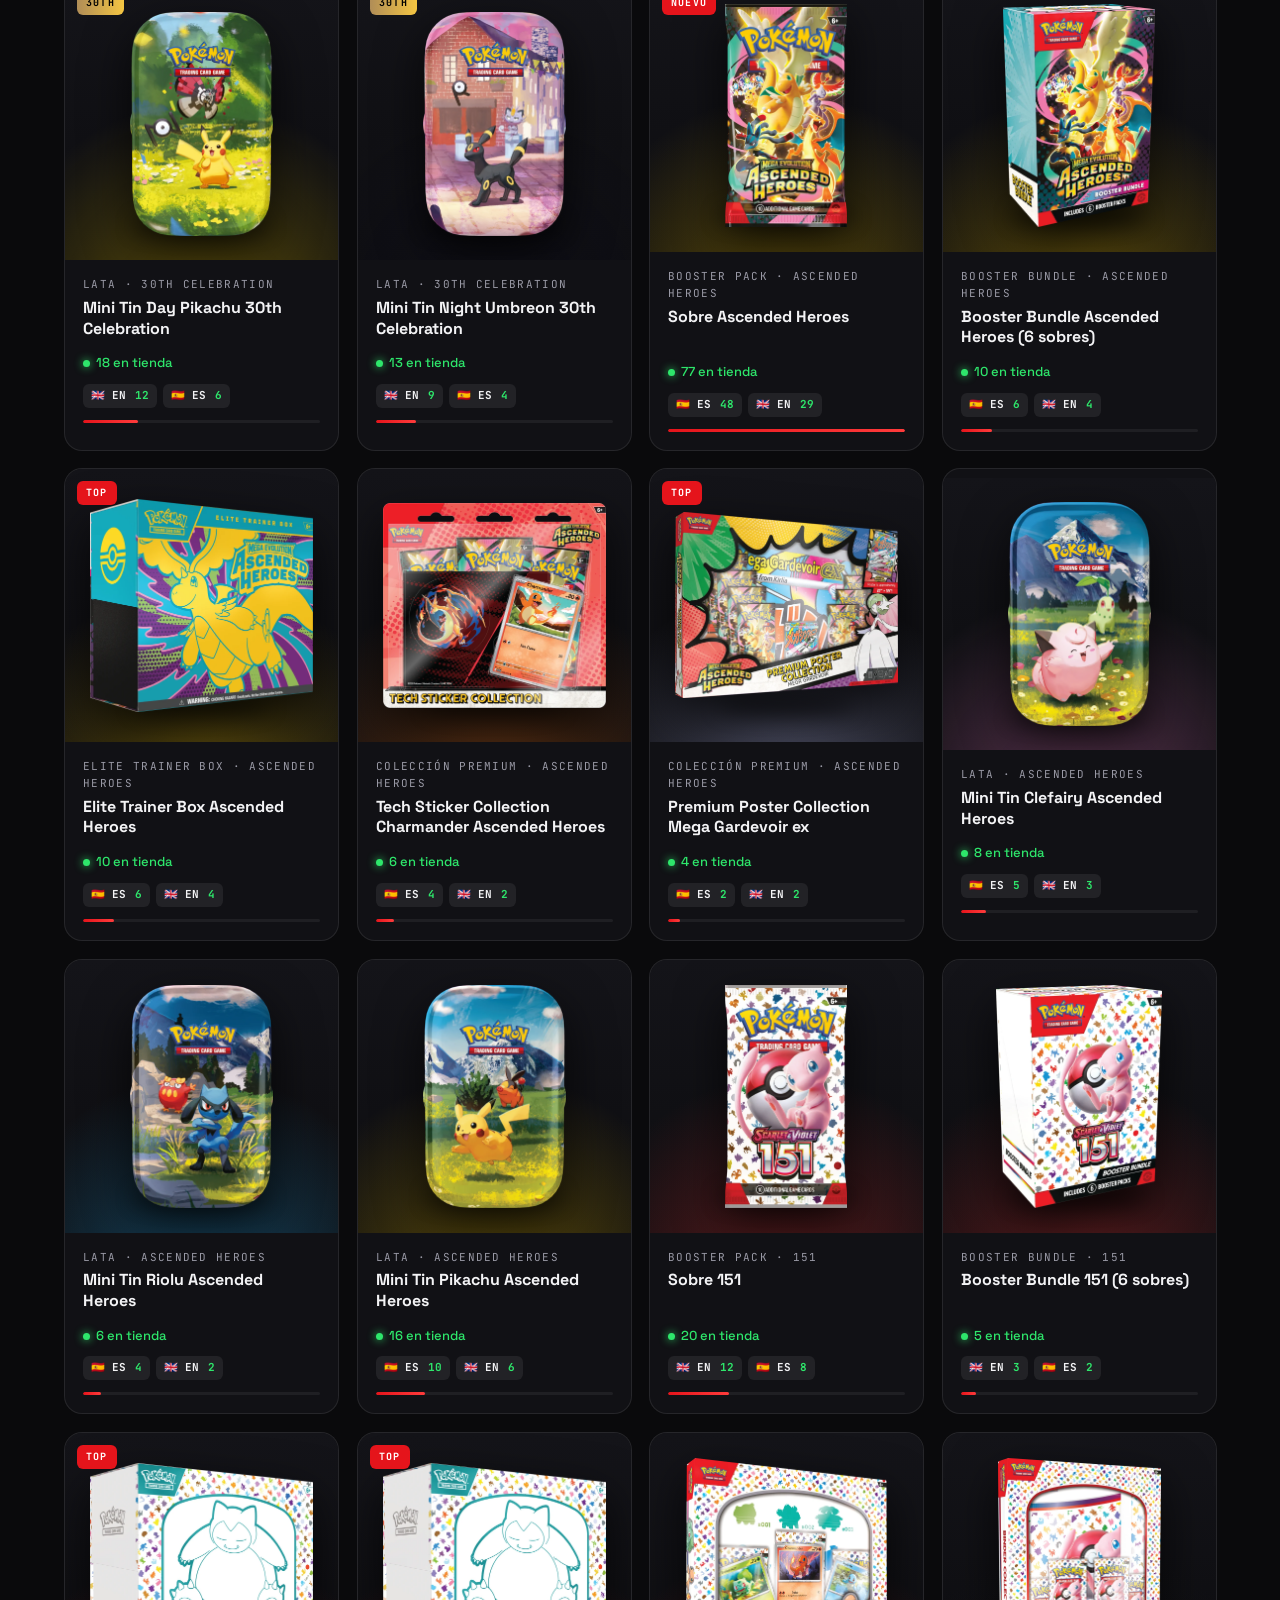
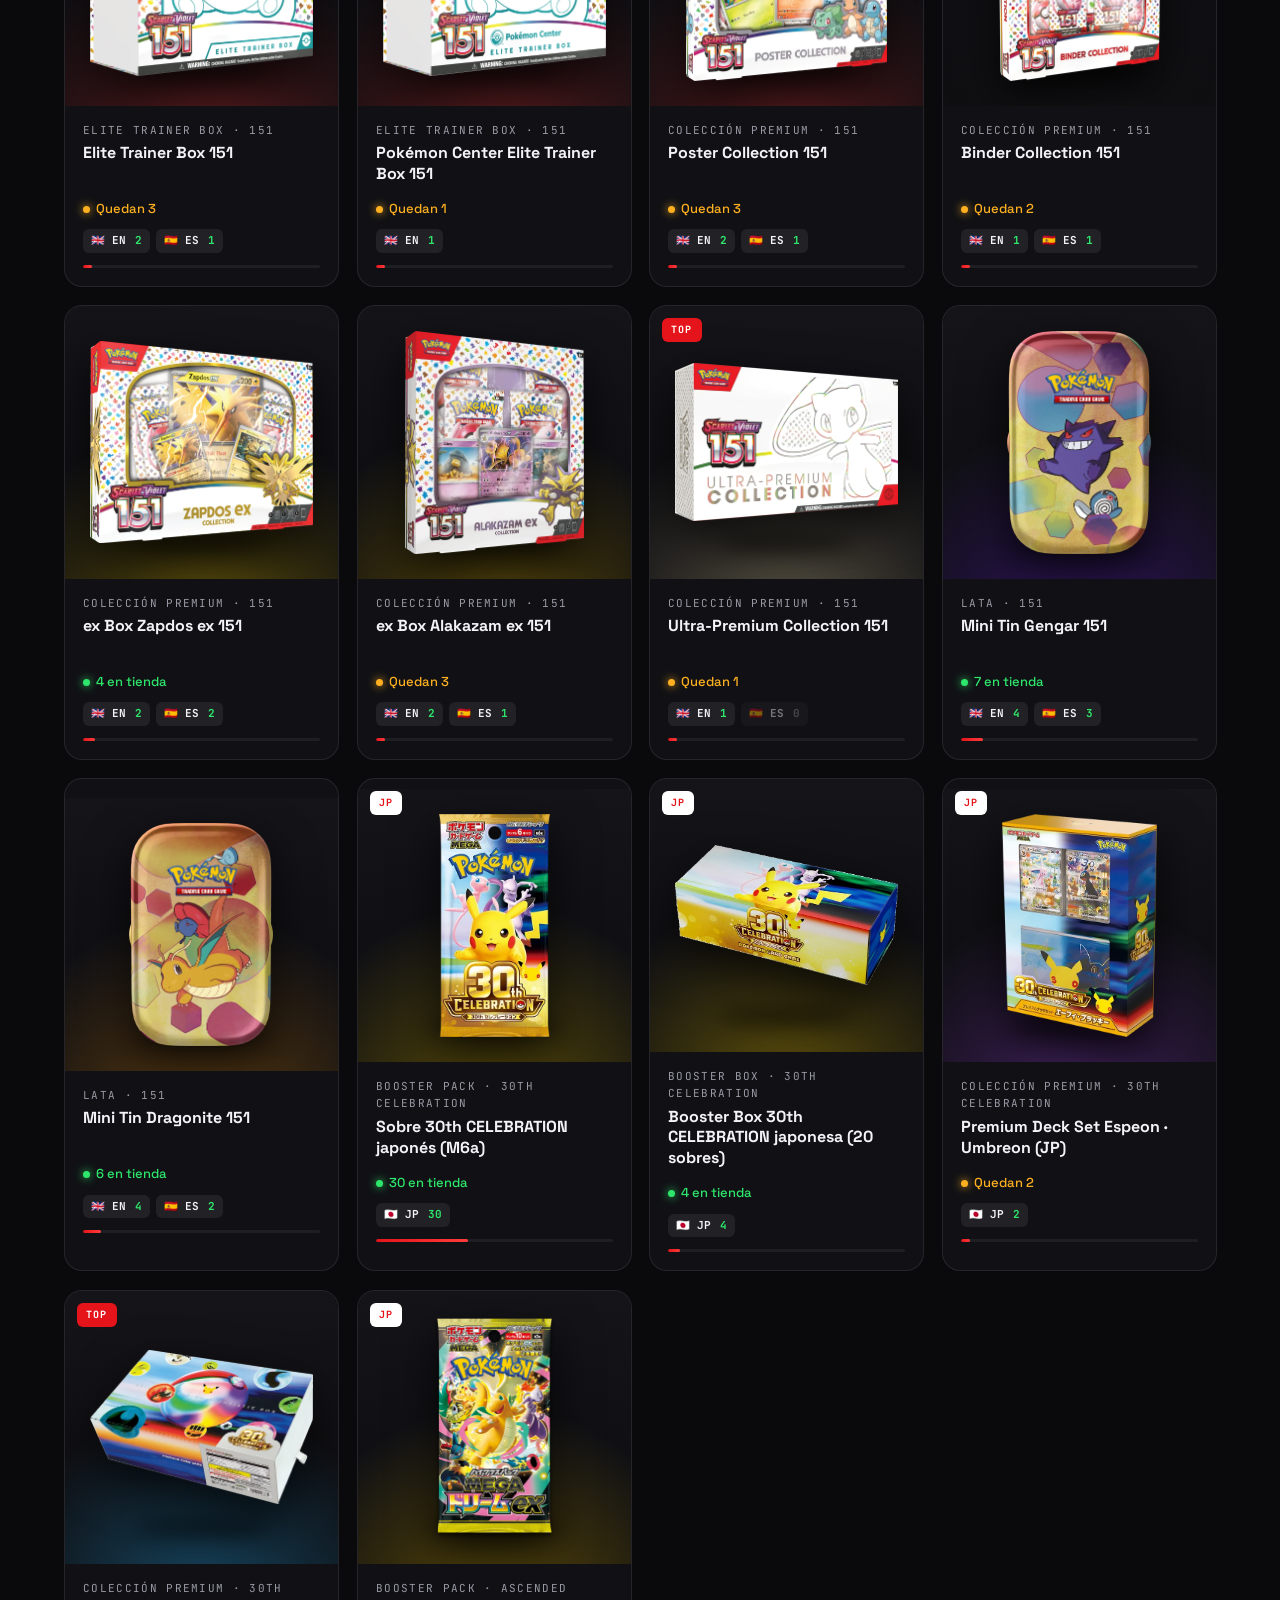
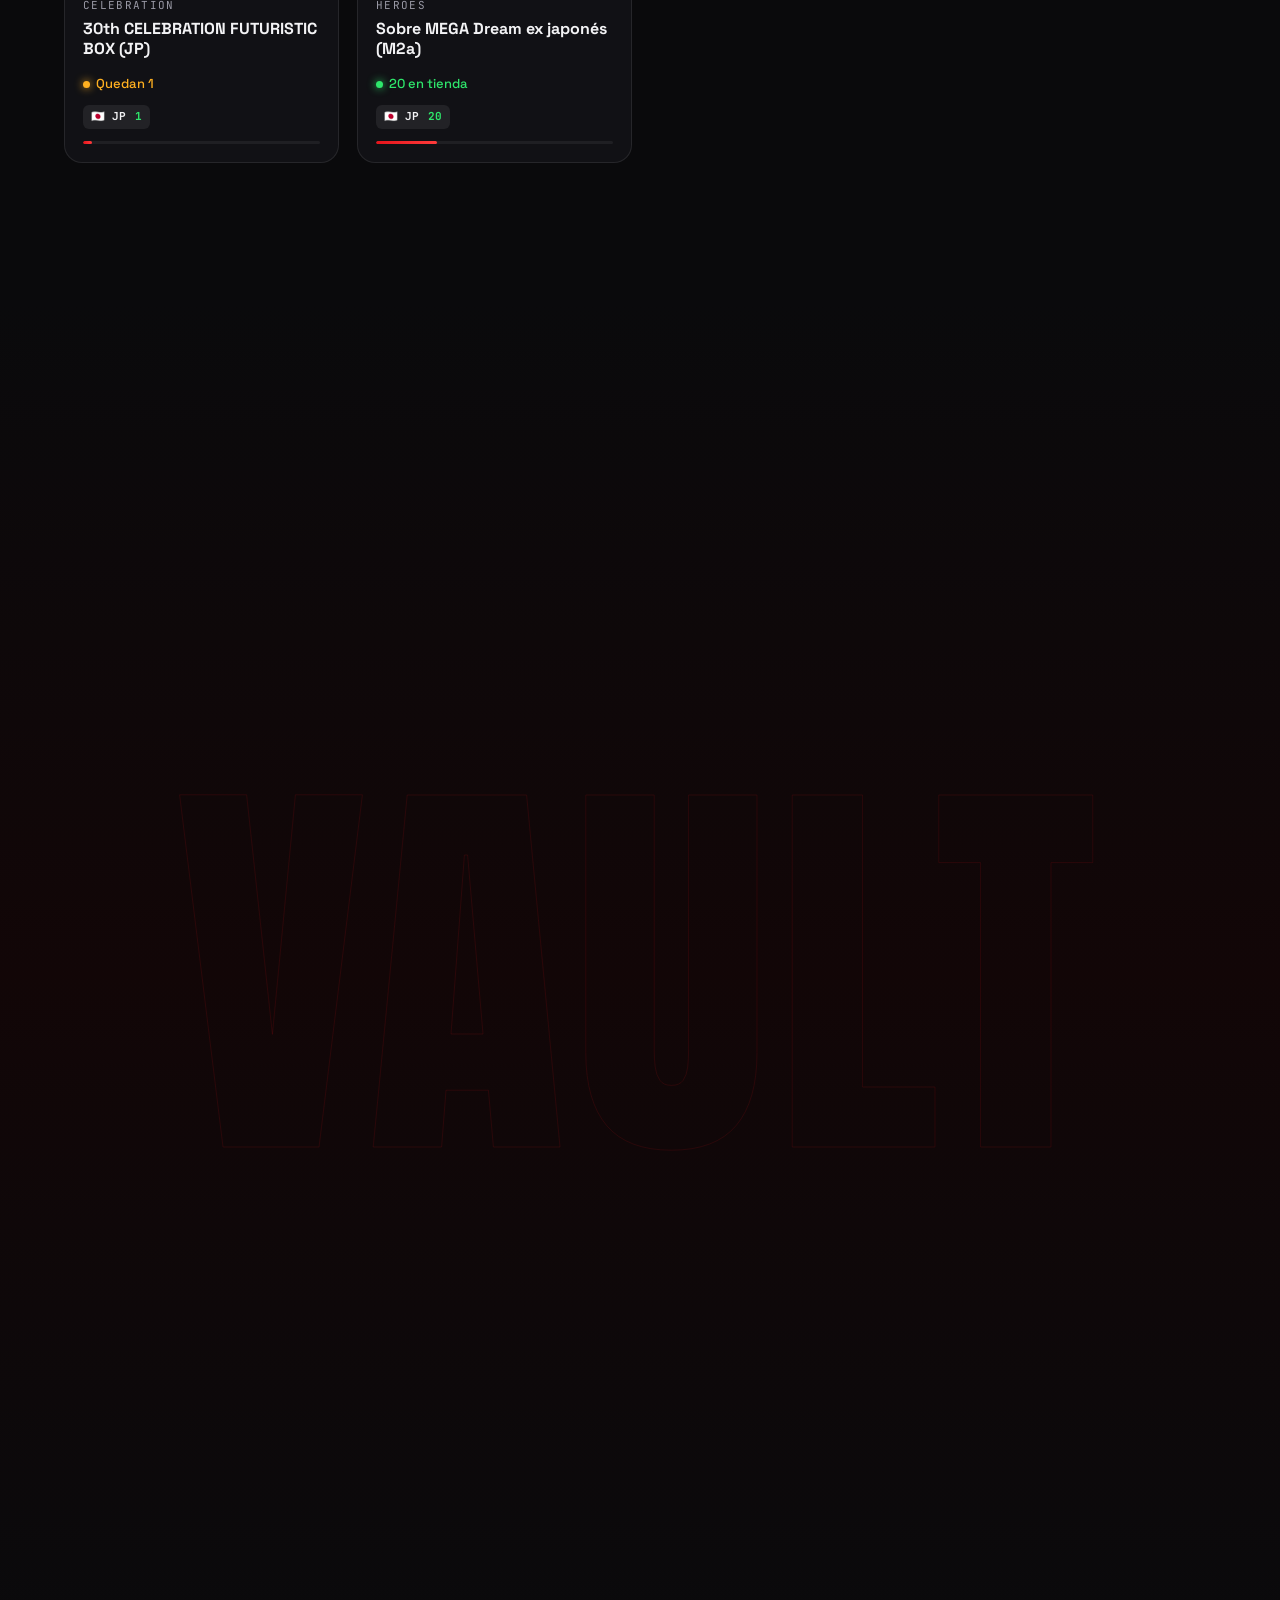
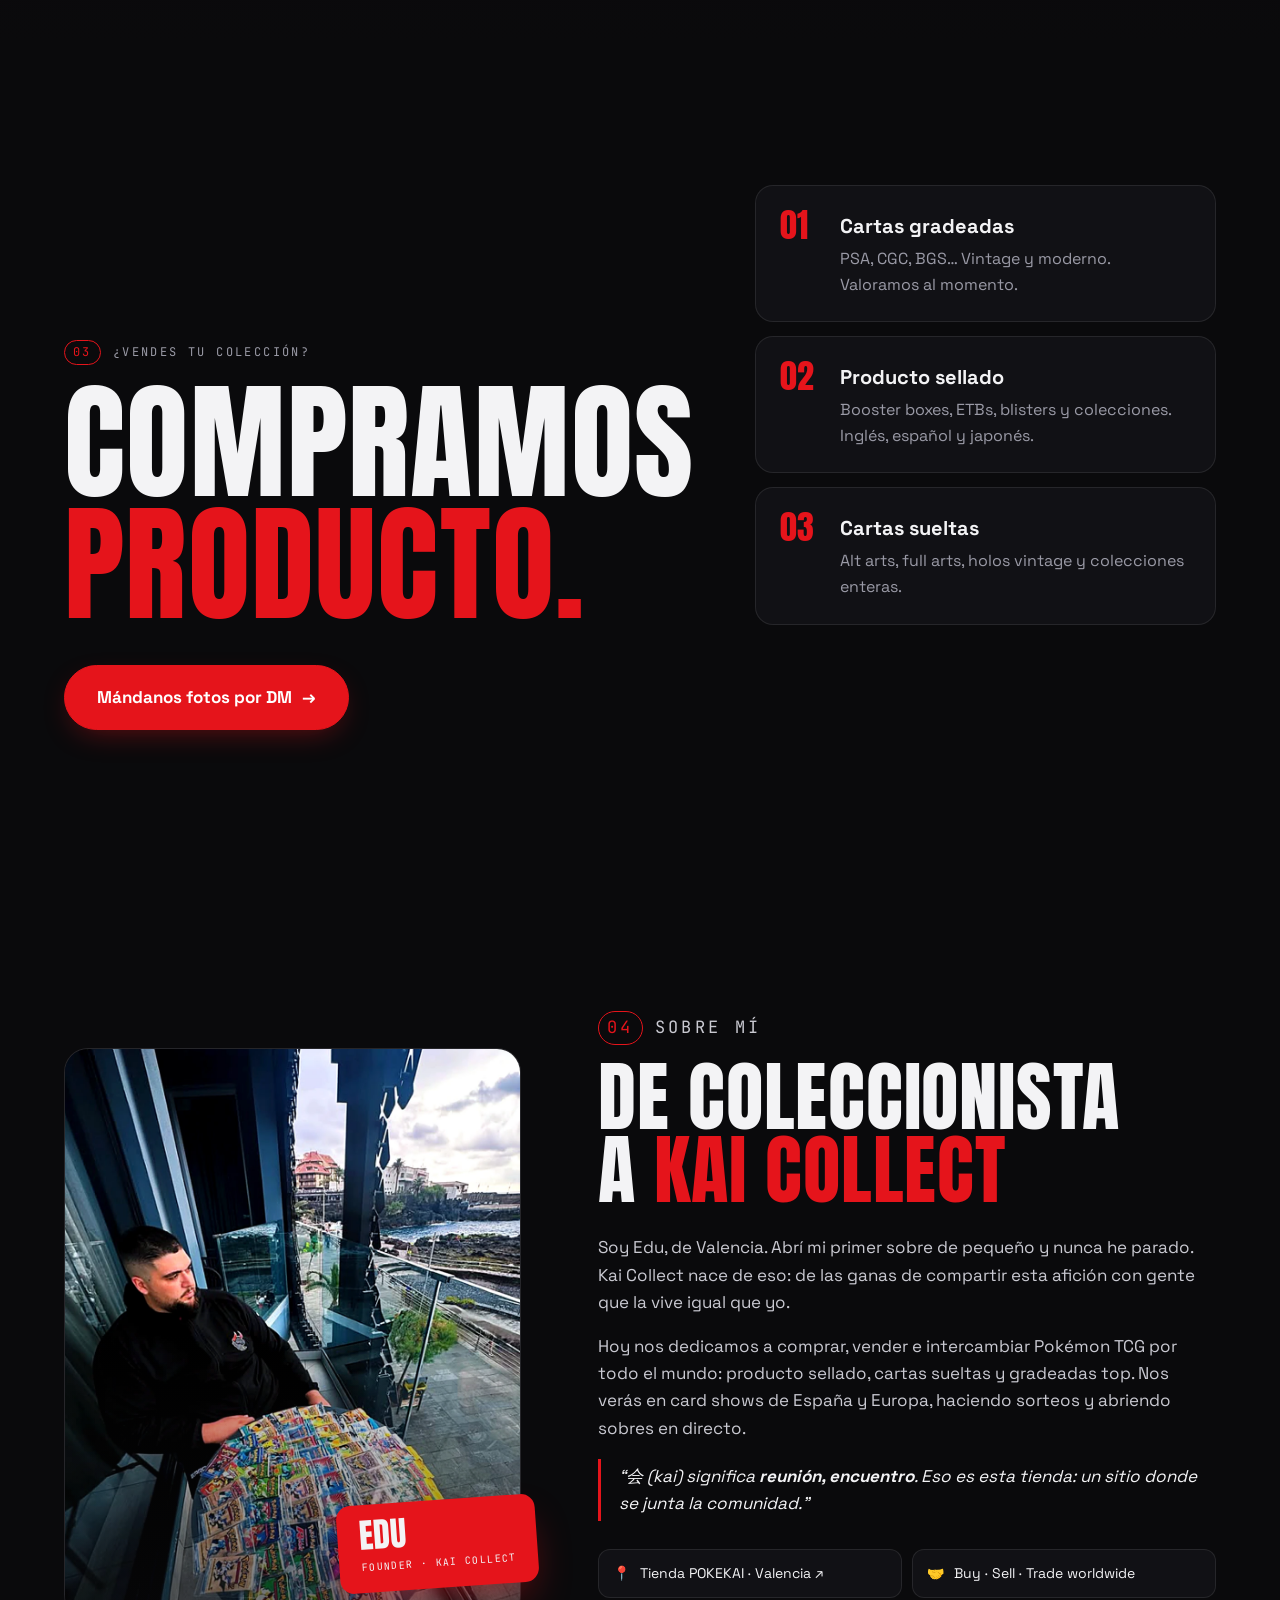
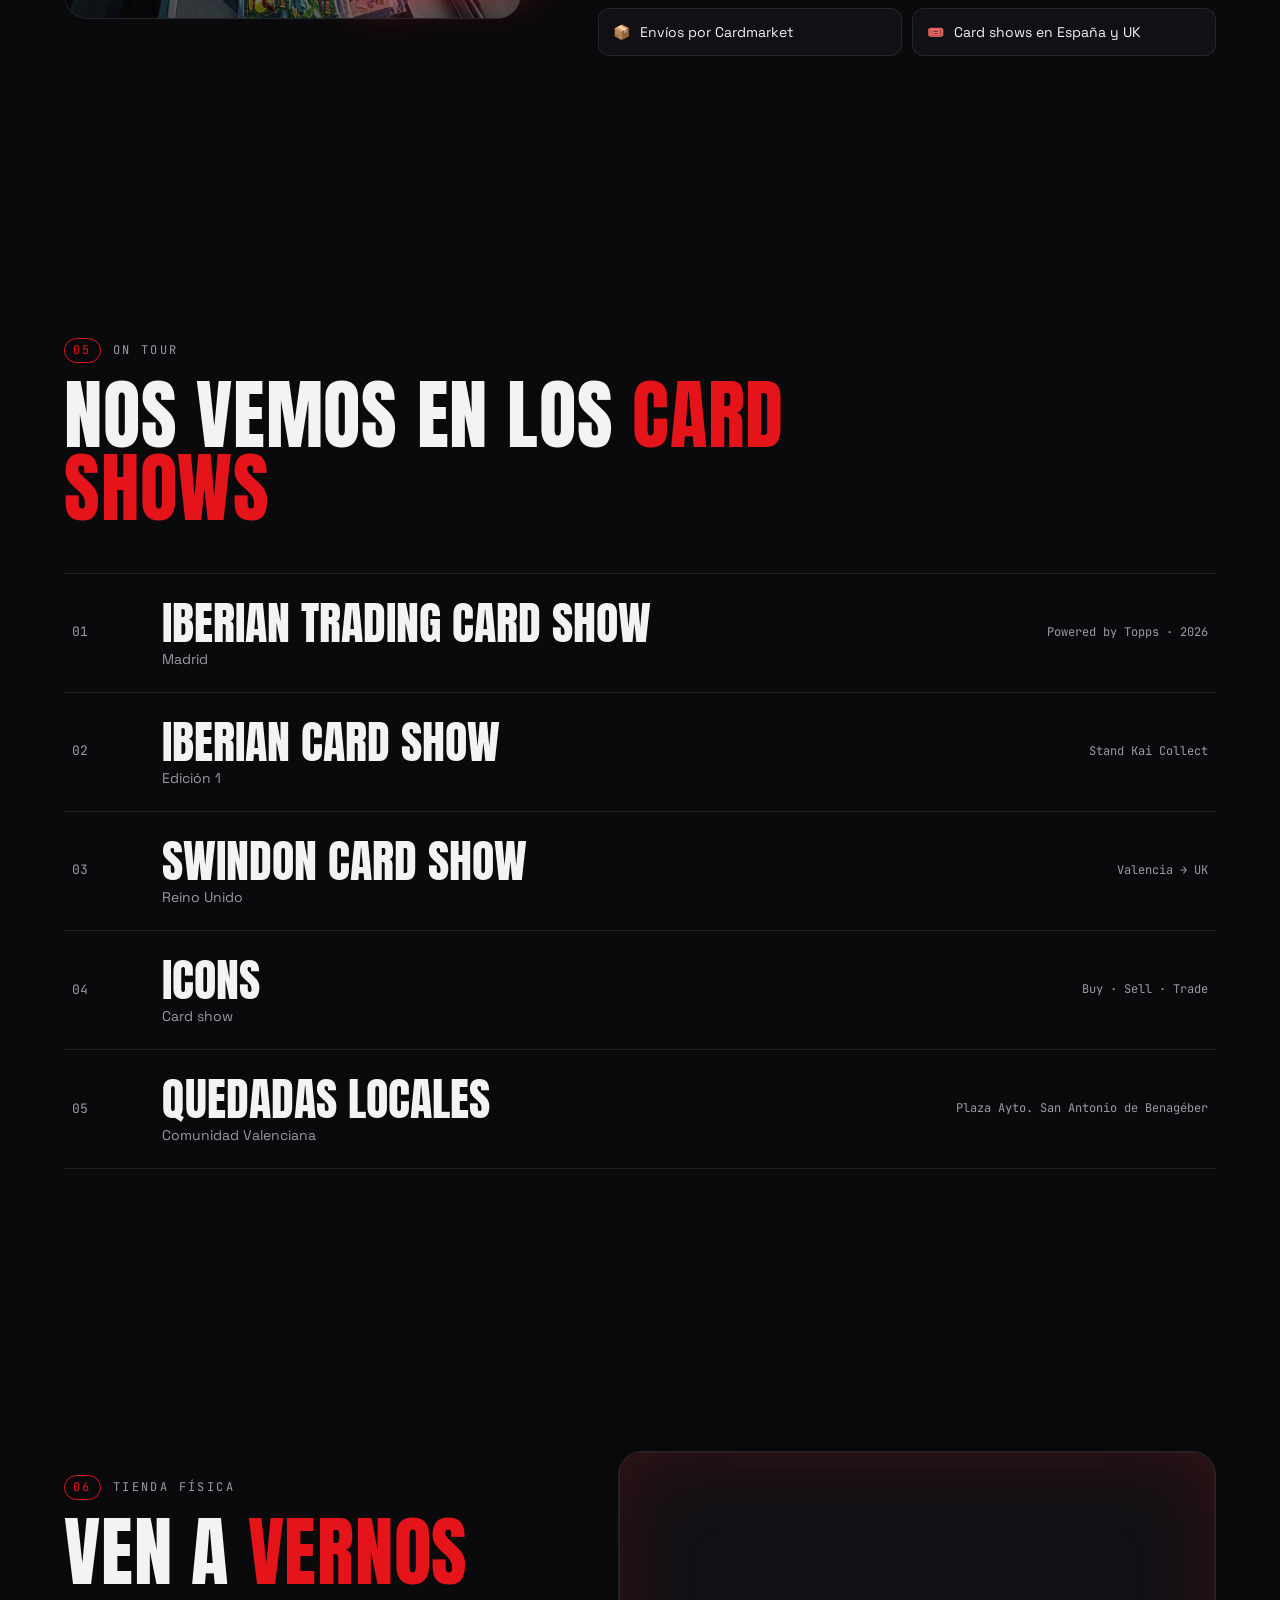
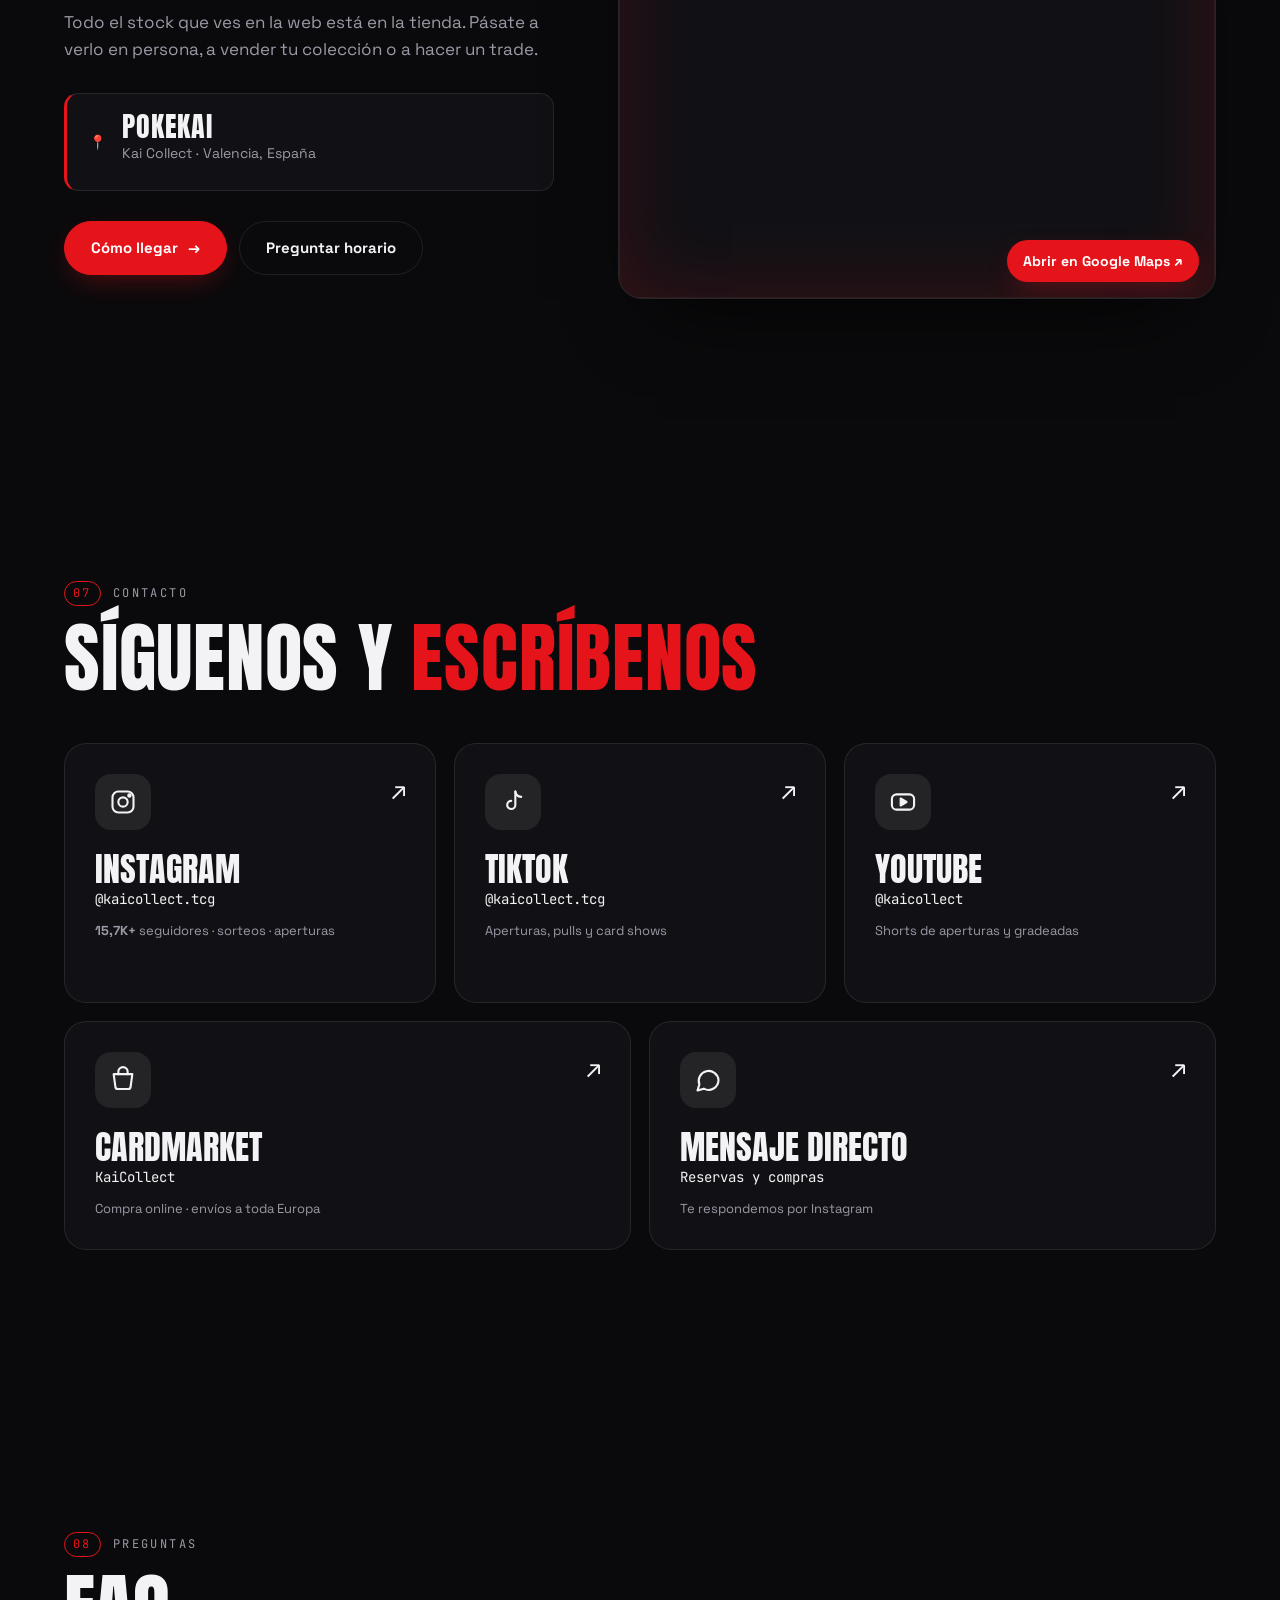
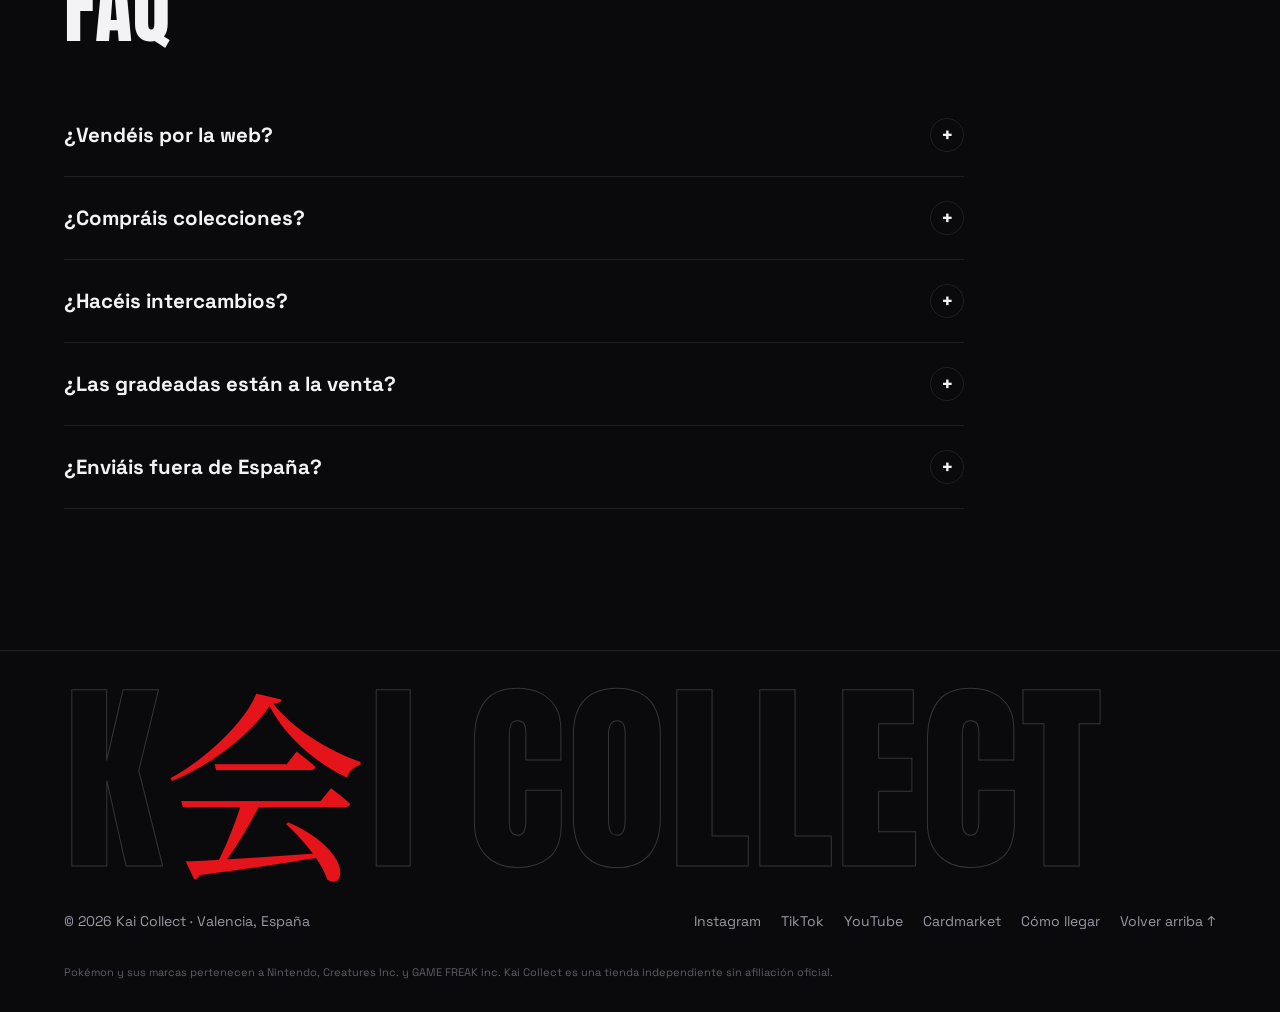
==== commit c4c31511: "Foto de Edu en Sobre mí" ====
--- a/index.html
+++ b/index.html
@@ -170,12 +170,9 @@
     <section class="section about" id="sobre-mi">
       <div class="about__grid">
         <div class="about__photo reveal">
-          <div class="about__frame">
-            <!-- Sustituye por una foto real: <img src="img/edu.jpg" alt="Edu, Kai Collect"> -->
-            <div class="about__placeholder">
-              <span class="about__kanji">会</span>
-              <small>Foto de Edu<br />img/edu.jpg</small>
-            </div>
+          <div class="about__frame" id="aboutFrame">
+            <!-- La foto se cambia desde el panel: Textos y aviso → Foto de "Sobre mí" -->
+            <img src="img/edu.webp" alt="Edu, Kai Collect" loading="lazy" />
           </div>
           <div class="about__badge">
             <strong>EDU</strong>
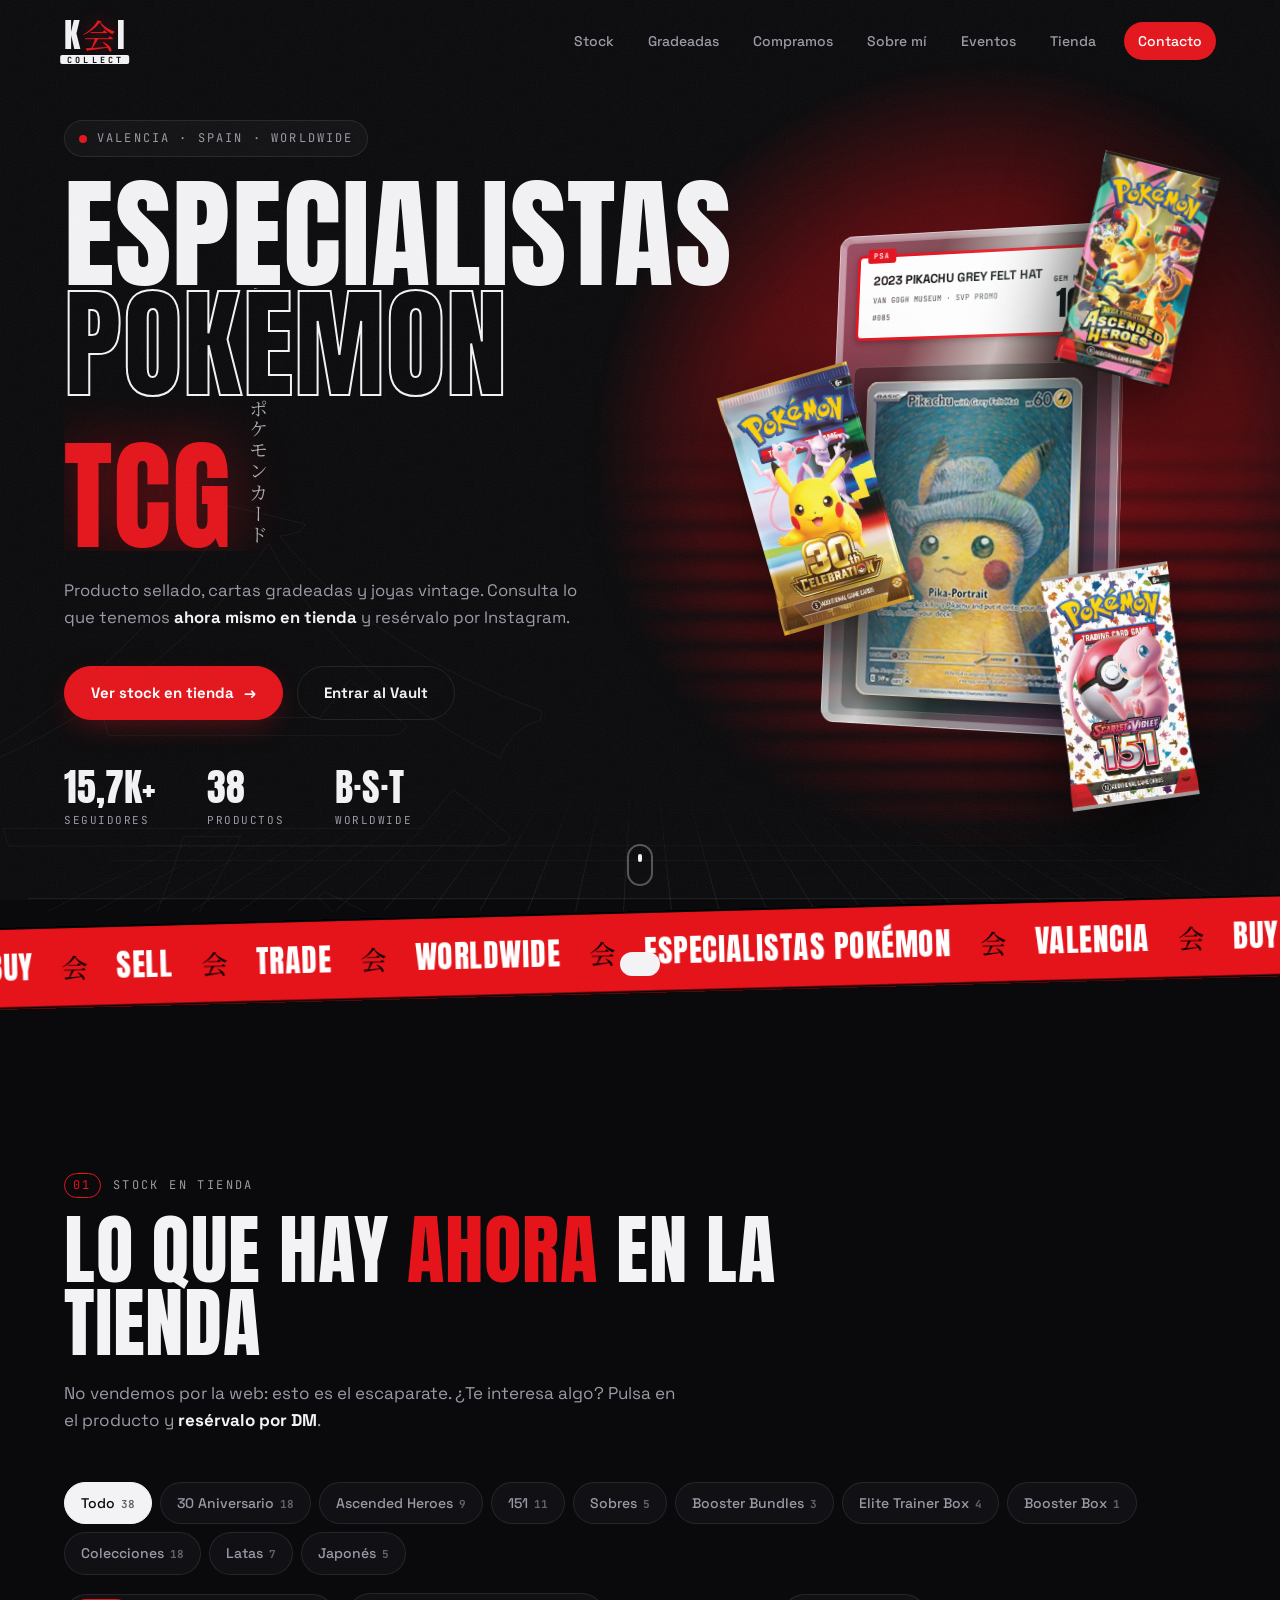
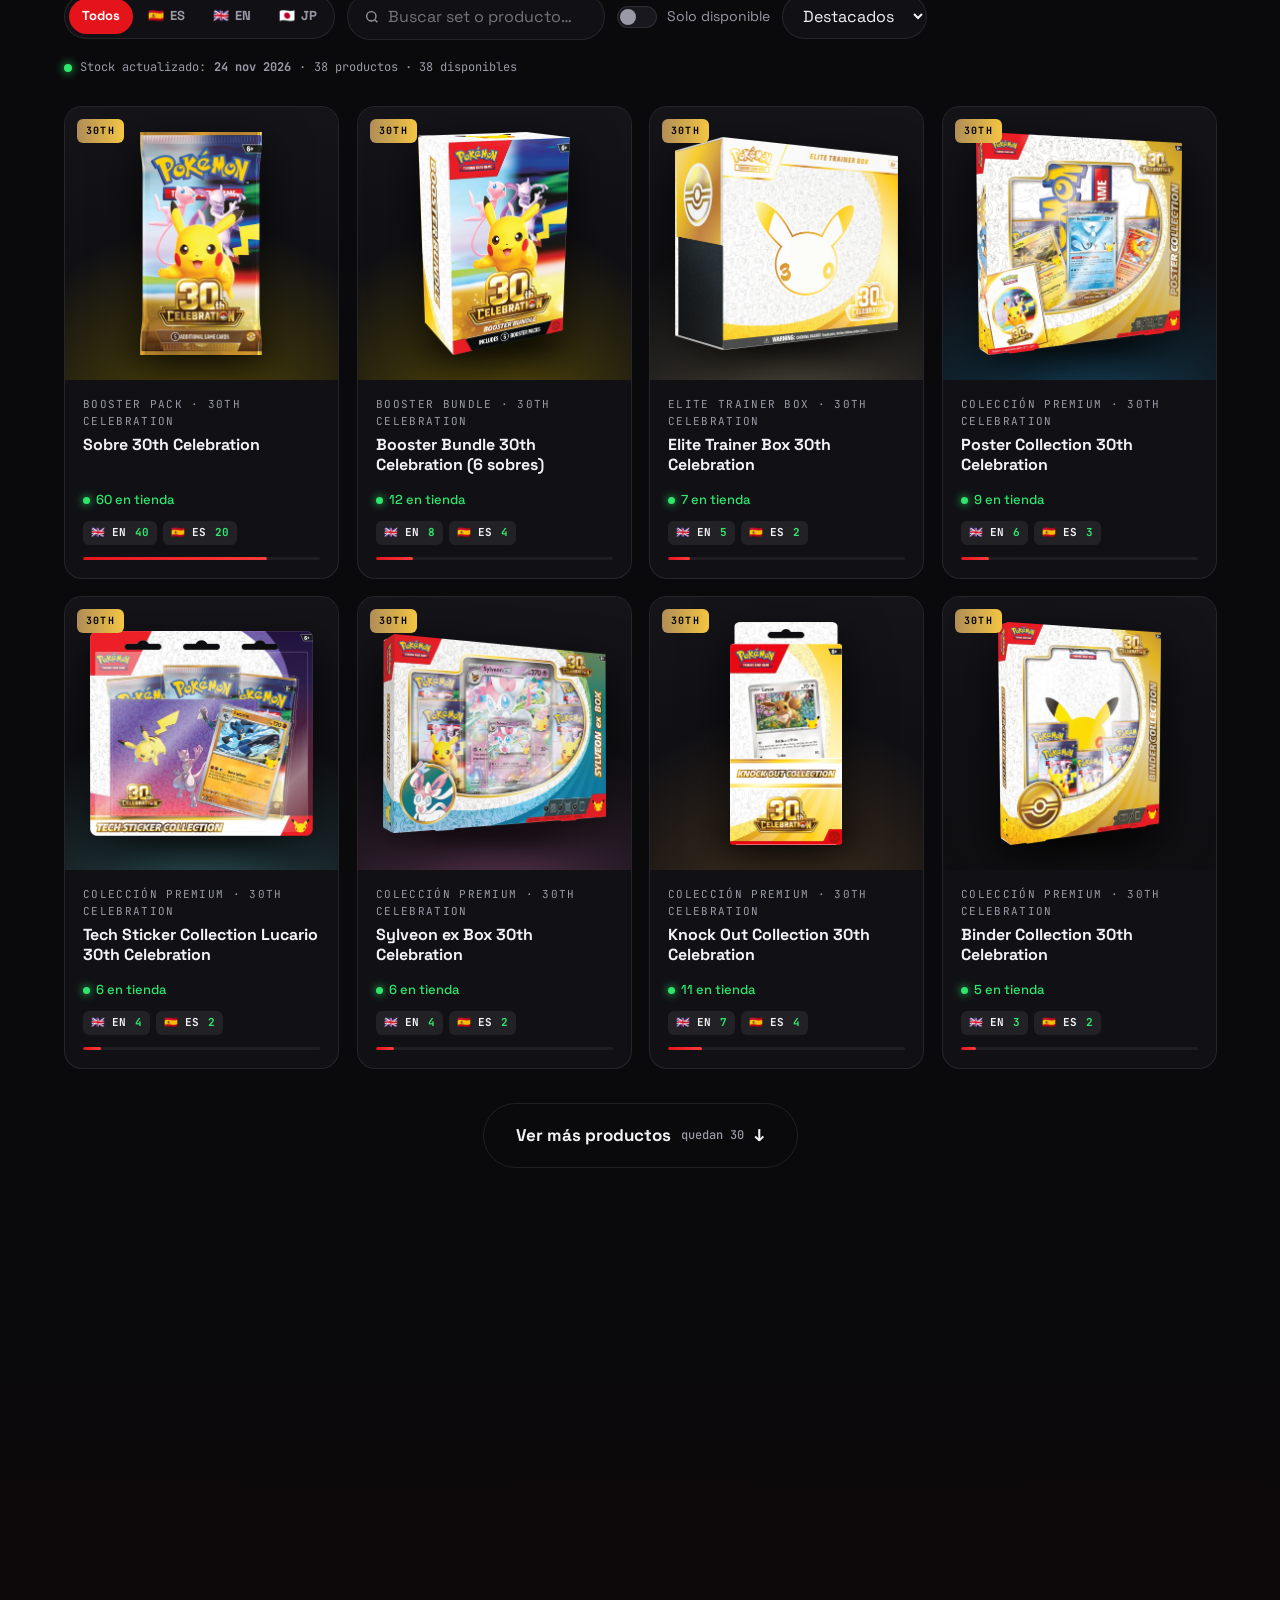
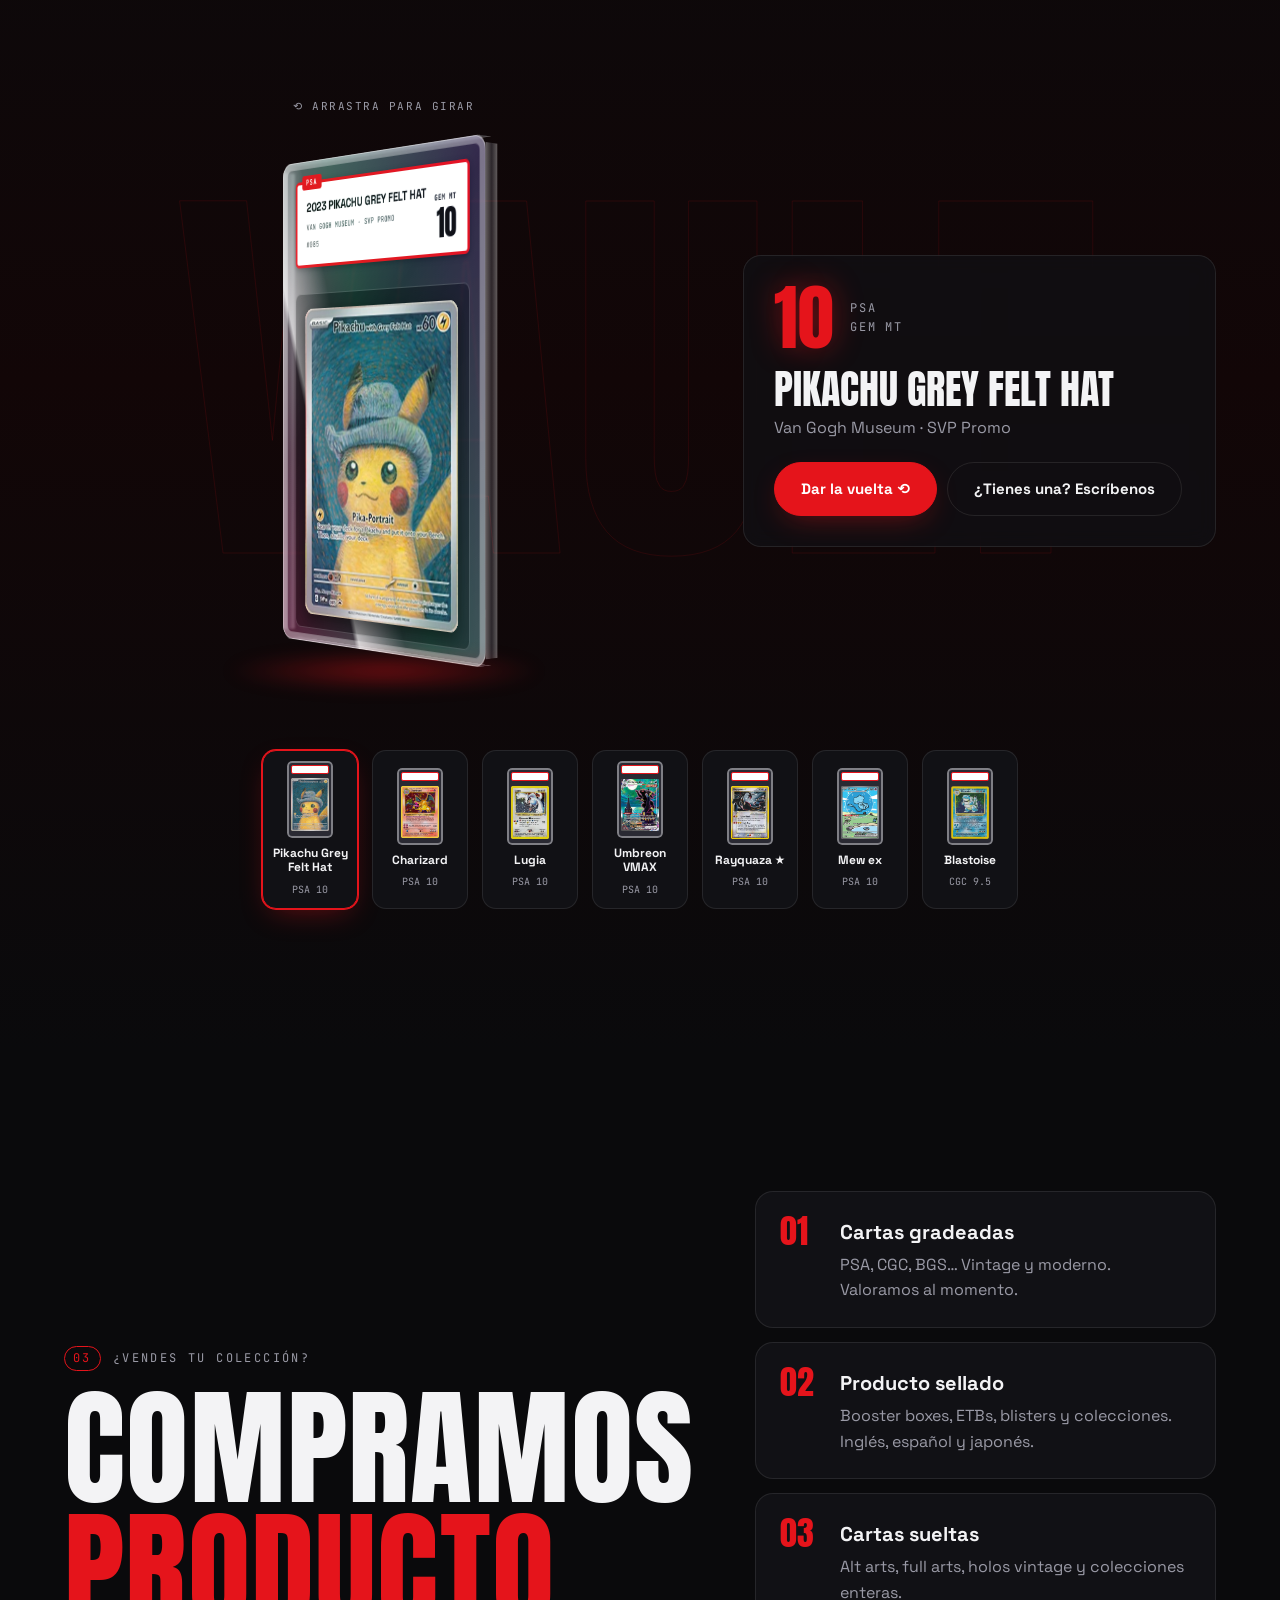
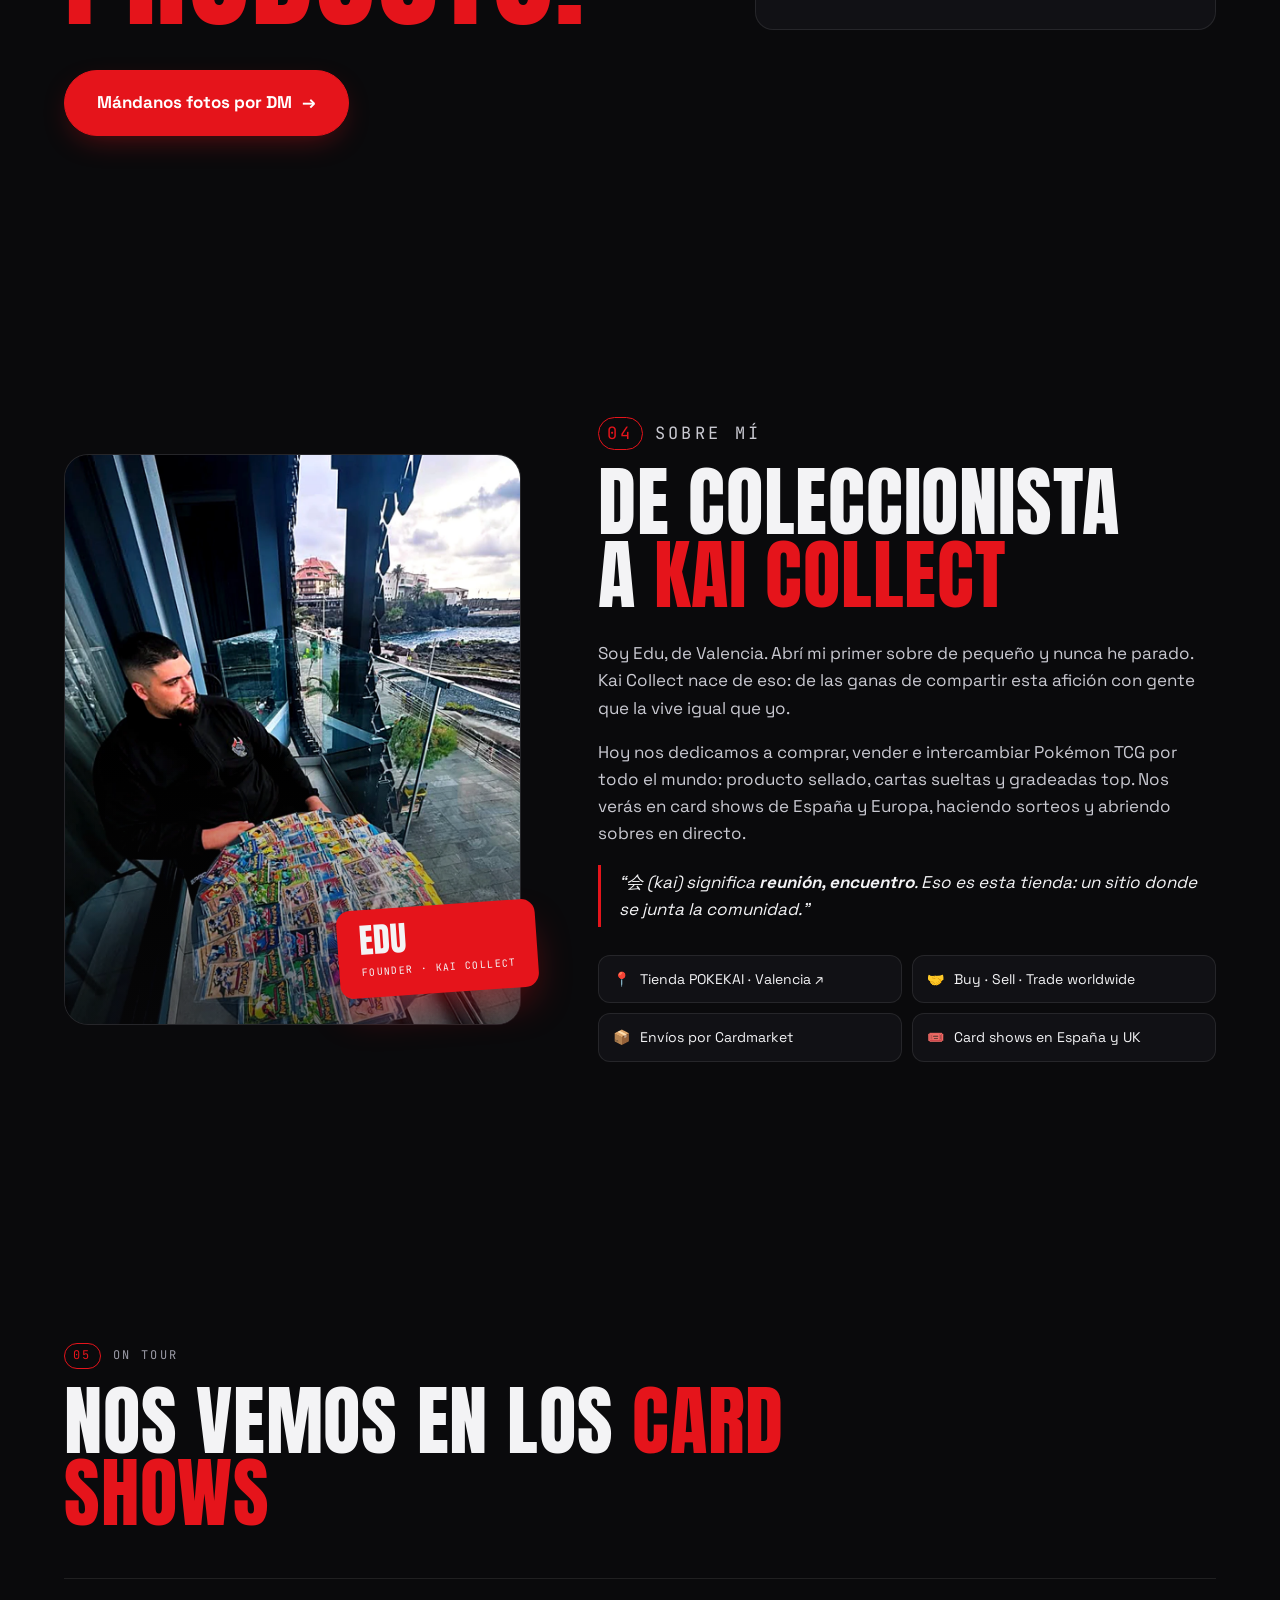
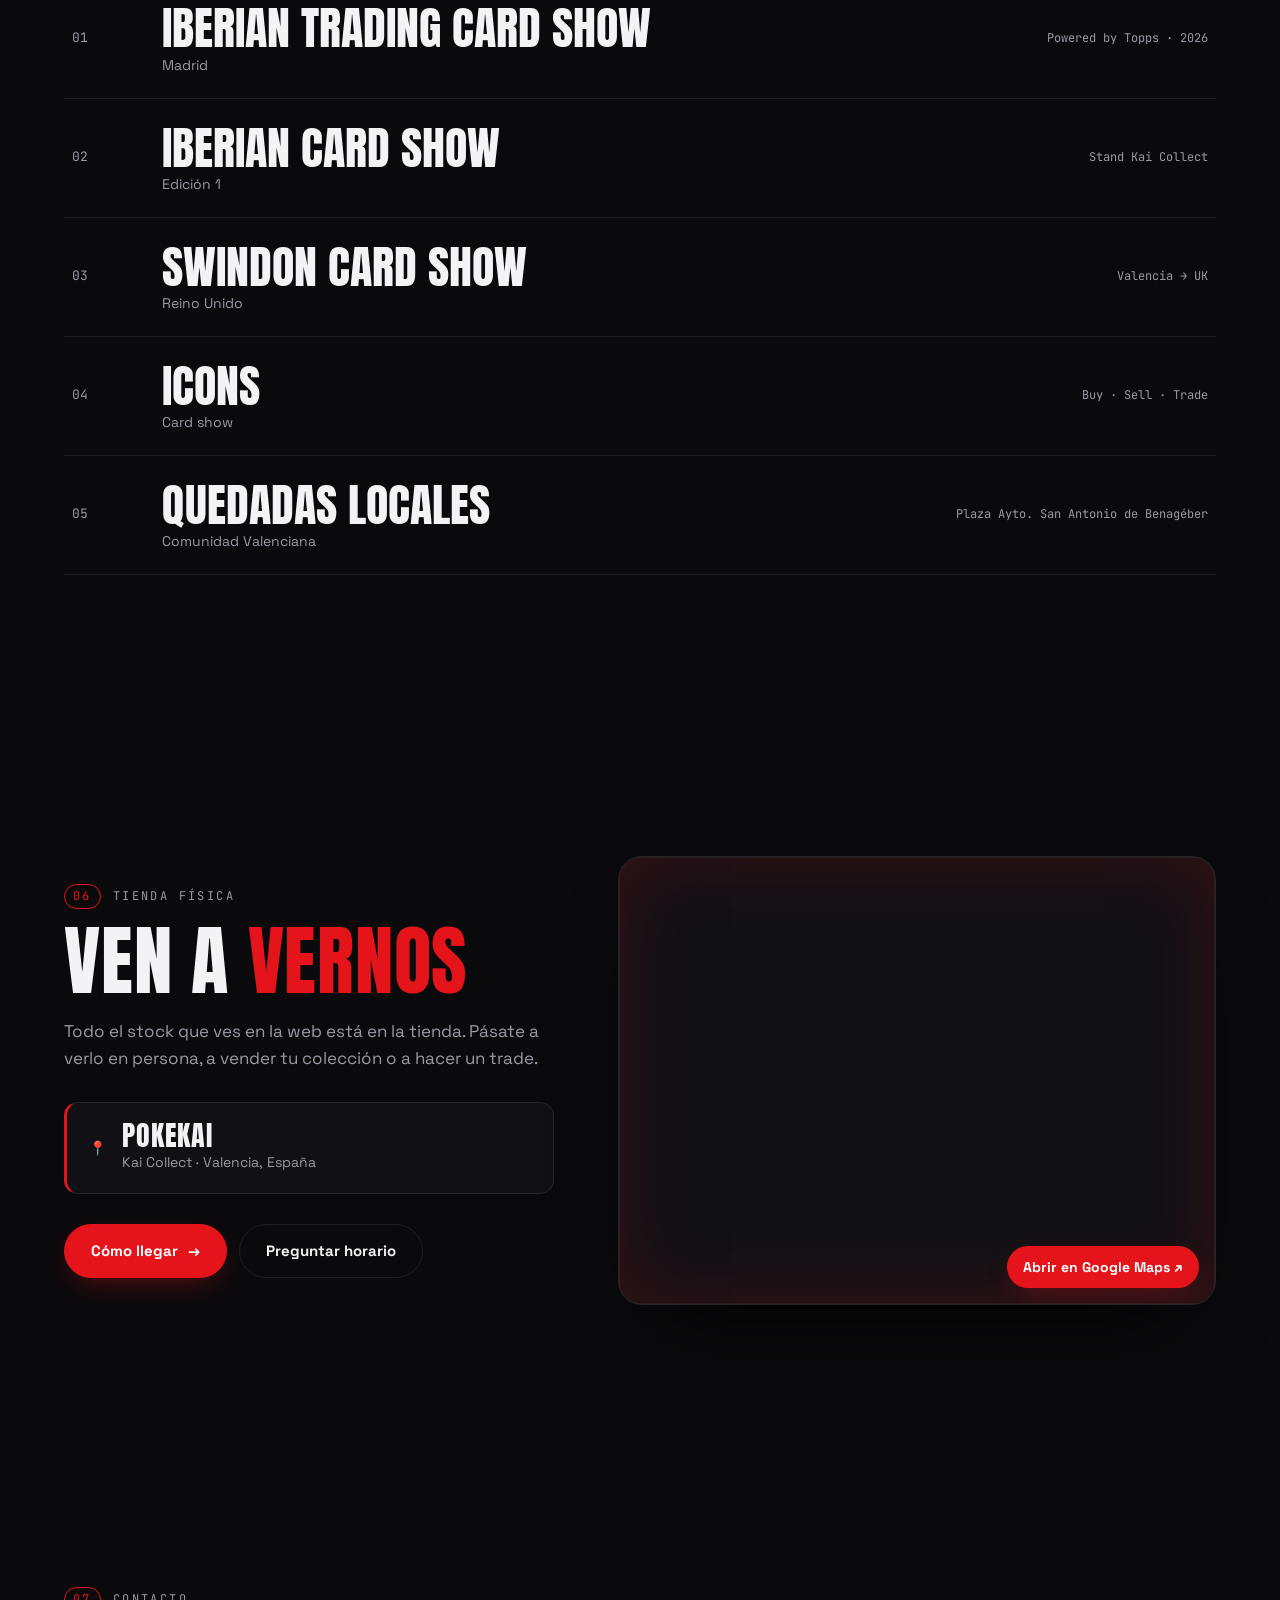
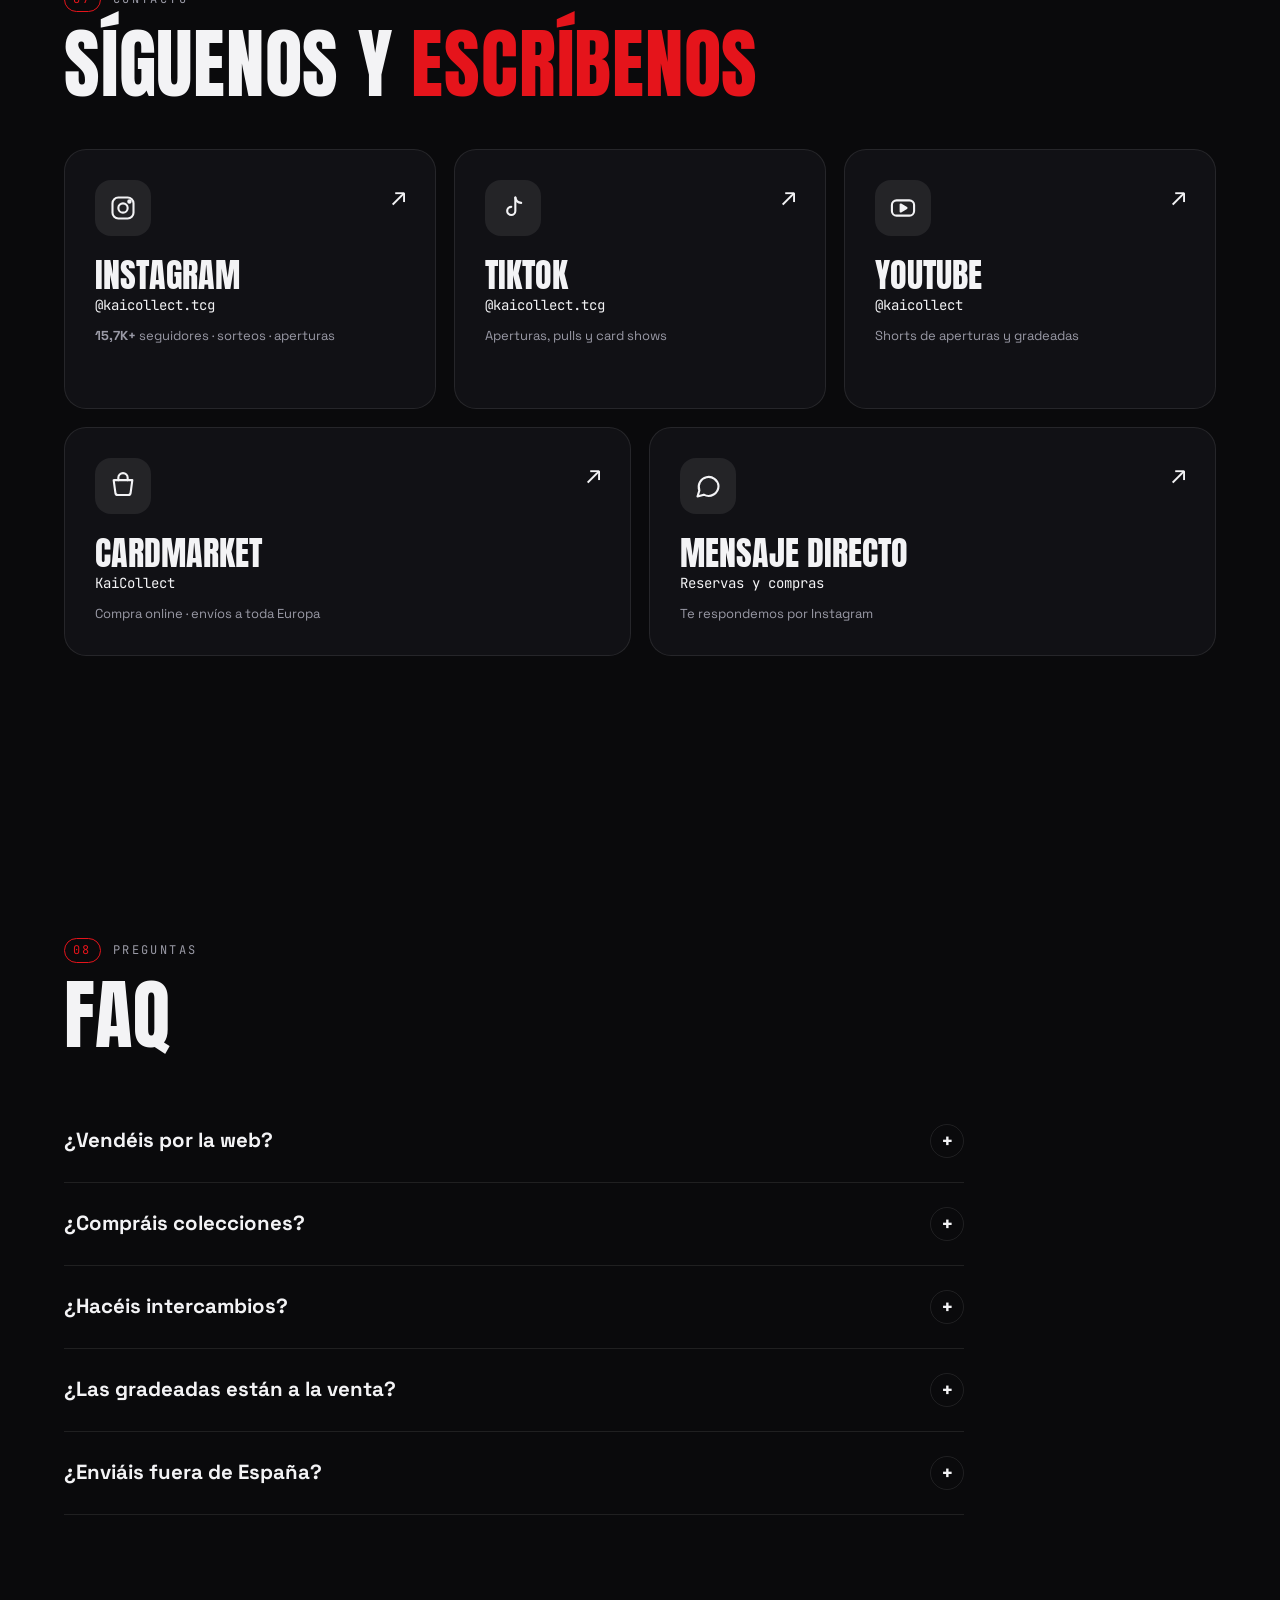
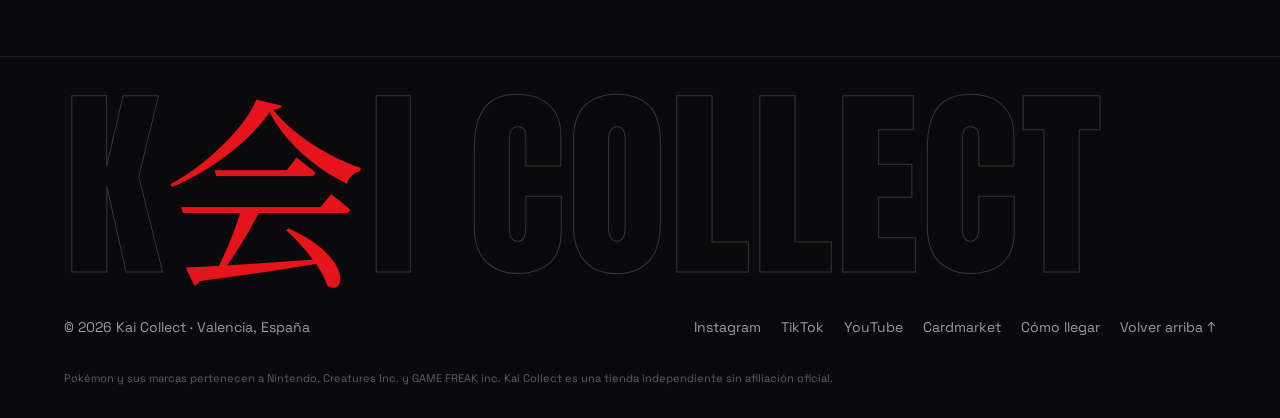
==== commit 449d8d2c: "Botón Ver más en el catálogo" ====
--- a/index.html
+++ b/index.html
@@ -6,6 +6,13 @@
   <title>Kai Collect · Especialistas Pokémon TCG en Valencia</title>
   <meta name="description" content="Kai Collect · Especialistas Pokémon TCG en Valencia. Buy · Sell · Trade worldwide. Producto sellado, cartas gradeadas y cartas sueltas." />
   <meta name="theme-color" content="#0a0a0c" />
+  <link rel="icon" href="favicon.ico" sizes="any" />
+  <link rel="icon" type="image/png" sizes="32x32" href="img/icon/favicon-32.png" />
+  <link rel="icon" type="image/png" sizes="192x192" href="img/icon/icon-192.png" />
+  <link rel="apple-touch-icon" href="img/icon/apple-touch-icon.png" />
+  <meta property="og:title" content="Kai Collect · Especialistas Pokémon TCG en Valencia" />
+  <meta property="og:description" content="Stock en tienda, gradeadas top y Buy · Sell · Trade worldwide." />
+  <meta property="og:image" content="img/icon/icon-512.png" />
   <link rel="preconnect" href="https://fonts.googleapis.com" />
   <link rel="preconnect" href="https://fonts.gstatic.com" crossorigin />
   <link href="https://fonts.googleapis.com/css2?family=Anton&family=Noto+Serif+JP:wght@900&family=Space+Grotesk:wght@400;500;700&family=JetBrains+Mono:wght@500;700&display=swap" rel="stylesheet" />
@@ -112,6 +119,7 @@
       <p class="stock__meta"><span class="live"></span> Stock actualizado: <b id="updated"></b> · <span id="count"></span></p>
 
       <div class="grid" id="grid"></div>
+      <div class="more"><button class="btn btn--ghost btn--lg" id="verMas" hidden>Ver más productos <b></b> <span>↓</span></button></div>
       <p class="empty" id="empty" hidden>No hay nada con ese filtro. Pregunta por DM, a lo mejor está en el almacén 👀</p>
     </section>
 
--- a/css/styles.css
+++ b/css/styles.css
@@ -27,6 +27,7 @@
 }
 
 *, *::before, *::after { box-sizing: border-box; }
+[hidden] { display: none !important; }
 html { scroll-behavior: smooth; }
 body {
   margin: 0;
@@ -90,6 +91,7 @@
 .nav a:hover { color: var(--text); background: rgba(255,255,255,.06); }
 .nav a.nav__cta { background: var(--red); color: #fff; margin-left: 8px; }
 .nav a.nav__cta:hover { background: var(--red-2); }
+.menu-open .header { backdrop-filter: none !important; -webkit-backdrop-filter: none !important; background: transparent !important; border-color: transparent !important; }
 .burger { display: none; background: none; border: 0; width: 40px; height: 40px; cursor: pointer; position: relative; }
 .burger span { position: absolute; left: 9px; right: 9px; height: 2px; background: var(--text); transition: transform .3s, top .3s; }
 .burger span:first-child { top: 15px; }
@@ -270,6 +272,9 @@
 .stock-bar { height: 3px; background: rgba(255,255,255,.06); border-radius: 3px; margin-top: 12px; overflow: hidden; }
 .stock-bar i { display: block; height: 100%; background: linear-gradient(90deg, var(--red), var(--red-2)); border-radius: 3px; transform-origin: left; animation: grow 1s var(--ease) both .2s; }
 @keyframes grow { from { transform: scaleX(0); } }
+.more { display: flex; justify-content: center; margin-top: 34px; }
+.more .btn b { font-family: var(--f-mono); font-size: 12px; font-weight: 500; color: var(--muted); }
+.more .btn:hover span { transform: translateY(3px); }
 .empty { text-align: center; color: var(--muted); padding: 60px 0; }
 
 /* Idiomas */
@@ -634,8 +639,14 @@
   .nav a { font-family: var(--f-display); font-size: 40px; color: var(--text); text-transform: uppercase; }
   .nav a.nav__cta { margin: 16px 0 0; font-size: 28px; padding: 10px 30px; }
   .toolbar__right { width: 100%; }
-  .search { flex: 1; }
+  .toolbar__right .segmented { width: 100%; }
+  .toolbar__right .seg { flex: 1; justify-content: center; padding: 9px 6px; }
+  .search { flex: 1 1 100%; }
   .search input { width: 100%; }
+  .toolbar__right select { flex: 1; }
+  .stock__meta { display: block; line-height: 1.7; }
+  .stock__meta .live { display: inline-block; margin-right: 6px; }
+  .footer__links a { padding: 8px 0; }
   .modal__box { grid-template-columns: 1fr; }
   .modal__art .art { border-radius: 24px 24px 0 0; min-height: 260px; }
   .event { grid-template-columns: 40px 1fr; }
